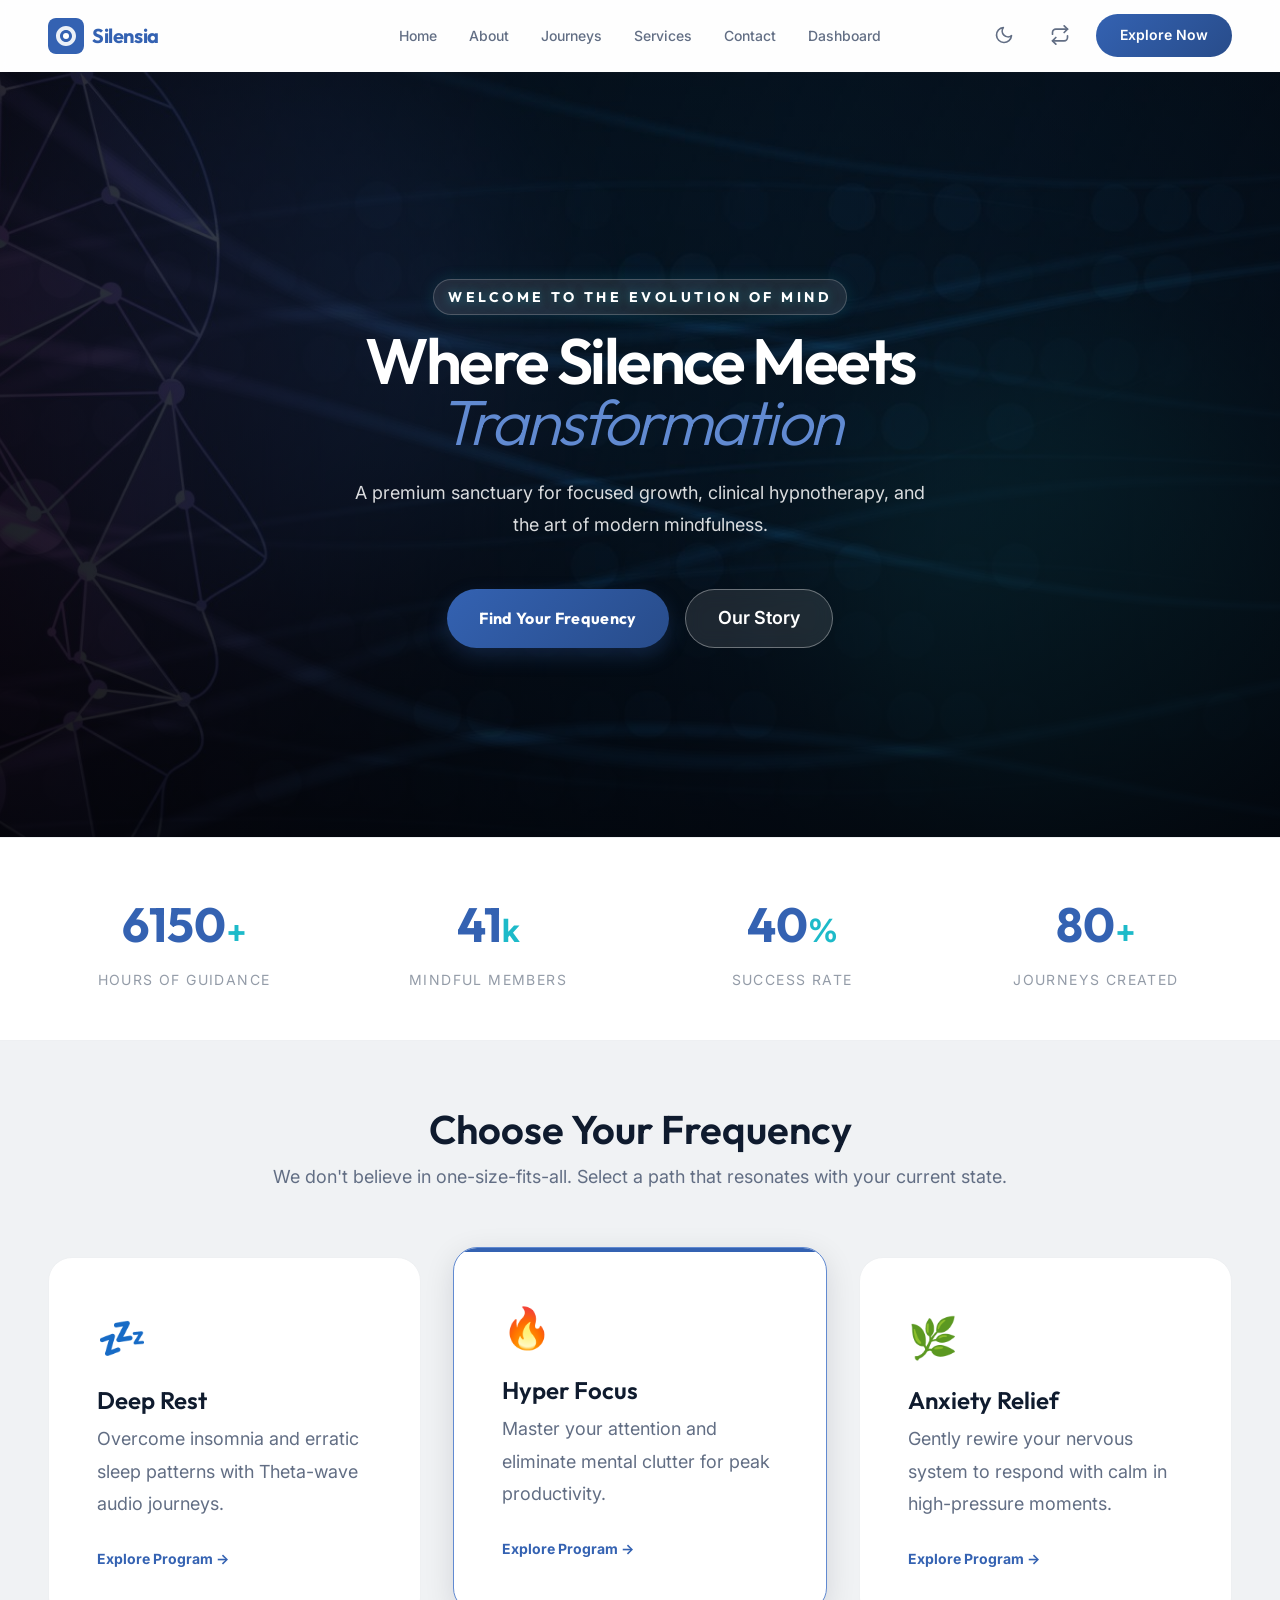
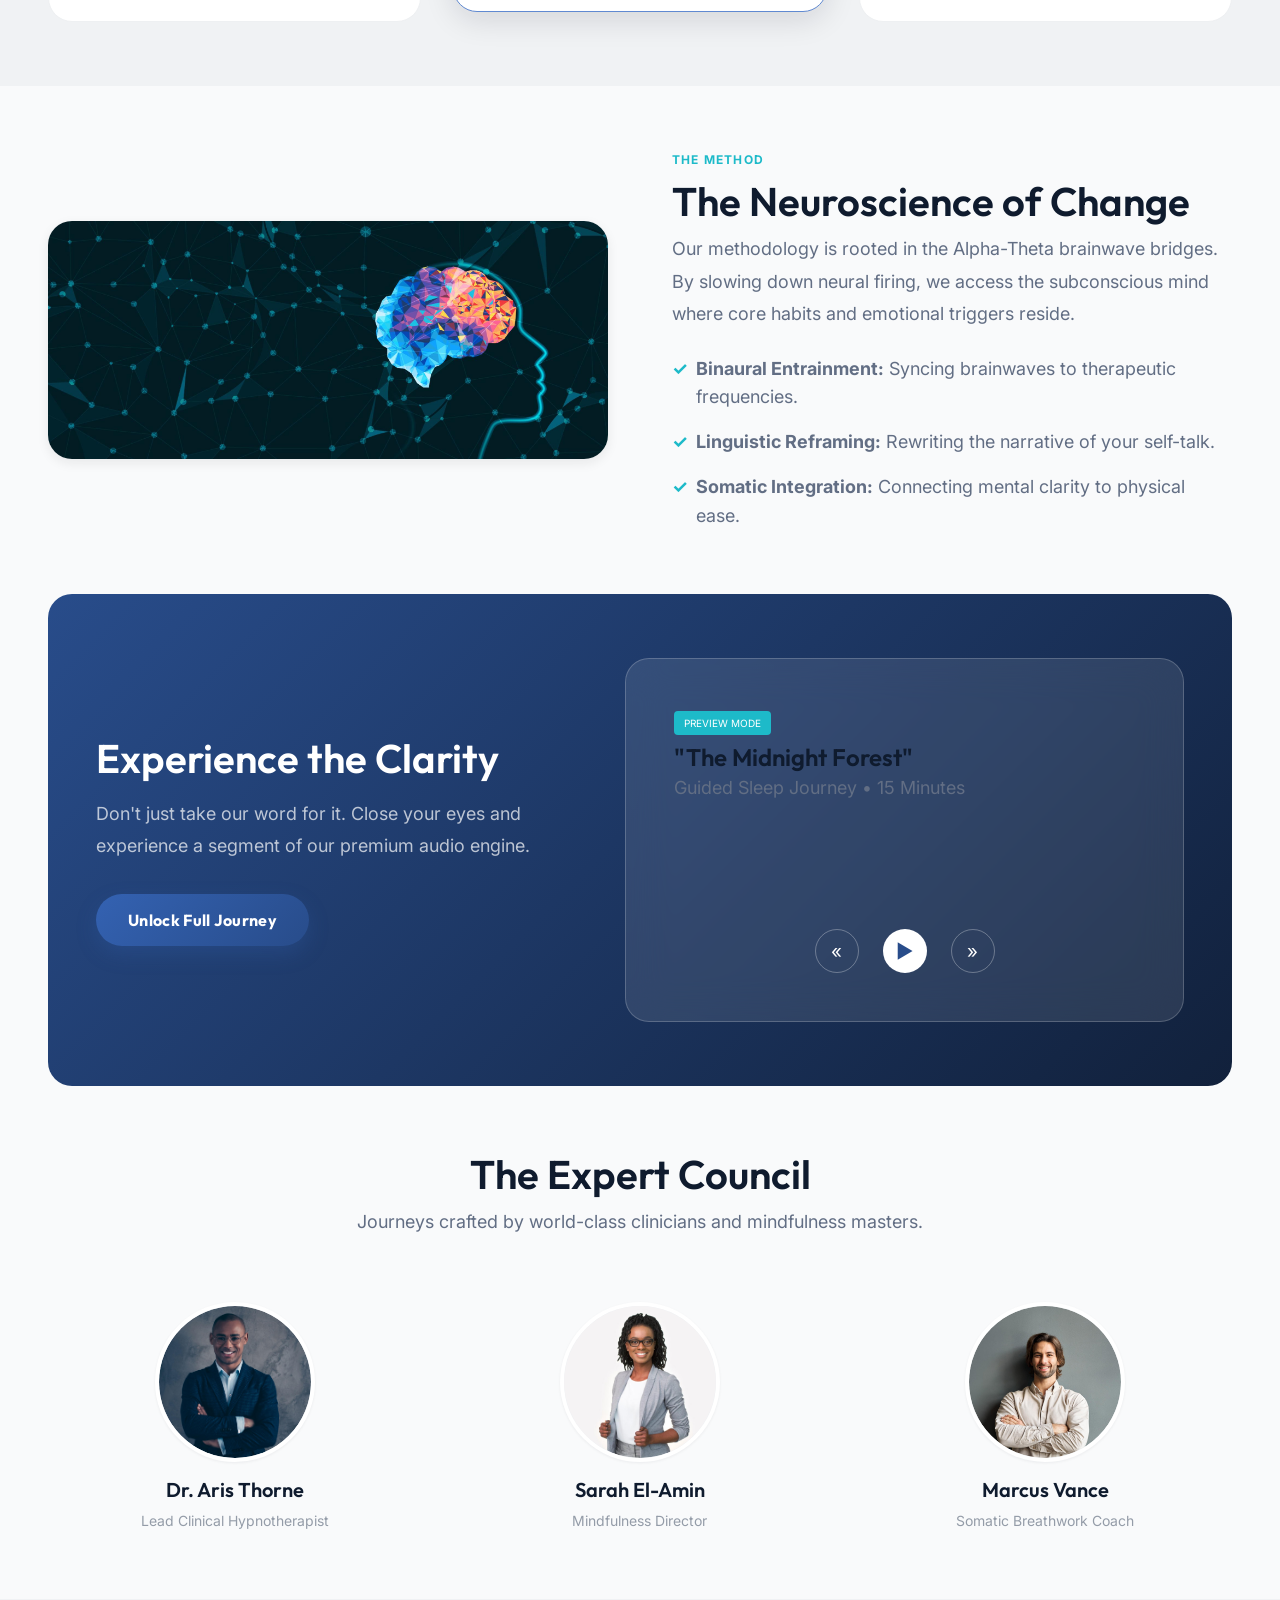
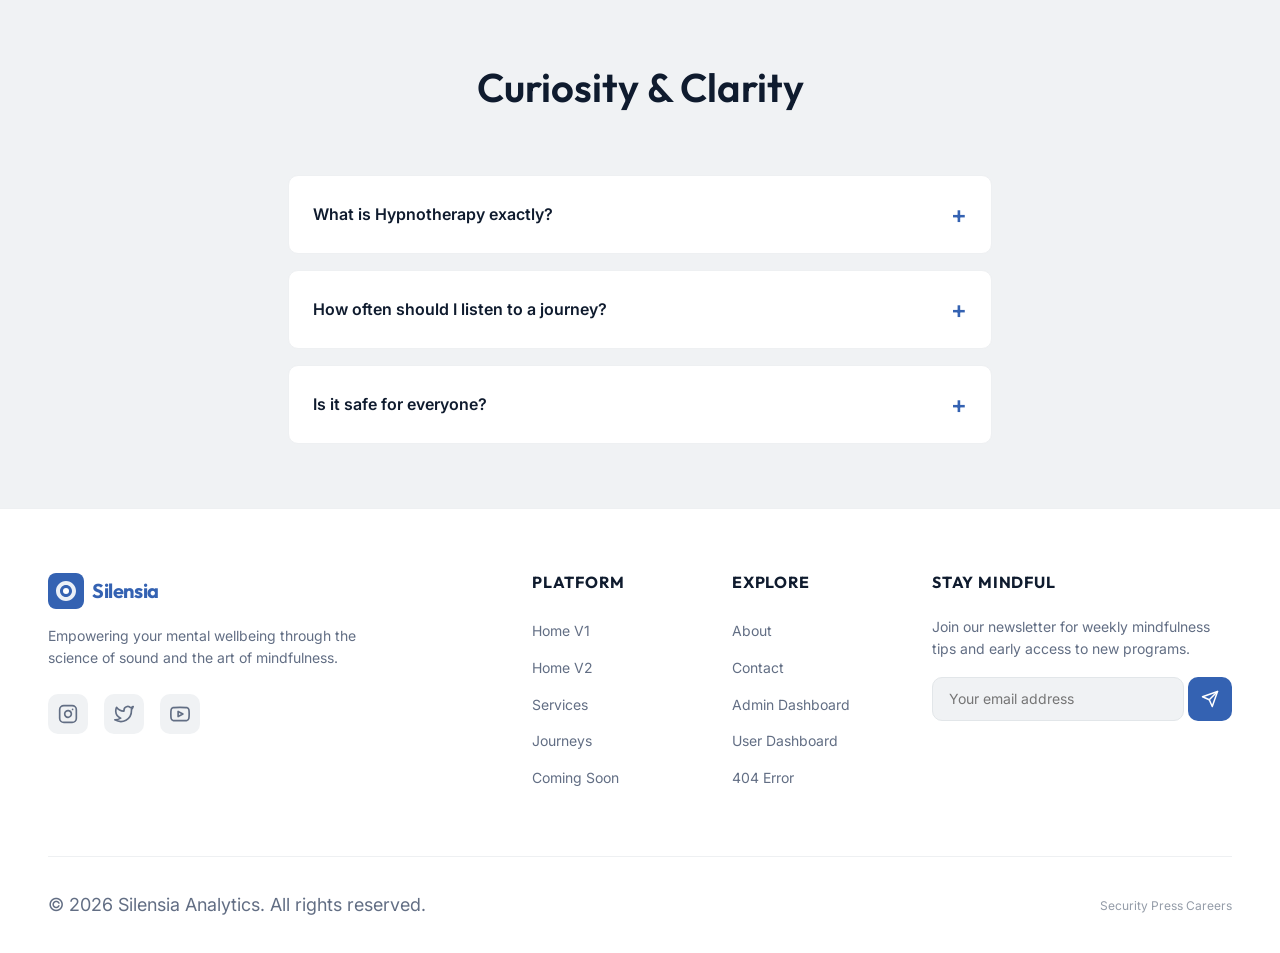
==== home-v2.html @ dec92859 "Initial commit" ====
<!DOCTYPE html>
<html lang="en" dir="ltr" data-theme="light">
<head>
  <meta charset="UTF-8" />
  <meta name="viewport" content="width=device-width, initial-scale=1.0" />
  <meta name="description" content="Silensia Home V2 — A premium, immersive experience. Explore the science of silence and find your frequency." />
  <title>Silensia — Premium Immersive Experience (V2)</title>

  <!-- Stylesheets -->
  <link rel="stylesheet" href="css/global.css" />
  <link rel="stylesheet" href="css/home-v2.css" />

  <link rel="icon" type="image/svg+xml" href="favicon.svg" />
</head>
<body>

  <!-- ================================================
       HEADER
       ================================================ -->
  <header class="site-header" id="site-header">
    <a href="index.html" class="nav-brand">
      <svg class="nav-logo" viewBox="0 0 36 36" fill="none" xmlns="http://www.w3.org/2000/svg">
        <rect width="36" height="36" rx="8" fill="var(--color-primary)"/>
        <path d="M18 8C12.48 8 8 12.48 8 18s4.48 10 10 10 10-4.48 10-10S23.52 8 18 8zm0 16c-3.31 0-6-2.69-6-6s2.69-6 6-6 6 2.69 6 6-2.69 6-6 6z" fill="white" opacity="0.9"/>
        <circle cx="18" cy="18" r="3" fill="white"/>
      </svg>
      <span class="nav-brand-name">Silensia</span>
    </a>

    <nav class="nav-links" role="navigation">
      <ul>
        <li class="dropdown">
          <a href="#" class="dropdown-toggle active">Home</a>
          <ul class="dropdown-menu">
            <li><a href="index.html">Home V1</a></li>
            <li><a href="home-v2.html">Home V2</a></li>
          </ul>
        </li>
        <li><a href="pages/about.html">About</a></li>
        <li><a href="pages/journeys.html">Journeys</a></li>
        <li><a href="pages/services.html">Services</a></li>
        <li><a href="pages/contact.html">Contact</a></li>
        <li class="dropdown">
          <a href="#" class="dropdown-toggle">Dashboard</a>
          <ul class="dropdown-menu">
            <li><a href="pages/user-dashboard.html">User Dashboard</a></li>
            <li><a href="pages/admin-dashboard.html">Admin Dashboard</a></li>
          </ul>
        </li>
      </ul>
    </nav>

    <div class="nav-actions">
      <button class="theme-toggle" aria-label="Toggle theme" id="header-theme-toggle"></button>
      <button class="rtl-toggle" aria-label="Toggle RTL" id="header-rtl-toggle"></button>
      <a href="pages/login.html" class="nav-cta">Explore Now</a>
    </div>

    <button class="hamburger" id="hamburger-btn">
      <span></span><span></span><span></span>
    </button>
  </header>

  <div class="sidenav-overlay" id="sidenav-overlay"></div>
  <aside class="sidenav" id="sidenav">
    <div class="sidenav-header">
      <div class="nav-brand">
        <span class="nav-brand-name">Silensia</span>
      </div>
      <button class="sidenav-close" id="sidenav-close-btn">&times;</button>
    </div>
    <nav class="sidenav-links">
      <ul>
        <li><a href="index.html">Home V1</a></li>
        <li><a href="home-v2.html" class="active">Home V2</a></li>
        <li><a href="pages/about.html">About</a></li>
        <li><a href="pages/journeys.html">Journeys</a></li>
        <li><a href="pages/services.html">Services</a></li>
        <li><a href="pages/contact.html">Contact</a></li>
      </ul>
    </nav>
  </aside>

  <!-- ================================================
       MAIN CONTENT
       ================================================ -->
  <main class="page-content">

    <!-- HERO SECTION (Bold & Immersive) -->
    <section class="v2-hero">
      <div class="hero-overlay"></div>
      <div class="v2-hero-content">
        <span class="hero-pretitle reveal">Welcome to the Evolution of Mind</span>
        <h1 class="hero-title reveal">Where Silence Meets <span>Transformation</span></h1>
        <p class="hero-desc reveal">A premium sanctuary for focused growth, clinical hypnotherapy, and the art of modern mindfulness.</p>
        <div class="hero-btns reveal">
          <a href="pages/journeys.html" class="btn-primary">Find Your Frequency</a>
          <a href="pages/about.html" class="btn-glass">Our Story</a>
        </div>
      </div>
      <!-- Background Visual Placeholder -->
      <div class="hero-bg-visual">
         <div class="abstract-shape shape-1"></div>
         <div class="abstract-shape shape-2"></div>
      </div>
    </section>

    <!-- SECTION 1: IMPACT METRICS -->
    <section class="section-stats">
      <div class="container">
        <div class="stats-grid">
          <div class="stat-item">
            <span class="stat-value" data-target="15000">0</span><span class="stat-suffix">+</span>
            <p class="stat-label">Hours of Guidance</p>
          </div>
          <div class="stat-item">
            <span class="stat-value" data-target="50">0</span><span class="stat-suffix">k</span>
            <p class="stat-label">Mindful Members</p>
          </div>
          <div class="stat-item">
            <span class="stat-value" data-target="98">0</span><span class="stat-suffix">%</span>
            <p class="stat-label">Success Rate</p>
          </div>
          <div class="stat-item">
            <span class="stat-value" data-target="120">0</span><span class="stat-suffix">+</span>
            <p class="stat-label">Journeys Created</p>
          </div>
        </div>
      </div>
    </section>

    <!-- SECTION 2: PATH FINDER (Interactive Selection) -->
    <section id="path-finder" class="section-pathfinder">
      <div class="container">
        <div class="section-header-v2">
          <h2 class="section-title-v2">Choose Your Frequency</h2>
          <p class="section-subtitle-v2">We don't believe in one-size-fits-all. Select a path that resonates with your current state.</p>
        </div>
        <div class="path-grid">
          <div class="path-card" style="--card-index: 1;">
            <div class="path-icon">💤</div>
            <h3>Deep Rest</h3>
            <p>Overcome insomnia and erratic sleep patterns with Theta-wave audio journeys.</p>
            <a href="#" class="path-link">Explore Program &rarr;</a>
          </div>
          <div class="path-card active" style="--card-index: 2;">
            <div class="path-icon">🔥</div>
            <h3>Hyper Focus</h3>
            <p>Master your attention and eliminate mental clutter for peak productivity.</p>
            <a href="#" class="path-link">Explore Program &rarr;</a>
          </div>
          <div class="path-card" style="--card-index: 3;">
            <div class="path-icon">🌿</div>
            <h3>Anxiety Relief</h3>
            <p>Gently rewire your nervous system to respond with calm in high-pressure moments.</p>
            <a href="#" class="path-link">Explore Program &rarr;</a>
          </div>
        </div>
      </div>
    </section>

    <!-- SECTION 3: NEUROSCIENCE (Scientific Proof) -->
    <section class="section-science">
      <div class="container science-wrap">
        <div class="science-visual">
          <div class="science-img">
            <img src="images/Home v2/Neuroscience.jpg" alt="Neural Science Diagram" style="width: 100%; height: auto; object-fit: contain;">
          </div>
        </div>
        <div class="science-content">
          <span class="tag">The Method</span>
          <h2 class="section-title-v2">The Neuroscience of Change</h2>
          <p>Our methodology is rooted in the Alpha-Theta brainwave bridges. By slowing down neural firing, we access the subconscious mind where core habits and emotional triggers reside.</p>
          <ul class="science-list">
             <li><strong>Binaural Entrainment:</strong> Syncing brainwaves to therapeutic frequencies.</li>
             <li><strong>Linguistic Reframing:</strong> Rewriting the narrative of your self-talk.</li>
             <li><strong>Somatic Integration:</strong> Connecting mental clarity to physical ease.</li>
          </ul>
        </div>
      </div>
    </section>

    <!-- SECTION 4: AUDIO PREVIEW (Immersive Sound UI) -->
    <section class="section-audio">
      <div class="audio-container">
        <div class="audio-cta">
           <h2 class="section-title-v2">Experience the Clarity</h2>
           <p>Don't just take our word for it. Close your eyes and experience a segment of our premium audio engine.</p>
           <button class="btn-primary">Unlock Full Journey</button>
        </div>
        <div class="audio-player-ui">
          <div class="player-header">
            <span class="live-tag">Preview Mode</span>
            <h3>"The Midnight Forest"</h3>
            <p>Guided Sleep Journey • 15 Minutes</p>
          </div>
          <div class="player-visualization">
            <div class="wave-bar"></div><div class="wave-bar"></div><div class="wave-bar"></div><div class="wave-bar"></div><div class="wave-bar"></div><div class="wave-bar"></div><div class="wave-bar"></div><div class="wave-bar"></div><div class="wave-bar"></div><div class="wave-bar"></div><div class="wave-bar"></div><div class="wave-bar"></div><div class="wave-bar"></div><div class="wave-bar"></div><div class="wave-bar"></div><div class="wave-bar"></div><div class="wave-bar"></div><div class="wave-bar"></div><div class="wave-bar"></div><div class="wave-bar"></div>
          </div>
          <div class="player-controls">
            <button class="p-btn">&laquo;</button>
            <button class="p-btn play-btn">▶</button>
            <button class="p-btn">&raquo;</button>
          </div>
        </div>
      </div>
    </section>

    <!-- SECTION 5: EXPERT COUNCIL -->
    <section class="section-experts">
      <div class="container">
        <div class="section-header-v2">
          <h2 class="section-title-v2">The Expert Council</h2>
          <p class="section-subtitle-v2">Journeys crafted by world-class clinicians and mindfulness masters.</p>
        </div>
        <div class="experts-grid">
          <div class="expert-profile">
            <div class="expert-img-container">
               <img src="images/Home V1/Marcus Thorne.jpg" alt="Dr. Aris Thorne" class="expert-img">
            </div>
            <h4>Dr. Aris Thorne</h4>
            <span>Lead Clinical Hypnotherapist</span>
          </div>
          <div class="expert-profile">
            <div class="expert-img-container">
               <img src="images/Home V1/Sarah Jenkins.jpg" alt="Sarah El-Amin" class="expert-img">
            </div>
            <h4>Sarah El-Amin</h4>
            <span>Mindfulness Director</span>
          </div>
          <div class="expert-profile">
            <div class="expert-img-container">
               <img src="images/Home V1/Elena Rodriguez.jpg" alt="Marcus Vance" class="expert-img">
            </div>
            <h4>Marcus Vance</h4>
            <span>Somatic Breathwork Coach</span>
          </div>
        </div>
      </div>
    </section>

    <!-- SECTION 6: KNOWLEDGE BASE (FAQ Accordion) -->
    <section class="section-faq">
      <div class="container faq-container">
        <div class="section-header-v2">
          <h2 class="section-title-v2">Curiosity & Clarity</h2>
        </div>
        <div class="faq-list">
          <div class="faq-item">
            <button class="faq-question">What is Hypnotherapy exactly? <span>+</span></button>
            <div class="faq-answer">
              <p>It is a state of focused attention where the mind is highly responsive to positive suggestion. It is not "mind control"; you are always in charge.</p>
            </div>
          </div>
          <div class="faq-item">
            <button class="faq-question">How often should I listen to a journey? <span>+</span></button>
            <div class="faq-answer">
              <p>Consistency is key. We recommend one 15-20 minute session daily for at least 21 days to see neuroplastic changes.</p>
            </div>
          </div>
          <div class="faq-item">
            <button class="faq-question">Is it safe for everyone? <span>+</span></button>
            <div class="faq-answer">
              <p>While safe for most, we recommend consulting a physician if you have a history of severe mental health conditions like epilepsy or schizophrenia.</p>
            </div>
          </div>
        </div>
      </div>
    </section>

  </main>

  <!-- ================================================
       FOOTER
       ================================================ -->
  <footer class="site-footer">
    <div class="footer-container">
      <div class="footer-top">
        <div class="footer-brand">
          <a href="index.html" class="nav-brand">
            <svg class="nav-logo" viewBox="0 0 36 36" fill="none" xmlns="http://www.w3.org/2000/svg">
              <rect width="36" height="36" rx="8" fill="var(--color-primary)"/>
              <path d="M18 8C12.48 8 8 12.48 8 18s4.48 10 10 10 10-4.48 10-10S23.52 8 18 8zm0 16c-3.31 0-6-2.69-6-6s2.69-6 6-6 6 2.69 6 6-2.69 6-6 6z" fill="white" opacity="0.9"/>
              <circle cx="18" cy="18" r="3" fill="white"/>
            </svg>
            <span class="nav-brand-name">Silensia</span>
          </a>
          <p class="footer-tagline">Empowering your mental wellbeing through the science of sound and the art of mindfulness.</p>
          <div class="social-links">
            <a href="#" aria-label="Instagram">
              <svg xmlns="http://www.w3.org/2000/svg" width="20" height="20" viewBox="0 0 24 24" fill="none" stroke="currentColor" stroke-width="2" stroke-linecap="round" stroke-linejoin="round"><rect x="2" y="2" width="20" height="20" rx="5" ry="5"/><path d="M16 11.37A4 4 0 1 1 12.63 8 4 4 0 0 1 16 11.37z"/><line x1="17.5" y1="6.5" x2="17.51" y2="6.5"/></svg>
            </a>
            <a href="#" aria-label="Twitter">
              <svg xmlns="http://www.w3.org/2000/svg" width="20" height="20" viewBox="0 0 24 24" fill="none" stroke="currentColor" stroke-width="2" stroke-linecap="round" stroke-linejoin="round"><path d="M23 3a10.9 10.9 0 0 1-3.14 1.53 4.48 4.48 0 0 0-7.86 3v1A10.66 10.66 0 0 1 3 4s-4 9 5 13a11.64 11.64 0 0 1-7 2c9 5 20 0 20-11.5a4.5 4.5 0 0 0-.08-.83A7.72 7.72 0 0 0 23 3z"/></svg>
            </a>
            <a href="#" aria-label="YouTube">
              <svg xmlns="http://www.w3.org/2000/svg" width="20" height="20" viewBox="0 0 24 24" fill="none" stroke="currentColor" stroke-width="2" stroke-linecap="round" stroke-linejoin="round"><path d="M22.54 6.42a2.78 2.78 0 0 0-1.94-2C18.88 4 12 4 12 4s-6.88 0-8.6.42a2.78 2.78 0 0 0-1.94 2C1 8.11 1 12 1 12s0 3.89.42 5.58a2.78 2.78 0 0 0 1.94 2c1.72.42 8.6.42 8.6.42s6.88 0 8.6-.42a2.78 2.78 0 0 0 1.94-2C23 15.89 23 12 23 12s0-3.89-.42-5.58z"/><polyline points="9.75 15.02 15.5 12 9.75 8.98 9.75 15.02"/></svg>
            </a>
          </div>
        </div>

        <div class="footer-nav">
          <div class="footer-nav-col">
            <h4 class="footer-title">Platform</h4>
            <ul>
              <li><a href="index.html">Home V1</a></li>
              <li><a href="home-v2.html">Home V2</a></li>
              <li><a href="pages/services.html">Services</a></li>
              <li><a href="pages/journeys.html">Journeys</a></li>
              <li><a href="pages/coming-soon.html">Coming Soon</a></li>
            </ul>
          </div>
          <div class="footer-nav-col">
            <h4 class="footer-title">Explore</h4>
            <ul>
              <li><a href="pages/about.html">About</a></li>
              <li><a href="pages/contact.html">Contact</a></li>
              <li><a href="pages/admin-dashboard.html">Admin Dashboard</a></li>
              <li><a href="pages/user-dashboard.html">User Dashboard</a></li>
              <li><a href="pages/404.html">404 Error</a></li>
            </ul>
          </div>
          <div class="footer-nav-col newsletter-col">
            <h4 class="footer-title">Stay Mindful</h4>
            <p>Join our newsletter for weekly mindfulness tips and early access to new programs.</p>
            <form class="newsletter-form">
              <input type="email" placeholder="Your email address" required>
              <button type="submit" aria-label="Subscribe">
                <svg xmlns="http://www.w3.org/2000/svg" width="18" height="18" viewBox="0 0 24 24" fill="none" stroke="currentColor" stroke-width="2" stroke-linecap="round" stroke-linejoin="round"><line x1="22" y1="2" x2="11" y2="13"/><polyline points="22 2 15 22 11 13 2 9 22 2"/></svg>
              </button>
            </form>
          </div>
        </div>
      </div>
      
      <div class="footer-bottom">
        <p>&copy; 2026 Silensia Analytics. All rights reserved.</p>
        <div class="footer-bottom-links">
          <a href="#">Security</a>
          <a href="#">Press</a>
          <a href="#">Careers</a>
        </div>
      </div>
    </div>
  </footer>

  <!-- Scripts -->
  <script src="js/global.js"></script>
  <script src="js/home-v2.js"></script>
</body>
</html>
---- css/global.css ----
/* ============================================================
   SILENSIA — Global Design System
   ============================================================ */

/* ---------- Google Fonts ---------- */
@import url('https://fonts.googleapis.com/css2?family=Inter:wght@300;400;500;600;700&family=Outfit:wght@300;400;500;600;700&display=swap');

/* ============================================================
   1. DESIGN TOKENS (Custom Properties)
   ============================================================ */

:root {
  /* --- Color Palette (Light Mode) --- */
  --color-primary:        hsl(218, 55%, 45%);
  --color-primary-light:  hsl(218, 55%, 60%);
  --color-primary-dark:   hsl(218, 55%, 35%);
  --color-accent:         hsl(185, 75%, 45%);
  --color-accent-light:   hsl(185, 75%, 60%);

  --color-bg:             hsl(210, 20%, 98%);
  --color-bg-alt:         hsl(210, 16%, 95%);
  --color-surface:        hsl(0, 0%, 100%);
  --color-surface-hover:  hsl(210, 16%, 96%);

  --color-text:           hsl(218, 50%, 12%);
  --color-text-secondary: hsl(218, 15%, 45%);
  --color-text-muted:     hsl(218, 10%, 62%);

  --color-border:         hsl(210, 14%, 90%);
  --color-border-light:   hsl(210, 14%, 94%);

  --color-overlay:        hsla(218, 50%, 10%, 0.45);

  /* --- Shadows --- */
  --shadow-sm:   0 1px 3px  hsla(240, 20%, 10%, 0.06);
  --shadow-md:   0 4px 12px hsla(240, 20%, 10%, 0.08);
  --shadow-lg:   0 8px 30px hsla(240, 20%, 10%, 0.12);
  --shadow-header: 0 1px 8px hsla(240, 20%, 10%, 0.06);

  /* --- Typography (Tokens) --- */
  --font-heading: 'Outfit', sans-serif;
  --font-body:    'Inter', sans-serif;

  --fs-xs:   0.75rem;
  --fs-sm:   0.875rem;
  --fs-base: 1rem;
  --fs-md:   1.125rem;
  --fs-lg:   1.25rem;
  --fs-xl:   1.5rem;
  --fs-2xl:  2rem;
  --fs-3xl:  2.5rem;
  --fs-4xl:  3rem;

  /* --- Typography (Semantic Tokens) --- */
  --fs-hero:             clamp(2.5rem, 6vw, 4rem);     /* Target 64px */
  --fs-section-title:    clamp(2rem, 4vw, 2.5rem);      /* Target 40px */
  --fs-section-subtitle: 1.5rem;                        /* Target 24px */
  --fs-body:             1.125rem;                      /* Target 18px */
  --fs-label:            0.875rem;                      /* Target 14px */
  --fs-button:           1rem;

  --fw-light:    300;
  --fw-regular:  400;
  --fw-medium:   500;
  --fw-semibold: 600;
  --fw-bold:     700;

  --lh-tight:  1.2;
  --lh-normal: 1.6;
  --lh-loose:  1.8;

  /* --- Spacing --- */
  --space-xs:  0.25rem;
  --space-sm:  0.5rem;
  --space-md:  1rem;
  --space-lg:  1.5rem;
  --space-xl:  2rem;
  --space-2xl: 3rem;
  --space-3xl: 4rem;

  /* --- Layout --- */
  --header-height:   72px;
  --sidenav-width:   300px;
  --container-max:   1440px;
  --container-pad:   clamp(1rem, 4vw, 3rem);

  /* --- Radius --- */
  --radius-sm:  6px;
  --radius-md:  10px;
  --radius-lg:  16px;
  --radius-xl:  24px;
  --radius-full: 9999px;

  /* --- Transitions --- */
  --ease-smooth:  cubic-bezier(0.4, 0, 0.2, 1);
  --ease-bounce:  cubic-bezier(0.34, 1.56, 0.64, 1);
  --duration-fast:   180ms;
  --duration-normal: 300ms;
  --duration-slow:   500ms;
}

/* ============================================================
   2. DARK MODE TOKENS
   ============================================================ */

[data-theme="dark"] {
  --color-primary:        hsl(218, 70%, 65%);
  --color-primary-light:  hsl(218, 70%, 75%);
  --color-primary-dark:   hsl(218, 70%, 55%);
  --color-accent:         hsl(185, 75%, 55%);
  --color-accent-light:   hsl(185, 75%, 65%);

  --color-bg:             hsl(218, 25%, 8%);
  --color-bg-alt:         hsl(218, 22%, 11%);
  --color-surface:        hsl(218, 20%, 14%);
  --color-surface-hover:  hsl(218, 20%, 17%);

  --color-text:           hsl(210, 15%, 95%);
  --color-text-secondary: hsl(218, 12%, 65%);
  --color-text-muted:     hsl(218, 10%, 55%);

  --color-border:         hsl(218, 15%, 22%);
  --color-border-light:   hsl(218, 15%, 18%);

  --color-overlay:        hsla(218, 30%, 4%, 0.6);

  --shadow-sm:   0 1px 3px  hsla(0, 0%, 0%, 0.2);
  --shadow-md:   0 4px 12px hsla(0, 0%, 0%, 0.25);
  --shadow-lg:   0 8px 30px hsla(0, 0%, 0%, 0.35);
  --shadow-header: 0 1px 8px hsla(0, 0%, 0%, 0.2);
}

/* ============================================================
   3. RESET & BASE
   ============================================================ */

*,
*::before,
*::after {
  margin: 0;
  padding: 0;
  box-sizing: border-box;
}

html {
  scroll-behavior: smooth;
  -webkit-text-size-adjust: 100%;
}

body {
  font-family: var(--font-body);
  font-size: var(--fs-body);
  font-weight: var(--fw-regular);
  line-height: var(--lh-normal);
  color: var(--color-text);
  background-color: var(--color-bg);
  -webkit-font-smoothing: antialiased;
  -moz-osx-font-smoothing: grayscale;
  transition: background-color var(--duration-normal) var(--ease-smooth),
              color var(--duration-normal) var(--ease-smooth);
}

body.nav-open {
  overflow: hidden;
}

h1, h2, h3, h4, h5, h6 {
  font-family: var(--font-heading);
  font-weight: var(--fw-semibold);
  line-height: var(--lh-tight);
  color: var(--color-text);
}

h1 { font-size: var(--fs-hero); }
h2 { font-size: var(--fs-section-title); }
h3 { font-size: var(--fs-section-subtitle); }
h4 { font-size: 1.25rem; }
h5 { font-size: 1.125rem; }
h6 { font-size: 1rem; }

p {
  font-size: var(--fs-body);
  line-height: var(--lh-loose);
  color: var(--color-text-secondary);
}

a {
  text-decoration: none;
  color: inherit;
  transition: color var(--duration-fast) var(--ease-smooth);
}

ul, ol {
  list-style: none;
}

img {
  max-width: 100%;
  height: auto;
  display: block;
}

button {
  font-family: inherit;
  font-size: var(--fs-button);
  border: none;
  background: none;
  cursor: pointer;
  color: inherit;
}

label, .section-tag, .badge {
  font-size: var(--fs-label);
  font-weight: var(--fw-semibold);
  color: var(--color-text-secondary);
}

/* ============================================================
   4. HEADER — SITE HEADER
   ============================================================ */

.site-header {
  position: fixed;
  top: 0;
  left: 0;
  right: 0;
  z-index: 1000;
  display: flex;
  align-items: center;
  justify-content: space-between;
  height: var(--header-height);
  padding: 0 var(--container-pad);
  background-color: hsla(0, 0%, 100%, 0.8);
  backdrop-filter: blur(4px);
  -webkit-backdrop-filter: blur(4px);
  border-bottom: 1px solid transparent;
  transition: background-color var(--duration-normal) var(--ease-smooth),
              border-color var(--duration-normal) var(--ease-smooth),
              box-shadow var(--duration-normal) var(--ease-smooth);
}

[data-theme="dark"] .site-header {
  background-color: hsla(218, 25%, 8%, 0.85);
}

.site-header.scrolled {
  background-color: hsla(0, 0%, 100%, 0.95);
  backdrop-filter: blur(16px);
  -webkit-backdrop-filter: blur(16px);
  border-bottom-color: var(--color-border-light);
  box-shadow: var(--shadow-header);
}

[data-theme="dark"] .site-header.scrolled {
  background-color: hsla(218, 25%, 8%, 0.95);
}

/* ---------- 4a. Nav Brand (Left) ---------- */

.nav-brand {
  display: flex;
  align-items: center;
  gap: var(--space-sm);
  text-decoration: none;
  flex-shrink: 0;
}

.nav-logo {
  width: 36px;
  height: 36px;
  border-radius: var(--radius-sm);
}

.nav-brand-name {
  font-family: var(--font-heading);
  font-size: var(--fs-lg);
  font-weight: var(--fw-bold);
  color: var(--color-primary);
  letter-spacing: -0.02em;
}

/* ---------- 4b. Nav Links (Center) ---------- */

.nav-links {
  position: absolute;
  left: 50%;
  transform: translateX(-50%);
}

.nav-links ul {
  display: flex;
  align-items: center;
  gap: var(--space-xl);
}

.nav-links a {
  position: relative;
  font-size: var(--fs-sm);
  font-weight: var(--fw-medium);
  color: var(--color-text-secondary);
  padding: var(--space-xs) 0;
  transition: color var(--duration-fast) var(--ease-smooth);
}

.nav-links a::after {
  content: '';
  position: absolute;
  bottom: -2px;
  left: 0;
  width: 0;
  height: 2px;
  background-color: var(--color-primary);
  border-radius: var(--radius-full);
  transition: width var(--duration-normal) var(--ease-smooth);
}

.nav-links a:hover,
.nav-links a.active {
  color: var(--color-text);
}

.nav-links a:hover::after,
.nav-links a.active::after {
  width: 100%;
}

/* ---------- 4c. Nav Actions (Right) ---------- */

.nav-actions {
  display: flex;
  align-items: center;
  gap: var(--space-md);
  flex-shrink: 0;
}

.theme-toggle,
.rtl-toggle {
  display: flex;
  align-items: center;
  justify-content: center;
  width: 40px;
  height: 40px;
  border-radius: var(--radius-md);
  color: var(--color-text-secondary);
  transition: background-color var(--duration-fast) var(--ease-smooth),
              color var(--duration-fast) var(--ease-smooth);
}

.theme-toggle:hover,
.rtl-toggle:hover {
  background-color: var(--color-surface-hover);
  color: var(--color-text);
}

.theme-toggle svg,
.rtl-toggle svg {
  width: 20px;
  height: 20px;
}

.nav-cta {
  display: inline-flex;
  align-items: center;
  justify-content: center;
  padding: 10px 24px;
  font-size: var(--fs-sm);
  font-weight: var(--fw-semibold);
  color: #fff;
  background: linear-gradient(135deg, var(--color-primary), var(--color-primary-dark));
  border-radius: var(--radius-full);
  transition: transform var(--duration-fast) var(--ease-smooth),
              box-shadow var(--duration-fast) var(--ease-smooth);
}

.nav-cta:hover {
  transform: translateY(-1px);
  box-shadow: 0 4px 16px hsla(218, 55%, 45%, 0.35);
}

.nav-cta:active {
  transform: translateY(0);
}

/* ---------- 4d. Hamburger Button ---------- */

.hamburger {
  display: none;
  flex-direction: column;
  justify-content: center;
  align-items: center;
  gap: 5px;
  width: 44px;
  height: 44px;
  border-radius: var(--radius-md);
  cursor: pointer;
  z-index: 1001;
  transition: background-color var(--duration-fast) var(--ease-smooth);
  order: 3; /* push to right side */
}

.hamburger:hover {
  background-color: var(--color-surface-hover);
}

.hamburger span {
  display: block;
  width: 22px;
  height: 2px;
  background-color: var(--color-text);
  border-radius: var(--radius-full);
  transition: transform var(--duration-normal) var(--ease-smooth),
              opacity var(--duration-normal) var(--ease-smooth),
              width var(--duration-normal) var(--ease-smooth);
  transform-origin: center;
}

/* Hamburger → ✕ animation */
.hamburger.is-active span:nth-child(1) {
  transform: translateY(7px) rotate(45deg);
}

.hamburger.is-active span:nth-child(2) {
  opacity: 0;
  transform: scaleX(0);
}

.hamburger.is-active span:nth-child(3) {
  transform: translateY(-7px) rotate(-45deg);
}

/* ---------- 4e. Dropdown Menu ---------- */

.dropdown {
  position: relative;
  display: inline-block;
}

.dropdown-menu {
  position: absolute;
  top: 100%;
  left: 50%;
  transform: translateX(-50%) translateY(10px);
  background-color: var(--color-surface);
  box-shadow: var(--shadow-md);
  border: 1px solid var(--color-border-light);
  border-radius: var(--radius-md);
  min-width: 180px;
  padding: var(--space-xs) 0;
  opacity: 0;
  visibility: hidden;
  transition: opacity var(--duration-fast) var(--ease-smooth),
              transform var(--duration-fast) var(--ease-smooth),
              visibility var(--duration-fast) var(--ease-smooth);
  z-index: 1050;
  display: flex !important;
  flex-direction: column !important;
  gap: 0 !important;
  align-items: stretch !important;
}

.dropdown:hover .dropdown-menu,
.dropdown:focus-within .dropdown-menu {
  opacity: 1;
  visibility: visible;
  transform: translateX(-50%) translateY(0);
}

.dropdown-menu li {
  width: 100%;
}

.dropdown-menu a {
  display: block;
  padding: 6px var(--space-lg);
  font-size: var(--fs-sm);
  color: var(--color-text-secondary);
  white-space: nowrap;
  width: 100%;
}

.dropdown-menu a::after {
  display: none !important;
}

.dropdown-menu a:hover {
  background-color: var(--color-surface-hover);
  color: var(--color-primary);
}

/* ============================================================
   5. SIDE NAV DRAWER (Mobile / Tablet)
   ============================================================ */

.sidenav-overlay {
  position: fixed;
  inset: 0;
  z-index: 1100;
  background-color: var(--color-overlay);
  opacity: 0;
  visibility: hidden;
  transition: opacity var(--duration-normal) var(--ease-smooth),
              visibility var(--duration-normal) var(--ease-smooth);
}

.sidenav-overlay.is-open {
  opacity: 1;
  visibility: visible;
}

.sidenav {
  position: fixed;
  top: 0;
  right: 0;
  z-index: 1200;
  width: var(--sidenav-width);
  max-width: 85vw;
  height: 100vh;
  height: 100dvh;
  background-color: var(--color-surface);
  display: flex;
  flex-direction: column;
  transform: translateX(100%);
  transition: transform var(--duration-slow) var(--ease-smooth);
  overflow-y: auto;
  overscroll-behavior: contain;
}

.sidenav.is-open {
  transform: translateX(0);
}

/* ---------- 5a. Sidenav Header ---------- */

.sidenav-header {
  display: flex;
  align-items: center;
  justify-content: space-between;
  padding: var(--space-lg) var(--space-xl);
  border-bottom: 1px solid var(--color-border-light);
  flex-shrink: 0;
  direction: ltr; /* force LTR so brand stays left, X stays right */
}

.sidenav-header .nav-brand {
  order: 0;
  flex-shrink: 0;
  margin-right: auto; /* push everything after it to the right */
}

.sidenav-header .sidenav-close {
  order: 1;
  flex-shrink: 0;
  margin-left: auto; /* anchor to the right edge */
}

.sidenav-close {
  display: flex;
  align-items: center;
  justify-content: center;
  width: 40px;
  height: 40px;
  border-radius: var(--radius-md);
  color: var(--color-text-secondary);
  font-size: var(--fs-lg);
  transition: background-color var(--duration-fast) var(--ease-smooth),
              color var(--duration-fast) var(--ease-smooth);
}

.sidenav-close:hover {
  background-color: var(--color-surface-hover);
  color: var(--color-text);
}

.sidenav-close svg {
  width: 20px;
  height: 20px;
}

/* ---------- 5b. Sidenav Links ---------- */

.sidenav-links {
  padding: var(--space-md) 0;
  flex-grow: 1;
}

.sidenav-links ul {
  display: flex;
  flex-direction: column;
}

.sidenav-links a {
  display: flex;
  align-items: center;
  gap: var(--space-md);
  padding: 14px var(--space-xl);
  font-size: var(--fs-base);
  font-weight: var(--fw-medium);
  color: var(--color-text-secondary);
  transition: background-color var(--duration-fast) var(--ease-smooth),
              color var(--duration-fast) var(--ease-smooth);
}

.sidenav-links a:hover,
.sidenav-links a.active {
  background-color: var(--color-surface-hover);
  color: var(--color-primary);
}

.sidenav-links a.active {
  position: relative;
}

.sidenav-links a.active::before {
  content: '';
  position: absolute;
  left: 0;
  top: 50%;
  transform: translateY(-50%);
  width: 3px;
  height: 24px;
  background-color: var(--color-primary);
  border-radius: 0 var(--radius-full) var(--radius-full) 0;
}

/* ---------- 5c. Sidenav Divider ---------- */

.sidenav-divider {
  height: 1px;
  margin: var(--space-sm) var(--space-xl);
  background-color: var(--color-border-light);
}

/* ---------- 5d. Sidenav Toggles ---------- */

.sidenav-toggles {
  padding: var(--space-md) var(--space-xl);
  display: flex;
  flex-direction: row;
  align-items: center;
  justify-content: center;
  gap: 0;
}

.sidenav-toggles button {
  display: flex;
  align-items: center;
  justify-content: center;
  gap: var(--space-sm);
  padding: 10px var(--space-lg);
  font-size: var(--fs-sm);
  font-weight: var(--fw-medium);
  color: var(--color-text-secondary);
  border-radius: var(--radius-md);
  transition: background-color var(--duration-fast) var(--ease-smooth),
              color var(--duration-fast) var(--ease-smooth);
  flex: 1;
}

.sidenav-toggles button:hover {
  background-color: var(--color-surface-hover);
  color: var(--color-text);
}

/* Vertical divider between toggles */
.sidenav-toggles button + button {
  position: relative;
  margin-left: 1px;
}

.sidenav-toggles button + button::before {
  content: '';
  position: absolute;
  left: 0;
  top: 50%;
  transform: translateY(-50%);
  width: 1px;
  height: 20px;
  background-color: var(--color-border);
}

.sidenav-toggles .toggle-icon {
  width: 20px;
  height: 20px;
  display: flex;
  align-items: center;
  justify-content: center;
}

/* ---------- 5e. Sidenav CTA ---------- */

.sidenav-cta {
  margin: var(--space-lg) var(--space-xl);
  padding: 14px;
  text-align: center;
  font-size: var(--fs-base);
  font-weight: var(--fw-semibold);
  color: #fff;
  background: linear-gradient(135deg, var(--color-primary), var(--color-primary-dark));
  border-radius: var(--radius-md);
  flex-shrink: 0;
  transition: transform var(--duration-fast) var(--ease-smooth),
              box-shadow var(--duration-fast) var(--ease-smooth);
}

.sidenav-cta:hover {
  transform: translateY(-1px);
  box-shadow: 0 4px 16px hsla(218, 55%, 45%, 0.35);
}

/* ---------- 5f. Sidenav Dropdown ---------- */

.sidenav-dropdown-toggle {
  display: flex;
  align-items: center;
  justify-content: space-between;
  padding: 14px var(--space-xl);
  font-size: var(--fs-base);
  font-weight: var(--fw-medium);
  color: var(--color-text-secondary);
  cursor: pointer;
  transition: background-color var(--duration-fast) var(--ease-smooth),
              color var(--duration-fast) var(--ease-smooth);
}

.sidenav-dropdown-toggle:hover {
  background-color: var(--color-surface-hover);
  color: var(--color-primary);
}

.sidenav-dropdown-menu {
  display: flex !important;
  flex-direction: column;
  padding-left: var(--space-xl);
  margin-top: 0;
}

.sidenav-dropdown-menu a {
  padding: 6px var(--space-xl);
  font-size: var(--fs-sm);
}
/* ============================================================
   6. RESPONSIVE — BREAKPOINTS
   ============================================================ */

/* --- Mobile & Tablet: < 1024px --- */
@media (max-width: 1023px) {
  .nav-links,
  .nav-actions {
    display: none;
  }

  .hamburger {
    display: flex;
  }

  .site-header {
    padding: 0 var(--space-lg);
  }

  .site-header .nav-brand {
    order: 1;
  }

  /* push hamburger to far right */
  .site-header {
    justify-content: space-between;
  }
}

/* --- Laptop & Desktop: >= 1024px --- */
@media (min-width: 1024px) {
  .hamburger,
  .sidenav,
  .sidenav-overlay {
    display: none !important;
  }

  .nav-links,
  .nav-actions {
    display: flex;
  }
}

/* --- Tablet landscape adjustments --- */
@media (min-width: 768px) and (max-width: 1023px) {
  .sidenav {
    --sidenav-width: 360px;
  }
}

/* --- Small Laptop Spacing Optimization (1024px - 1200px) --- */
@media (min-width: 1024px) and (max-width: 1200px) {
  .nav-links ul {
    gap: var(--space-md) !important;
  }
  .nav-actions {
    gap: var(--space-sm) !important;
  }
  .nav-cta {
    padding: 8px 18px !important;
    font-size: 13px !important;
  }
}


/* --- Desktop 1440px+ --- */
@media (min-width: 1440px) {
  .site-header {
    padding: 0 calc((100vw - var(--container-max)) / 2 + var(--container-pad));
  }
}

/* ============================================================
   7. UTILITIES
   ============================================================ */

.container {
  max-width: var(--container-max);
  margin: 0 auto;
  padding: 0 var(--container-pad);
  position: relative;
}

.text-center {
  text-align: center;
}

.sr-only {
  position: absolute;
  width: 1px;
  height: 1px;
  padding: 0;
  margin: -1px;
  overflow: hidden;
  clip: rect(0, 0, 0, 0);
  white-space: nowrap;
  border: 0;
}

/* --- Buttons --- */
.btn-primary, 
.btn-filled, 
.btn-outline {
  display: inline-flex;
  align-items: center;
  justify-content: center;
  padding: 16px 32px;
  border-radius: var(--radius-full);
  font-family: var(--font-heading);
  font-weight: var(--fw-bold);
  font-size: var(--fs-base);
  gap: 12px;
  transition: all var(--duration-normal) var(--ease-smooth);
  cursor: pointer;
  white-space: nowrap;
  letter-spacing: 0.02em;
}

.btn-primary, 
.btn-filled {
  background: linear-gradient(135deg, var(--color-primary), var(--color-primary-dark));
  color: #fff;
  border: none;
  box-shadow: 0 8px 20px hsla(218, 55%, 45%, 0.25);
}

.btn-primary:hover, 
.btn-filled:hover {
  transform: translateY(-3px) scale(1.02);
  box-shadow: 0 12px 25px hsla(218, 55%, 45%, 0.4);
  background: linear-gradient(135deg, var(--color-primary-light), var(--color-primary));
}

.btn-outline {
  background-color: transparent;
  color: var(--color-primary);
  border: 2px solid var(--color-primary);
}

.btn-outline:hover {
  background: var(--color-primary);
  color: #fff;
  transform: translateY(-3px);
  box-shadow: 0 8px 20px hsla(218, 55%, 45%, 0.2);
}

[data-theme="dark"] .btn-primary,
[data-theme="dark"] .btn-filled {
  background: linear-gradient(135deg, var(--color-primary), var(--color-accent));
  box-shadow: 0 8px 20px hsla(245, 80%, 65%, 0.3);
}

[data-theme="dark"] .btn-outline {
  border-color: var(--color-primary-light);
  color: var(--color-primary-light);
}

[data-theme="dark"] .btn-outline:hover {
  background: var(--color-primary-light);
  color: #03040a;
}

/* --- Image Placeholder Strategy --- */
.img-placeholder {
  width: 100%;
  height: 100%;
  background: linear-gradient(135deg, var(--color-border-light), var(--color-surface-hover));
  border-radius: var(--radius-xl);
  display: flex;
  align-items: center;
  justify-content: center;
  color: transparent;
  font-family: var(--font-heading);
  aspect-ratio: 4/3;
  object-fit: cover;
  box-shadow: var(--shadow-md);
  border: 1px solid var(--color-border-light);
}

[data-theme="dark"] .img-placeholder {
  background: linear-gradient(135deg, var(--color-surface), var(--color-bg-alt));
  border-color: var(--color-border);
}

/* Content offset for fixed header */
.page-content {
  padding-top: var(--header-height);
}

/* ============================================================
   8. FOOTER — SITE FOOTER
   ============================================================ */

.site-footer {
  background-color: var(--color-surface);
  border-top: 1px solid var(--color-border-light);
  padding: var(--space-3xl) 0 var(--space-xl);
}

.footer-container {
  max-width: var(--container-max);
  margin: 0 auto;
  padding: 0 var(--container-pad);
}

.footer-top {
  display: grid;
  grid-template-columns: 1.5fr 2.5fr;
  gap: var(--space-3xl);
  margin-bottom: var(--space-3xl);
}

.footer-brand {
  max-width: 320px;
}

.footer-tagline {
  font-size: var(--fs-sm);
  color: var(--color-text-secondary);
  line-height: var(--lh-normal);
  margin: var(--space-md) 0 var(--space-lg);
}

.social-links {
  display: flex;
  gap: var(--space-md);
}

.social-links a {
  display: flex;
  align-items: center;
  justify-content: center;
  width: 40px;
  height: 40px;
  border-radius: var(--radius-md);
  background-color: var(--color-bg-alt);
  color: var(--color-text-secondary);
  transition: all var(--duration-fast);
}

.social-links a:hover {
  background-color: var(--color-primary);
  color: #fff;
  transform: translateY(-3px);
}

.footer-nav {
  display: grid;
  grid-template-columns: repeat(3, 1fr);
  gap: var(--space-xl);
}

.footer-title {
  font-size: var(--fs-base);
  font-weight: var(--fw-bold);
  color: var(--color-text);
  margin-bottom: var(--space-lg);
  text-transform: uppercase;
  letter-spacing: 0.05em;
}

.footer-nav ul {
  display: flex;
  flex-direction: column;
  gap: var(--space-sm);
}

.footer-nav a {
  font-size: var(--fs-sm);
  color: var(--color-text-secondary);
  transition: color var(--duration-fast);
}

.footer-nav a:hover {
  color: var(--color-primary);
}

.newsletter-col p {
  font-size: var(--fs-sm);
  color: var(--color-text-secondary);
  margin-bottom: var(--space-md);
  line-height: var(--lh-normal);
}

.newsletter-form {
  display: flex;
  gap: var(--space-xs);
}

.newsletter-form input {
  flex: 1;
  padding: 10px 16px;
  border-radius: var(--radius-md);
  border: 1px solid var(--color-border);
  background-color: var(--color-bg-alt);
  color: var(--color-text);
  font-family: inherit;
  font-size: var(--fs-sm);
  transition: border-color var(--duration-fast);
}

.newsletter-form input:focus {
  outline: none;
  border-color: var(--color-primary);
}

.newsletter-form button {
  width: 44px;
  height: 44px;
  border-radius: var(--radius-md);
  background-color: var(--color-primary);
  color: #fff;
  display: flex;
  align-items: center;
  justify-content: center;
  transition: background-color var(--duration-fast);
}

.newsletter-form button:hover {
  background-color: var(--color-primary-dark);
}

.footer-bottom {
  padding-top: var(--space-xl);
  border-top: 1px solid var(--color-border-light);
  display: flex;
  justify-content: space-between;
  align-items: center;
  font-size: var(--fs-xs);
  color: var(--color-text-muted);
}

/* ---------- Responsive Footer ---------- */
@media (max-width: 1024px) {
  .site-footer {
    padding: var(--space-2xl) 0 var(--space-xl) !important;
    background-color: var(--color-bg-alt) !important;
  }

  .footer-top {
    display: flex !important;
    flex-direction: column !important;
    gap: 40px !important;
  }

  .footer-brand {
    max-width: 100% !important;
    text-align: left !important;
    display: flex !important;
    flex-direction: column !important;
    align-items: flex-start !important;
  }

  .footer-tagline {
    max-width: 320px !important;
  }

  .social-links {
    justify-content: flex-start !important;
    margin-top: 8px !important;
  }

  .footer-nav {
    display: grid !important;
    grid-template-columns: repeat(2, 1fr) !important; 
    gap: 16px !important; /* Reduced gap to avoid cutting */
    text-align: left !important;
    width: 100% !important;
  }

  .footer-nav-col {
    min-width: 0 !important; /* Allow column to shrink if needed */
  }

  .newsletter-col {
    grid-column: span 2 !important; /* Full width for newsletter on new row */
    text-align: left !important;
    margin-top: 16px !important;
  }

  .newsletter-form {
    display: flex !important;
    flex-direction: column !important; /* Stack input and button */
    gap: 12px !important;
    max-width: 100% !important;
    margin: 0 !important;
  }

  .newsletter-form input {
    height: 52px !important;
    border-radius: var(--radius-md) !important;
    padding: 14px 20px !important;
    background-color: var(--color-surface) !important;
  }

  .newsletter-form button {
    width: 100% !important; /* Full width button */
    height: 52px !important;
    border-radius: var(--radius-md) !important;
    background-color: #6366f1 !important; /* Premium Purple from SS */
    color: #fff !important;
    text-transform: uppercase !important;
    font-weight: 700 !important;
    letter-spacing: 1px !important;
    font-size: 0.9rem !important;
  }

  .newsletter-form button svg {
    display: none !important; /* Remove icon to match SS text style */
  }

  .newsletter-form button::after {
    content: "SUBSCRIBE" !important;
  }

  .footer-bottom {
    flex-direction: column !important;
    align-items: center !important;
    text-align: center !important;
    border-top: 1px solid var(--color-border) !important;
    margin-top: 40px !important;
    padding-top: 32px !important;
    gap: 16px !important;
  }

  .footer-bottom-links {
    justify-content: center !important;
    gap: 24px !important;
  }
}

/* 8. Tablet Specific Footer Restructuring (768px - 1024px) */
@media (min-width: 768px) and (max-width: 1024px) {
  .footer-top {
    display: grid !important;
    grid-template-columns: 1fr 1fr !important;
    gap: 60px 48px !important;
    text-align: left !important;
  }

  .footer-nav {
    display: contents !important; /* Flattens structure so items can be placed in footer-top grid */
  }

  .footer-brand {
    grid-column: 1 / 2 !important;
    grid-row: 1 !important;
    max-width: 100% !important;
  }

  .newsletter-col {
    grid-column: 2 / 3 !important;
    grid-row: 1 !important;
    margin-top: 0 !important;
  }

  .newsletter-form {
    max-width: 100% !important;
  }

  .footer-nav-col:nth-child(1) {
    grid-column: 1 / 2 !important;
    grid-row: 2 !important;
  }

  .footer-nav-col:nth-child(2) {
    grid-column: 2 / 3 !important;
    grid-row: 2 !important;
  }

  .footer-brand .social-links {
    justify-content: flex-start !important;
  }

  .footer-bottom {
    flex-direction: column !important;
    align-items: center !important;
    gap: 12px !important;
    margin-top: 60px !important;
  }
}
/* ============================================================
   SILENSIA — GLOBAL UI COMPONENTS
   ============================================================ */

/* --- Premium Section Label / Tag --- */
.section-tag, .hero-pretitle {
  display: inline-flex;
  align-items: center;
  padding: 6px 14px;
  background: hsla(185, 75%, 45%, 0.08); 
  border: 1px solid hsla(185, 75%, 45%, 0.15);
  border-radius: var(--radius-full);
  font-family: var(--font-heading);
  font-size: var(--fs-label);
  font-weight: var(--fw-bold);
  text-transform: uppercase;
  letter-spacing: 0.25em;
  color: var(--color-accent);
  margin-bottom: var(--space-md);
  backdrop-filter: blur(4px);
  -webkit-backdrop-filter: blur(4px);
  transition: all var(--duration-normal) var(--ease-smooth);
}

/* Light Mode specific shift */
[data-theme="light"] .section-tag {
  background: hsla(218, 55%, 45%, 0.05);
  border-color: hsla(218, 55%, 45%, 0.1);
}

/* Glow variant for Immersive/Dark Backgrounds (Hero Sections) */
.bg-immersive .section-tag,
.v2-hero .hero-pretitle,
.about-hero .section-tag,
.journeys-hero .section-tag,
.final-cta-v2 .section-tag {
  background: hsla(0, 0%, 100%, 0.1);
  border-color: hsla(0, 0%, 100%, 0.2);
  color: #fff;
  text-shadow: 0 0 10px hsla(185, 75%, 45%, 0.5);
  box-shadow: 0 0 15px hsla(185, 75%, 45%, 0.15);
}

.section-tag:hover, .hero-pretitle:hover {
  background: hsla(185, 75%, 45%, 0.15);
  border-color: var(--color-accent);
  transform: translateY(-1px);
}

/* --- Global Hero CTA Container --- */
.hero-cta {
  display: flex;
  justify-content: center;
  align-items: center;
  gap: var(--space-md);
  margin-top: var(--space-xl);
  flex-wrap: wrap;
  position: relative;
  z-index: 5;
}

/* Align left variant (for split layouts) */
.hero-cta.text-left {
  justify-content: flex-start;
}

[data-theme="dark"] .hero-cta .btn-outline,
.about-hero .hero-cta .btn-outline,
.journeys-hero .hero-cta .btn-outline,
.contact-hero .hero-cta .btn-outline,
.v2-hero .hero-cta .btn-outline,
.v2-hero .hero-btns .btn-glass {
  border-color: rgba(255,255,255,0.35);
  color: #fff !important;
}

[data-theme="dark"] .hero-cta .btn-outline:hover,
.about-hero .hero-cta .btn-outline:hover,
.journeys-hero .hero-cta .btn-outline:hover,
.contact-hero .hero-cta .btn-outline:hover,
.v2-hero .hero-cta .btn-outline:hover,
.v2-hero .hero-btns .btn-glass:hover {
  background: rgba(255,255,255,0.1);
  border-color: #fff;
  color: #fff !important;
}

/* Explicit Fix for Split Hero where background is LIGHT in light theme */
[data-theme="light"] .services-hero-split .hero-cta .btn-outline {
  color: var(--color-primary) !important;
  border-color: var(--color-primary);
}
---- css/home-v2.css ----
/* ============================================================
   HOME V2 — PREMIUM IMMERSIVE STYLES
   ============================================================ */

/* ---------- 1. HERO SECTION (V2) ---------- */
.v2-hero {
  position: relative;
  min-height: 85vh;
  display: flex;
  align-items: center;
  justify-content: center;
  text-align: center;
  padding: calc(var(--header-height) * 0.25) var(--container-pad) 0;
  overflow: hidden;
  background-color: var(--color-bg);
  background-image: url('../images/Home v2/Herosectio-img.jpg');
  background-size: cover;
  background-position: center;
}

.hero-overlay {
  position: absolute;
  inset: 0;
  background: linear-gradient(to bottom, rgba(2, 3, 8, 0.4), rgba(2, 3, 8, 0.8)),
              radial-gradient(circle at center, transparent 0%, rgba(2, 3, 8, 0.7) 100%);
  z-index: 1;
}

.v2-hero-content {
  position: relative;
  z-index: 5;
  max-width: 900px;
}



.v2-hero .hero-title {
  font-size: var(--fs-hero);
  line-height: 0.95;
  letter-spacing: -0.04em;
  margin-bottom: var(--space-lg);
  color: #ffffff; /* Forced white for visibility over dark overlay */
}

.v2-hero .hero-title span {
  display: block;
  font-style: italic;
  font-weight: var(--fw-light);
  color: var(--color-primary-light); /* Lighter primary for better contrast */
}

.hero-desc {
  font-size: var(--fs-body);
  color: rgba(255, 255, 255, 0.85); /* Breathable silver/white for visibility */
  max-width: 600px;
  margin: 0 auto var(--space-2xl);
}

.hero-btns {
  display: flex;
  gap: var(--space-md);
  justify-content: center;
}

.btn-glass {
  padding: 14px 32px;
  border-radius: var(--radius-full);
  background: hsla(0, 0%, 100%, 0.1);
  backdrop-filter: blur(10px);
  -webkit-backdrop-filter: blur(10px);
  border: 1px solid var(--color-border);
  font-weight: var(--fw-semibold);
  transition: all var(--duration-fast);
}

.btn-glass:hover {
  background: hsla(0, 0%, 100%, 0.2);
  border-color: var(--color-primary);
}

/* Abstract Background Shapes */
.hero-bg-visual {
  position: absolute;
  inset: 0;
  z-index: 0;
}

.abstract-shape {
  position: absolute;
  filter: blur(80px);
  border-radius: 50%;
  opacity: 0.4;
  animation: float 20s infinite alternate ease-in-out;
}

.shape-1 {
  width: 50vw;
  height: 50vw;
  background: var(--color-primary);
  top: -10%;
  left: -10%;
}

.shape-2 {
  width: 40vw;
  height: 40vw;
  background: var(--color-accent);
  bottom: -5%;
  right: -5%;
  animation-delay: -5s;
}

@keyframes float {
  from { transform: translate(0, 0) rotate(0deg) scale(1); }
  to { transform: translate(100px, 50px) rotate(10deg) scale(1.1); }
}

/* ---------- 2. IMPACT METRICS ---------- */
.section-stats {
  padding: var(--space-2xl) 0;
  background-color: var(--color-surface);
  border-top: 1px solid var(--color-border-light);
  border-bottom: 1px solid var(--color-border-light);
  position: relative;
  z-index: 10;
}

.stats-grid {
  display: grid;
  grid-template-columns: repeat(auto-fit, minmax(200px, 1fr));
  gap: var(--space-xl);
  text-align: center;
}

.stat-value {
  font-family: var(--font-heading);
  font-size: var(--fs-4xl);
  font-weight: var(--fw-bold);
  color: var(--color-primary);
}

.stat-suffix {
  font-size: var(--fs-2xl);
  color: var(--color-accent);
  font-weight: var(--fw-bold);
}

.stat-label {
  font-size: var(--fs-label);
  text-transform: uppercase;
  letter-spacing: 0.1em;
  color: var(--color-text-muted);
  margin-top: var(--space-xs);
}

/* ---------- 3. PATH FINDER ---------- */
.section-pathfinder {
  padding: var(--space-3xl) 0;
  background-color: var(--color-bg-alt);
}

.section-header-v2 {
  text-align: center;
  margin-bottom: var(--space-3xl);
  max-width: 800px;
  margin-inline: auto;
}

.section-title-v2 {
  font-size: var(--fs-section-title);
  margin-bottom: var(--space-sm);
}

.section-subtitle-v2 {
  color: var(--color-text-secondary);
  font-size: var(--fs-body);
}

.path-grid {
  display: grid;
  grid-template-columns: repeat(auto-fit, minmax(300px, 1fr));
  gap: var(--space-xl);
}

.path-card {
  padding: var(--space-2xl);
  background-color: var(--color-surface);
  border-radius: var(--radius-xl);
  border: 1px solid var(--color-border-light);
  transition: all var(--duration-normal) var(--ease-smooth);
  position: relative;
  overflow: hidden;
}

.path-card::before {
  content: '';
  position: absolute;
  top: 0; left: 0; width: 100%; height: 4px;
  background: var(--color-primary);
  transform: scaleX(0);
  transform-origin: left;
  transition: transform var(--duration-normal) var(--ease-smooth);
}

.path-card:hover, .path-card.active {
  transform: translateY(-10px);
  box-shadow: var(--shadow-lg);
  border-color: var(--color-primary-light);
  outline: none; /* Removed default browser outline */
}

/* Optional: Add a subtle focus-visible ring that follows the border radius */
.path-card:focus-visible {
  outline: 2px solid var(--color-primary-light);
  outline-offset: 4px;
}


.path-card:hover::before, .path-card.active::before {
  transform: scaleX(1);
}

.path-icon {
  font-size: 2.5rem;
  margin-bottom: var(--space-md);
}

.path-card h3 {
  margin-bottom: var(--space-sm);
}

.path-card p {
  color: var(--color-text-secondary);
  margin-bottom: var(--space-lg);
  line-height: var(--lh-loose);
}

.path-link {
  font-weight: var(--fw-bold);
  color: var(--color-primary);
  font-size: var(--fs-label);
}

/* ---------- 4. SCIENCE SECTION ---------- */
.section-science {
  padding: var(--space-3xl) 0;
}

.science-wrap {
  display: grid;
  grid-template-columns: 1fr 1fr;
  align-items: center;
  gap: var(--space-3xl);
}

.science-img {
  width: 100%;
  max-width: 600px;
  display: flex;
  align-items: center;
  justify-content: center;
  background: var(--color-surface);
  border-radius: var(--radius-xl);
  overflow: hidden;
  box-shadow: var(--shadow-md);
}

.diagram-circle {
  width: 200px;
  height: 200px;
  background: var(--color-surface);
  border-radius: 50%;
  position: relative;
  box-shadow: var(--shadow-lg);
}

.pulse-ring {
  position: absolute;
  inset: -20px;
  border: 2px solid var(--color-accent);
  border-radius: 50%;
  opacity: 0;
  animation: pulse-out 3s infinite;
}

.pulse-ring:nth-child(2) {
  animation-delay: 1.5s;
}

@keyframes pulse-out {
  0% { transform: scale(0.8); opacity: 0; }
  50% { opacity: 0.5; }
  100% { transform: scale(1.5); opacity: 0; }
}

.tag {
  color: var(--color-accent);
  font-weight: var(--fw-bold);
  text-transform: uppercase;
  letter-spacing: 0.1em;
  font-size: var(--fs-xs);
  margin-bottom: var(--space-sm);
  display: block;
}

.science-list {
  margin-top: var(--space-lg);
  display: flex;
  flex-direction: column;
  gap: var(--space-md);
}

.science-list li {
  position: relative;
  padding-left: 24px;
  color: var(--color-text-secondary);
}

.science-list li::before {
  content: '✓';
  position: absolute;
  left: 0;
  color: var(--color-accent);
  font-weight: bold;
}

/* ---------- 5. AUDIO PLAYER UI ---------- */
.section-audio {
  padding: var(--space-3xl) var(--container-pad);
  background: linear-gradient(135deg, var(--color-primary-dark), hsl(218, 55%, 15%));
  color: #fff;
  border-radius: var(--radius-xl);
  margin: 0 var(--container-pad);
}

.audio-container {
  display: grid;
  grid-template-columns: 1fr 1.2fr;
  gap: var(--space-3xl);
  align-items: center;
  max-width: var(--container-max);
  margin-inline: auto;
}

.audio-player-ui {
  background: hsla(0, 0%, 100%, 0.1);
  backdrop-filter: blur(20px);
  -webkit-backdrop-filter: blur(20px);
  padding: var(--space-2xl);
  border-radius: var(--radius-xl);
  border: 1px solid hsla(0, 0%, 100%, 0.2);
}

.live-tag {
  display: inline-block;
  padding: 4px 10px;
  background: var(--color-accent);
  color: #fff;
  font-size: 10px;
  text-transform: uppercase;
  border-radius: 4px;
  margin-bottom: var(--space-sm);
}

.player-visualization {
  display: flex;
  align-items: flex-end;
  gap: 4px;
  height: 60px;
  margin: var(--space-xl) 0;
}

.wave-bar {
  flex: 1;
  background: var(--color-accent-light);
  border-radius: 2px;
  animation: wave 1.2s infinite ease-in-out;
}

@keyframes wave {
  0%, 100% { height: 10%; }
  50% { height: 80%; }
}

/* stagger wave animation */
.wave-bar:nth-child(even) { animation-delay: 0.2s; }
.wave-bar:nth-child(3n) { animation-delay: 0.4s; }

.player-controls {
  display: flex;
  justify-content: center;
  gap: var(--space-lg);
  margin-top: var(--space-lg);
}

.p-btn {
  width: 44px;
  height: 44px;
  border-radius: 50%;
  border: 1px solid hsla(0, 0%, 100%, 0.3);
  display: flex;
  align-items: center;
  justify-content: center;
  font-size: 1.2rem;
}

.play-btn {
  background: #fff;
  color: var(--color-primary-dark);
}

.audio-cta h2 {
  color: #fff;
}

.audio-cta p {
  color: hsla(0, 0%, 100%, 0.7);
  margin: var(--space-md) 0 var(--space-xl);
}

/* ---------- 6. EXPERTS SECTION ---------- */
.section-experts {
  padding: var(--space-3xl) 0;
}

.experts-grid {
  display: grid;
  grid-template-columns: repeat(3, 1fr);
  gap: var(--space-xl);
}

.expert-profile {
  text-align: center;
}

.expert-img-container {
  width: 160px; /* Reduced as requested */
  height: 160px;
  margin-inline: auto; /* Center horizontally */
  border-radius: var(--radius-full);
  overflow: hidden;
  margin-bottom: var(--space-md);
  background-color: var(--color-bg-alt);
  border: 4px solid var(--color-surface);
  box-shadow: var(--shadow-sm);
}

.expert-img {
  width: 100%;
  height: 100%;
  object-fit: cover;
  border-radius: inherit;
}

.expert-profile h4 {
  margin-bottom: 4px;
}

.expert-profile span {
  font-size: var(--fs-label);
  color: var(--color-text-muted);
}

/* ---------- 7. FAQ ACCORDION ---------- */
.section-faq {
  padding: var(--space-3xl) 0;
  background-color: var(--color-bg-alt);
}

.faq-container {
  max-width: 800px;
  margin-inline: auto;
}

.faq-list {
  display: flex;
  flex-direction: column;
  gap: var(--space-md);
}

.faq-item {
  background-color: var(--color-surface);
  border: 1px solid var(--color-border-light);
  border-radius: var(--radius-md);
  overflow: hidden;
}

.faq-question {
  width: 100%;
  padding: var(--space-lg);
  display: flex;
  justify-content: space-between;
  align-items: center;
  font-weight: var(--fw-semibold);
  font-size: var(--fs-base);
  text-align: left;
}

.faq-answer {
  padding: 0 var(--space-lg) var(--space-lg);
  color: var(--color-text-secondary);
  line-height: var(--lh-loose);
  display: none; /* toggled via JS */
}

.faq-item.active .faq-answer {
  display: block;
}

.faq-item.active .faq-question span {
  transform: rotate(45deg);
}

.faq-question span {
  transition: transform var(--duration-fast);
  font-size: 1.5rem;
  color: var(--color-primary);
}

/* ============================================================
   LOCKED RESPONSIVE TIERS (DO NOT EDIT)
   Finalized Tablet & Mobile behaviors
   ============================================================ */

/* --- 8. Tablet Specific Rules (Up to 1023px) - LOCKED --- */
@media (max-width: 1023px) {


  .stats-grid {
    grid-template-columns: repeat(2, 1fr) !important;
    gap: var(--space-xl) !important;
  }

  /* Clean Stacked Layout for Choose Your Frequency on Tablet */
  .path-grid {
    grid-template-columns: 1fr !important;
    gap: var(--space-lg) !important;
    max-width: 600px;
    margin-inline: auto;
  }

  .path-card {
    text-align: center; /* Better for centered stack */
    padding: var(--space-xl);
  }

  .path-card:nth-child(3) {
    grid-column: auto !important;
    justify-self: stretch !important;
    max-width: 100% !important;
  }
}


/* --- 9. Section Specific Responsive Stacking - LOCKED --- */
@media (max-width: 991px) {

  .science-wrap, .audio-container {
    grid-template-columns: 1fr;
    text-align: center;
    gap: var(--space-xl) !important; /* Reduced from 3xl for cleaner stack */
  }

  
  .science-visual {
    order: 2;
  }
  
  .science-content {
    order: 1;
    max-width: 750px;
    margin-inline: auto;
    padding: 0 var(--space-md);
  }
  
  .science-list {
    display: inline-block;
    text-align: left;
    margin-top: var(--space-xl) !important;
    padding: 0 !important;
  }

  .science-list li {
    text-align: left;
    margin-bottom: var(--space-md);
    font-size: var(--fs-base);
  }

  .science-visual {
    order: 2;
    display: flex;
    justify-content: center;
    width: 100%;
    margin-top: var(--space-md); /* Reduced from 2xl */
  }


  .science-img {
    width: 100%;
    max-width: 650px;
    margin-inline: auto;
  }



  .experts-grid {
    grid-template-columns: repeat(3, 1fr);
    gap: var(--space-lg);
    max-width: none;
    margin-inline: auto;
  }

}

/* --- 10. Mobile Specific Rules (Up to 768px) - LOCKED --- */
@media (max-width: 768px) {

  .hero-btns {
    flex-direction: column;
  }
  
  .v2-hero .hero-title {
    font-size: var(--fs-hero);
  }

  /* Centering Path Cards on Mobile */
  .path-grid {
    grid-template-columns: 1fr !important;
    justify-items: center !important;
    gap: var(--space-lg) !important;
  }

  .path-card {
    width: 100% !important;
    max-width: 100% !important;
    margin: 0 auto !important;
    padding: var(--space-lg); /* Slightly tighter for mobile */
  }


  /* Audio Section Mobile Fixes */
  .section-audio {
    padding: var(--space-xl) var(--space-md) !important;
    margin: 0 10px !important; /* Smaller margin for mobile tight fitting */
    border-radius: var(--radius-lg) !important;
  }

  .audio-container {
    padding: 0 !important;
    gap: var(--space-xl) !important;
  }

  .audio-cta h2 {
    font-size: clamp(1.6rem, 8vw, 2.2rem) !important;
  }

  .audio-cta p {
    font-size: 0.9rem !important;
    padding: 0 10px !important;
  }

  .audio-player-ui {
    padding: var(--space-lg) !important;
    width: 100% !important;
  }

  .player-visualization {
    gap: 3px !important;
    height: 40px !important;
  }
}

/* --- 11. Laptop & Desktop Tier Refinements (1024px+) --- */
@media (min-width: 1024px) {
  
  /* Path Grid: Handle 2+1 layout centering on small laptops (1024px range) */
  @media (max-width: 1200px) {
    .path-grid {
      grid-template-columns: repeat(2, 1fr);
    }
    .path-card:nth-child(3) {
      grid-column: 1 / span 2;
      justify-self: center;
      width: 100%;
      max-width: calc(50% - var(--space-xl) / 2);
    }
    /* Re-align text to left for premium consistency */
    .path-card {
      text-align: left;
    }
  }

  /* Science Section: Image-first vertical stack for small laptops (1024px range) */
  @media (max-width: 1199px) {
    .science-wrap {
      grid-template-columns: 1fr;
      text-align: center;
      gap: var(--space-xl);
    }
    .science-visual {
      order: 1;
      display: flex;
      justify-content: center;
    }
    .science-content {
      order: 2;
      max-width: 750px;
      margin-inline: auto;
    }
    .science-list {
      display: inline-block;
      text-align: left;
    }
  }
}
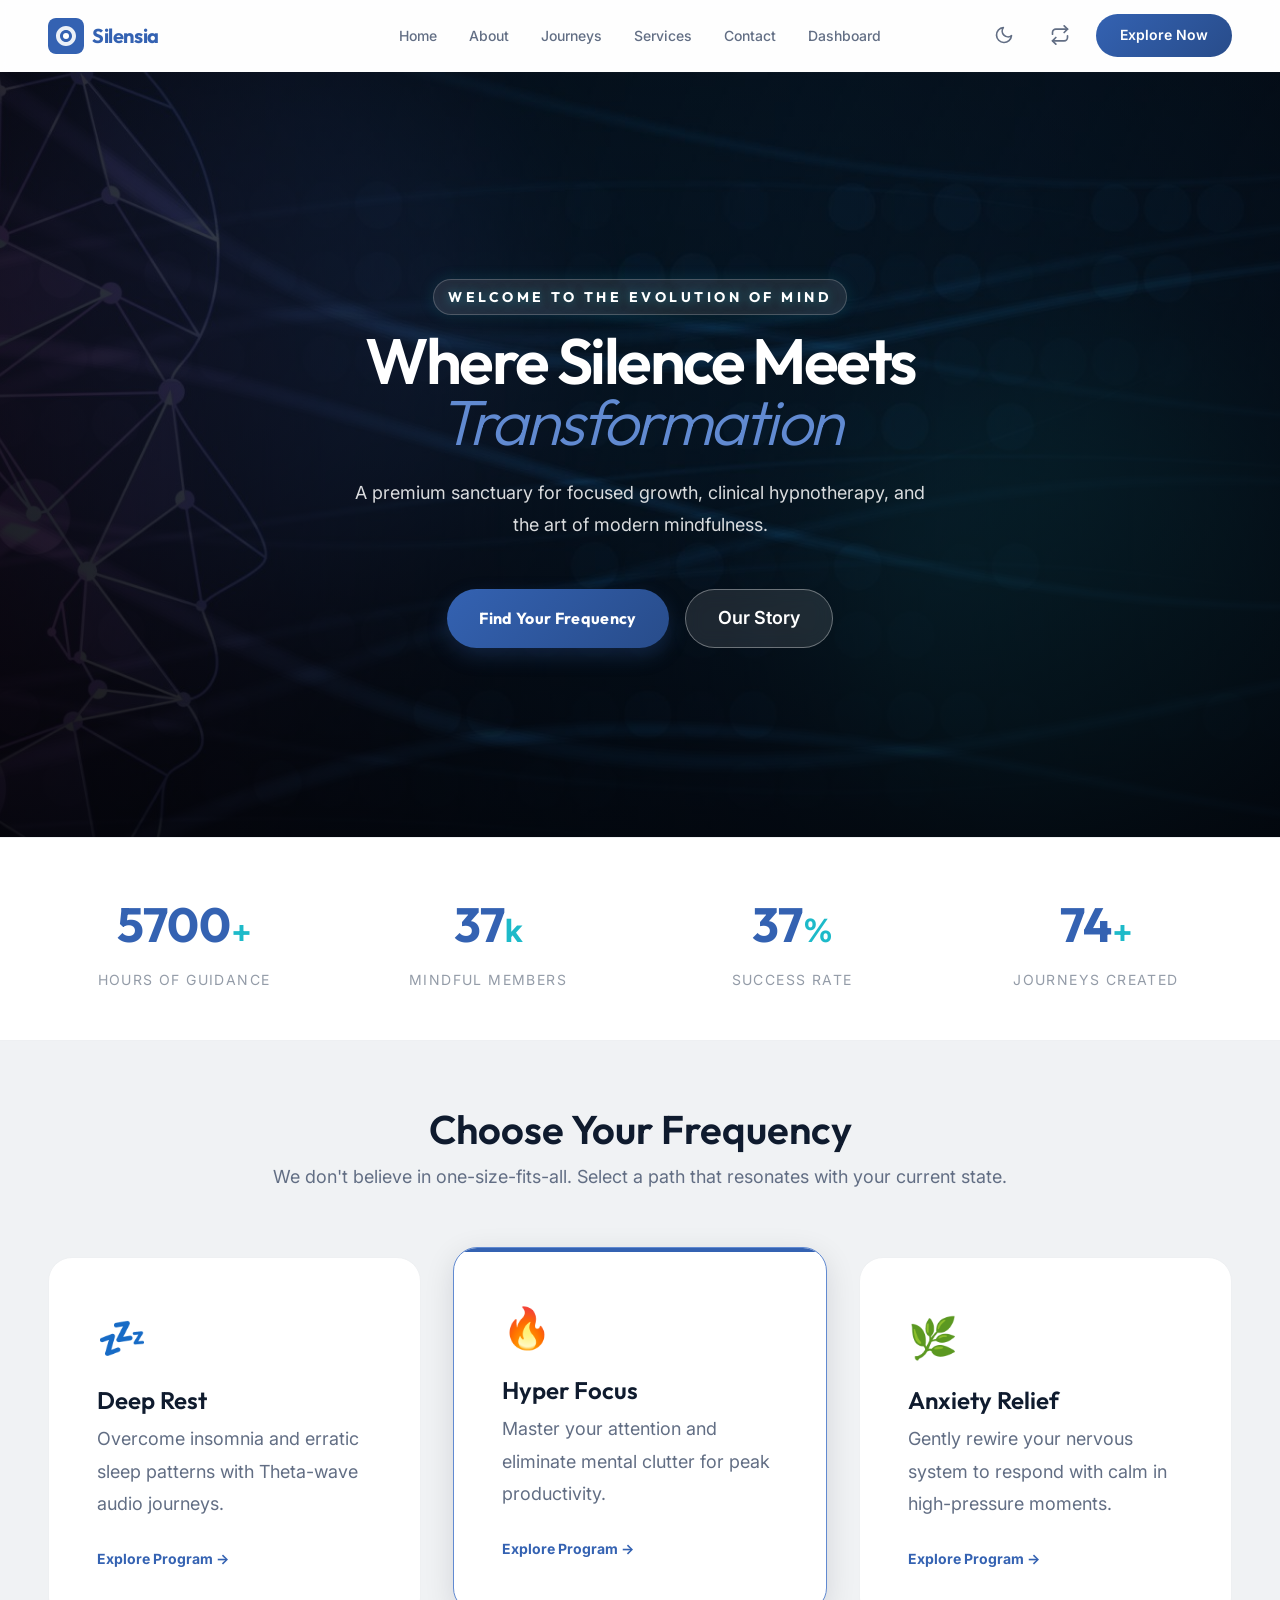
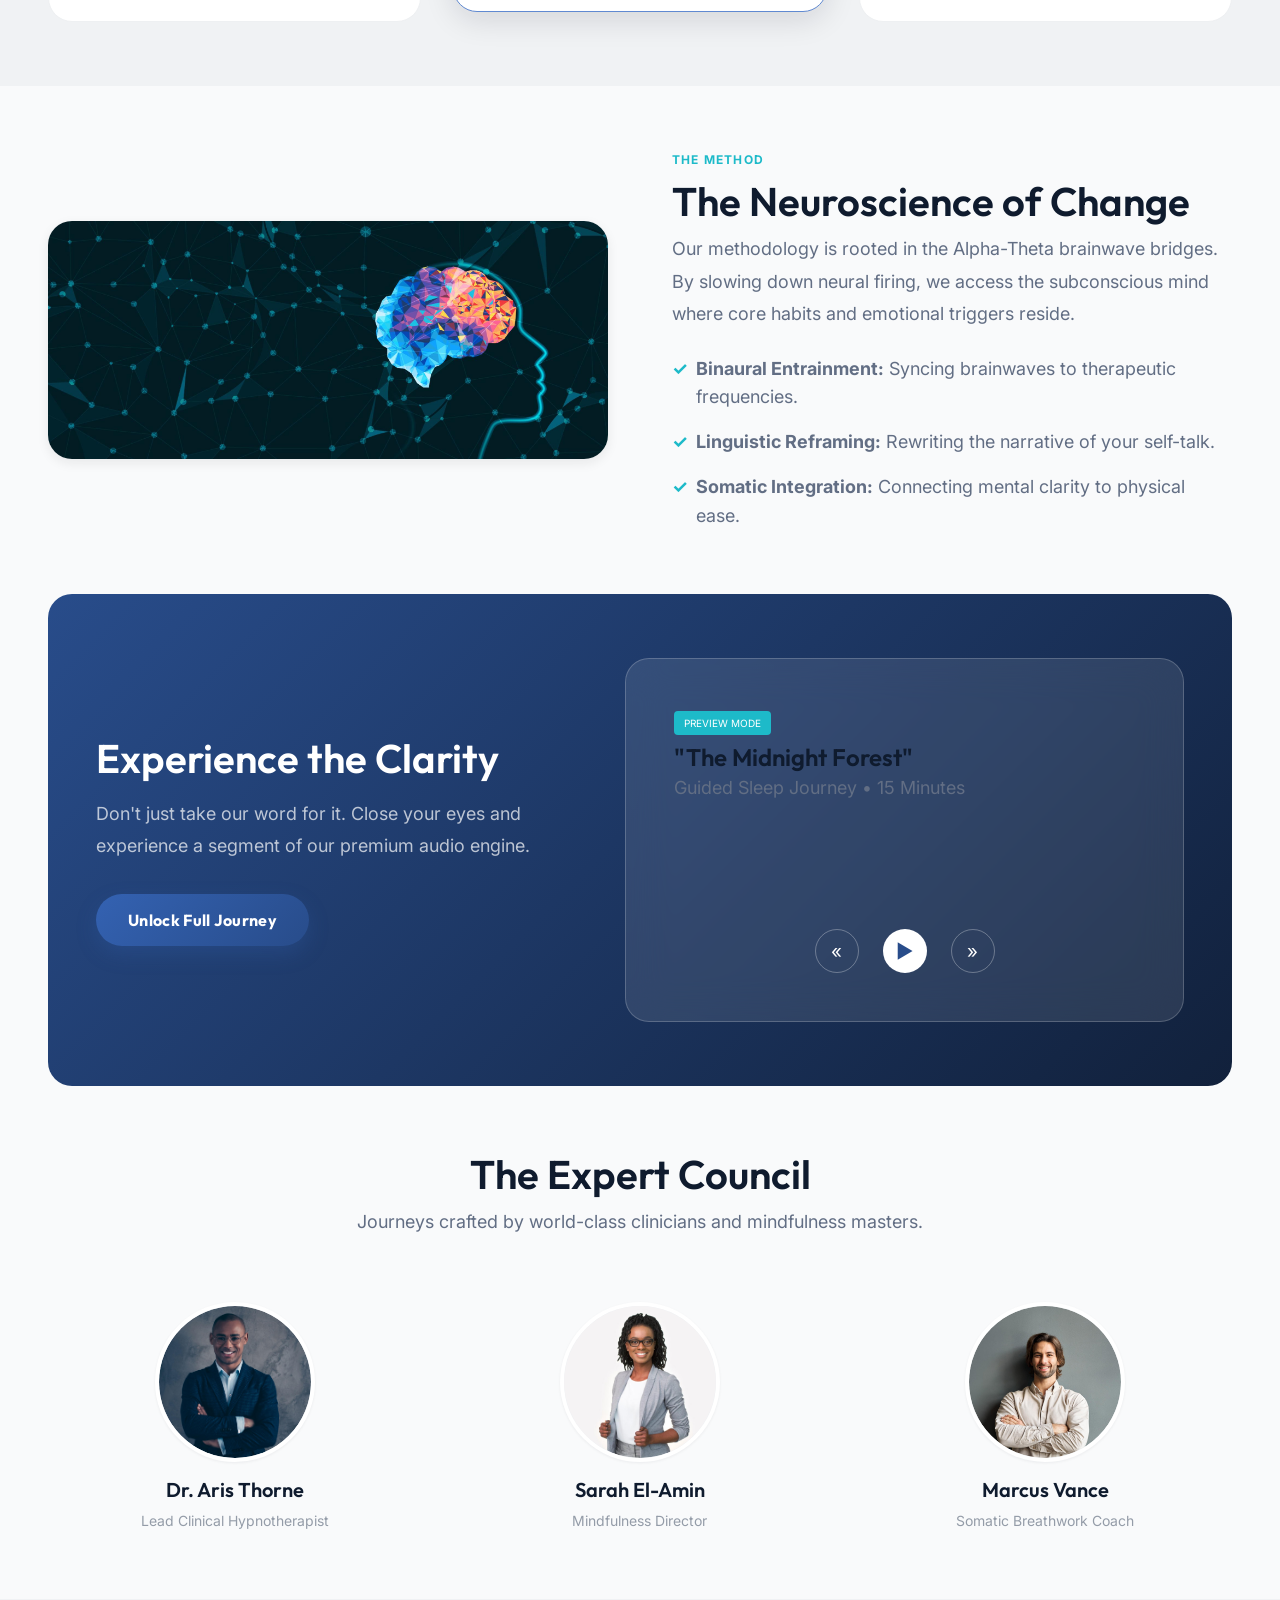
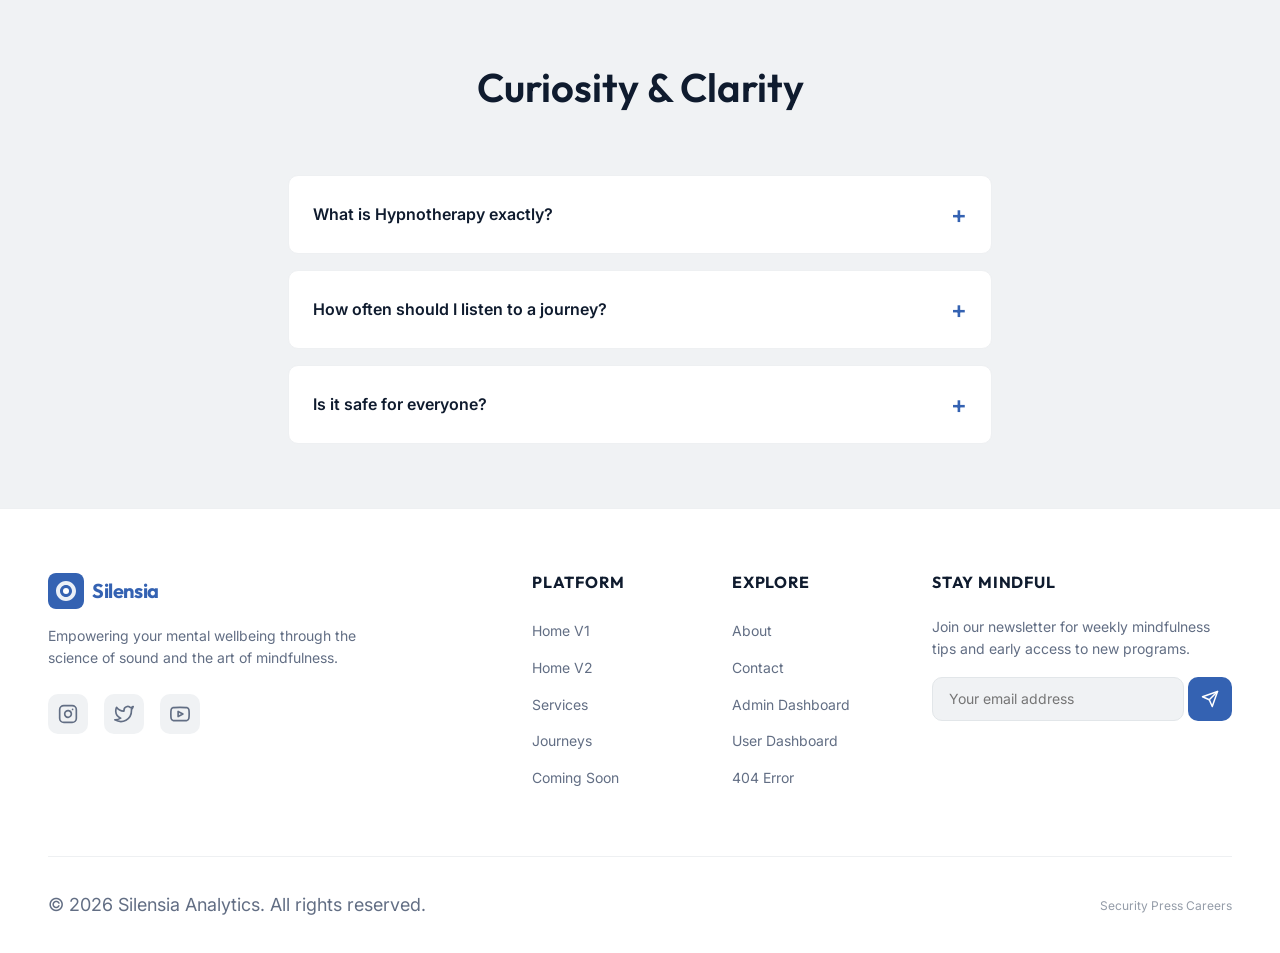
==== commit 72741de6: "Updated website" ====
--- a/home-v2.html
+++ b/home-v2.html
@@ -141,19 +141,19 @@
             <div class="path-icon">💤</div>
             <h3>Deep Rest</h3>
             <p>Overcome insomnia and erratic sleep patterns with Theta-wave audio journeys.</p>
-            <a href="#" class="path-link">Explore Program &rarr;</a>
+            <a href="pages/journeys.html" class="path-link">Explore Program &rarr;</a>
           </div>
           <div class="path-card active" style="--card-index: 2;">
             <div class="path-icon">🔥</div>
             <h3>Hyper Focus</h3>
             <p>Master your attention and eliminate mental clutter for peak productivity.</p>
-            <a href="#" class="path-link">Explore Program &rarr;</a>
+            <a href="pages/journeys.html" class="path-link">Explore Program &rarr;</a>
           </div>
           <div class="path-card" style="--card-index: 3;">
             <div class="path-icon">🌿</div>
             <h3>Anxiety Relief</h3>
             <p>Gently rewire your nervous system to respond with calm in high-pressure moments.</p>
-            <a href="#" class="path-link">Explore Program &rarr;</a>
+            <a href="pages/journeys.html" class="path-link">Explore Program &rarr;</a>
           </div>
         </div>
       </div>
--- a/css/home-v2.css
+++ b/css/home-v2.css
@@ -667,6 +667,14 @@
   .player-visualization {
     gap: 3px !important;
     height: 40px !important;
+  }
+}
+
+/* --- 10a. Mobile Specific Refinement (Strictly < 768px) --- */
+@media (max-width: 767px) {
+  .experts-grid {
+    grid-template-columns: 1fr;
+    gap: var(--space-xl);
   }
 }
 
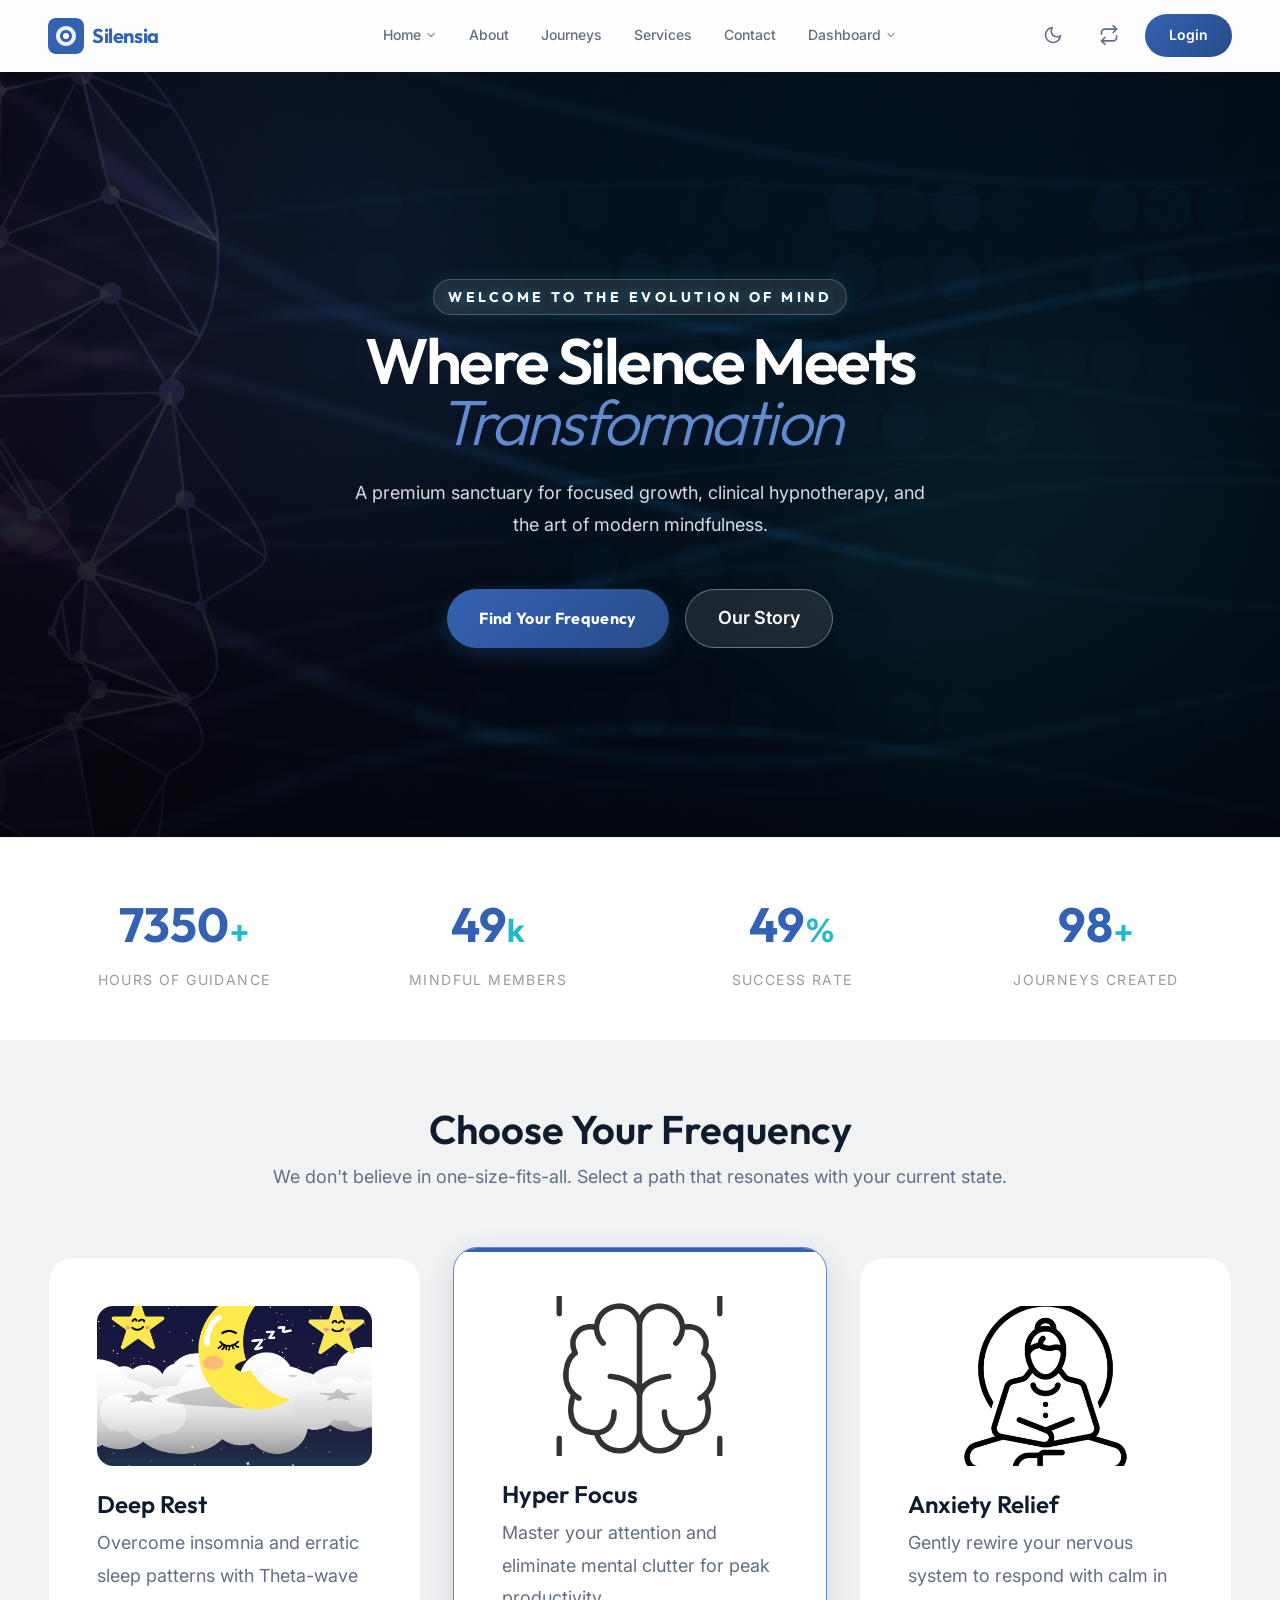
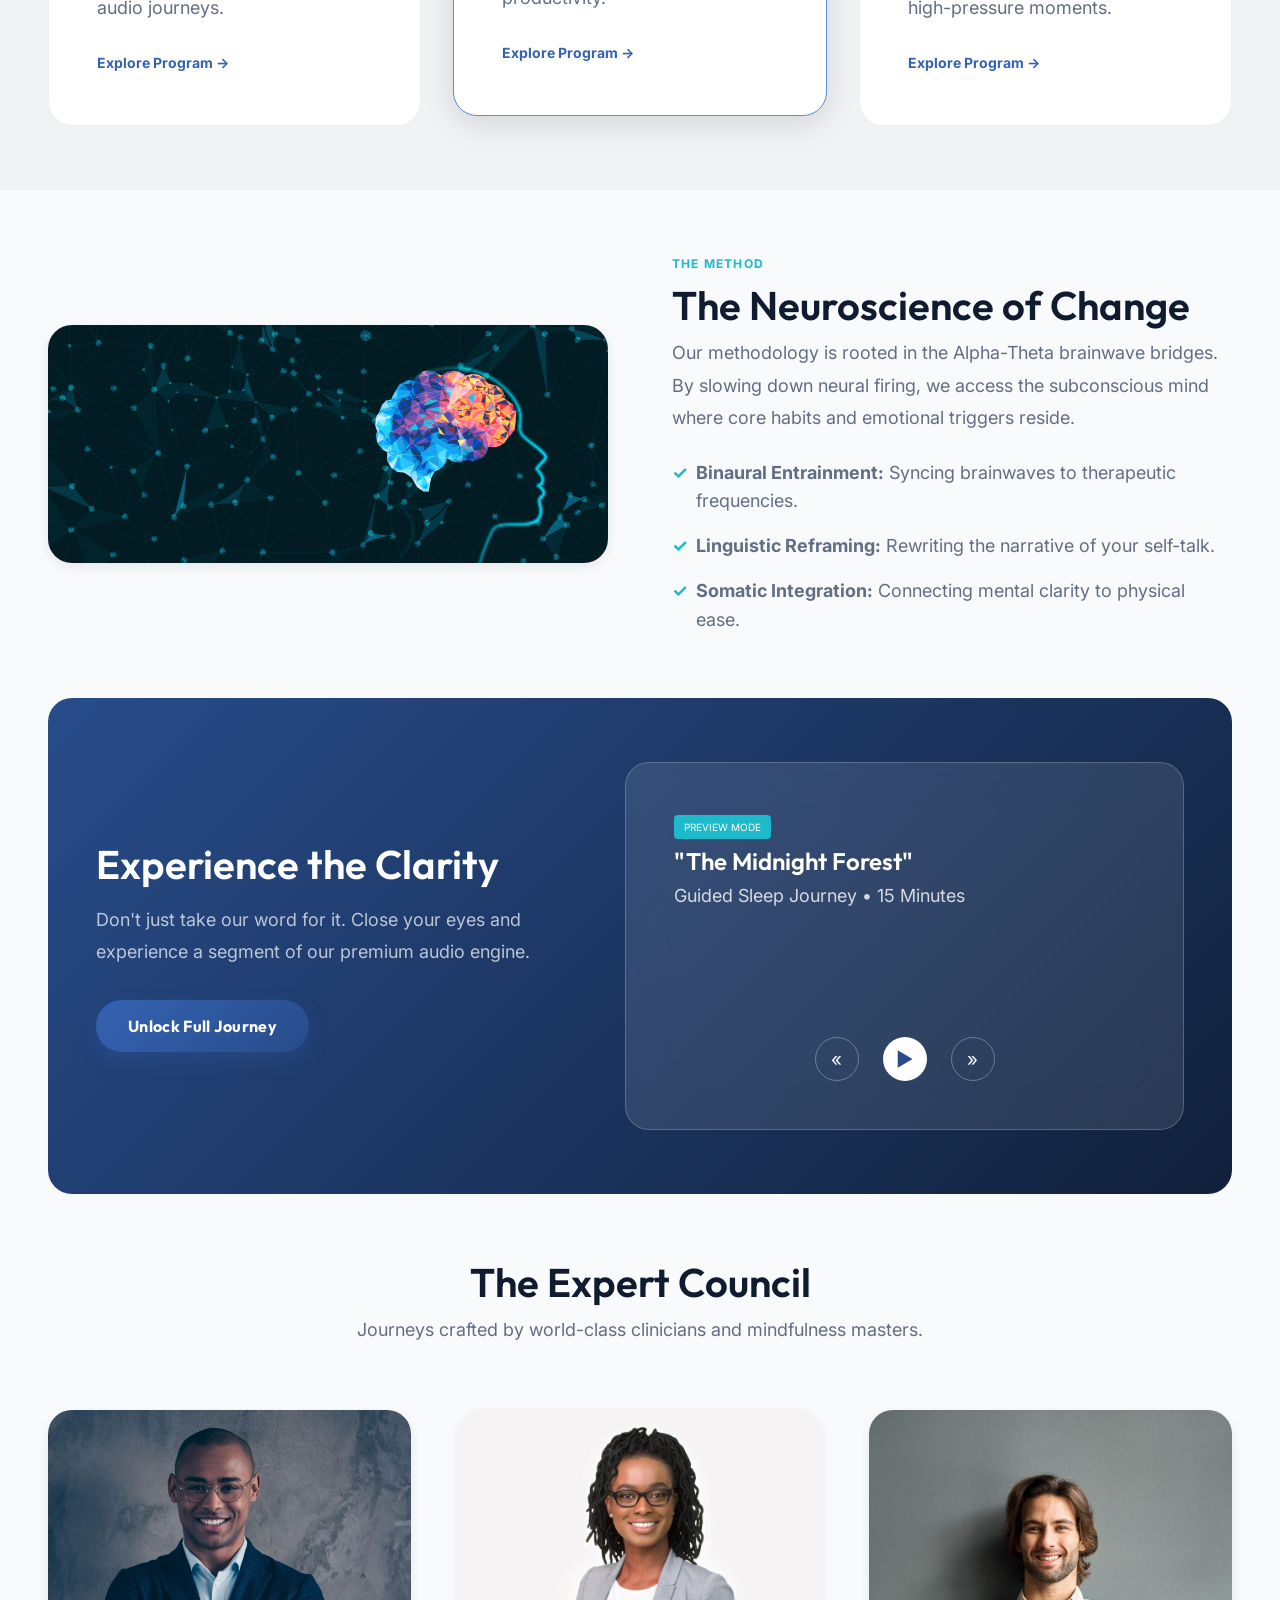
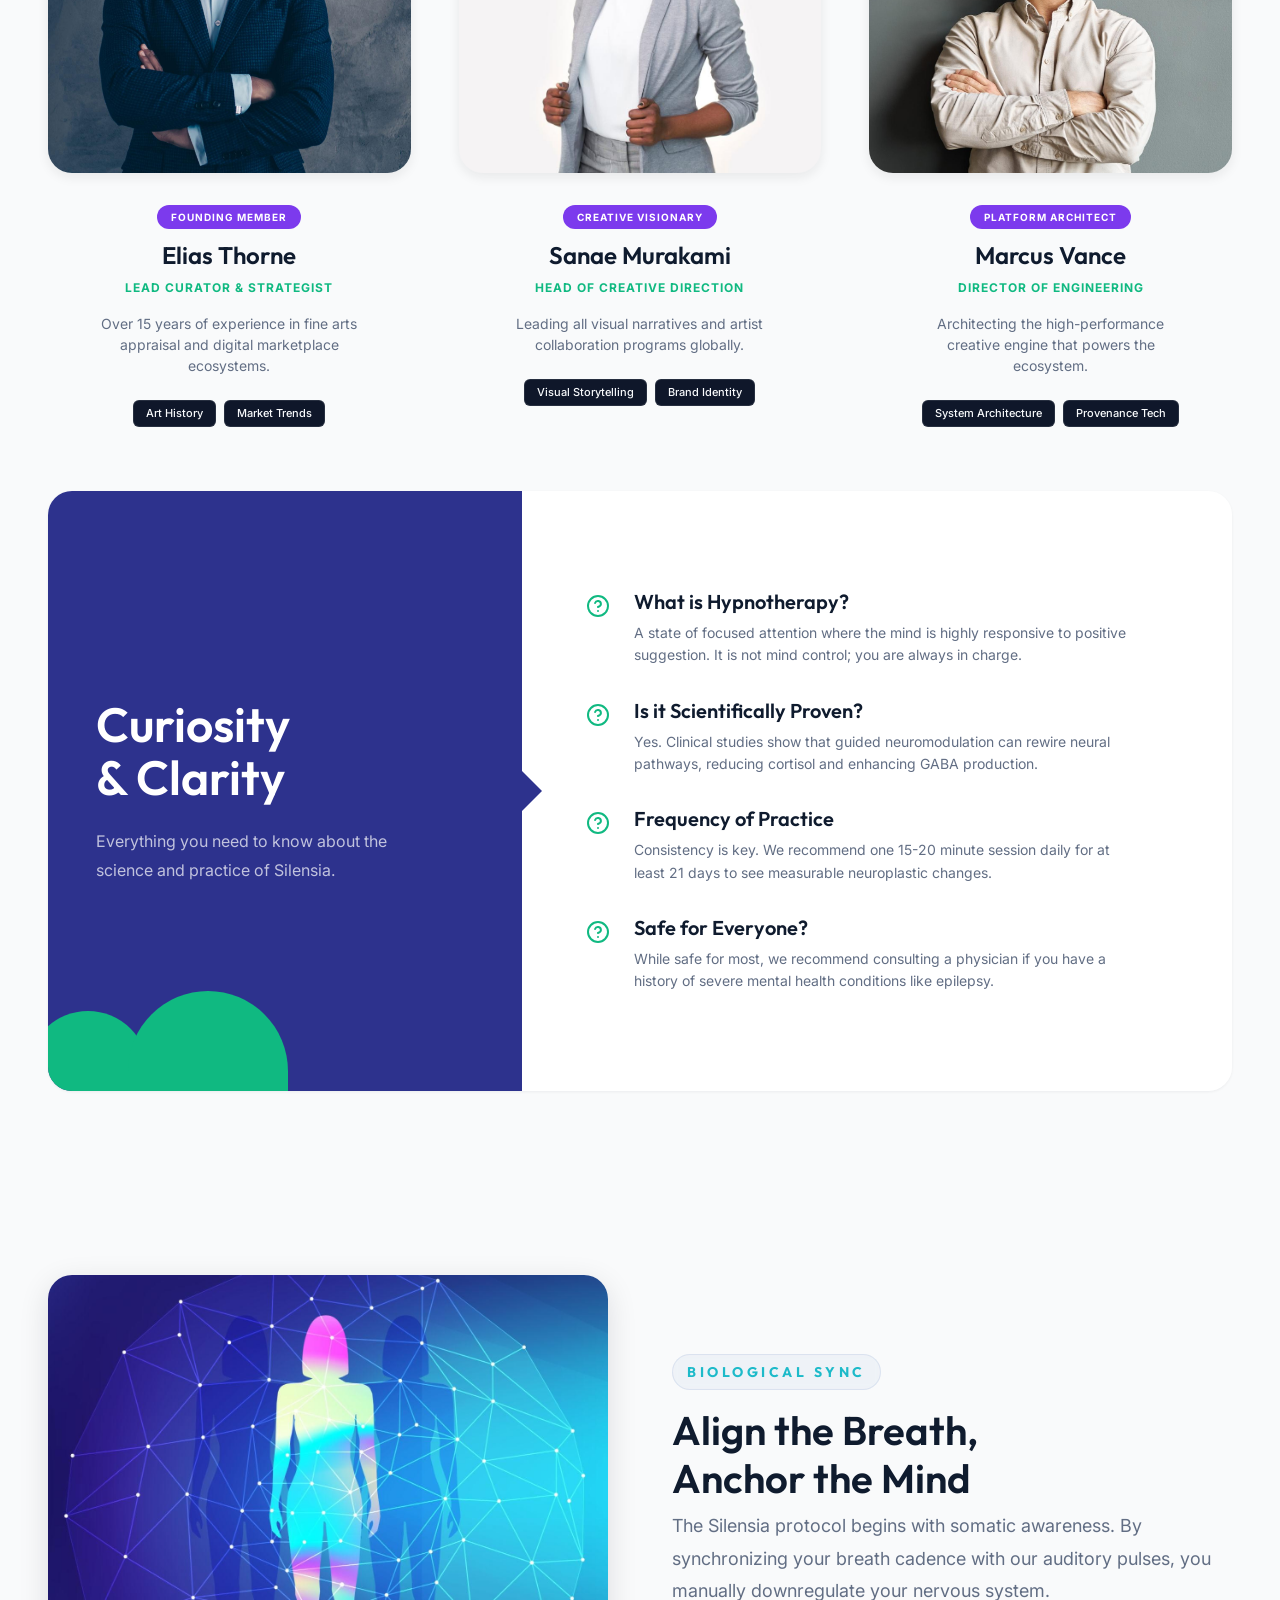
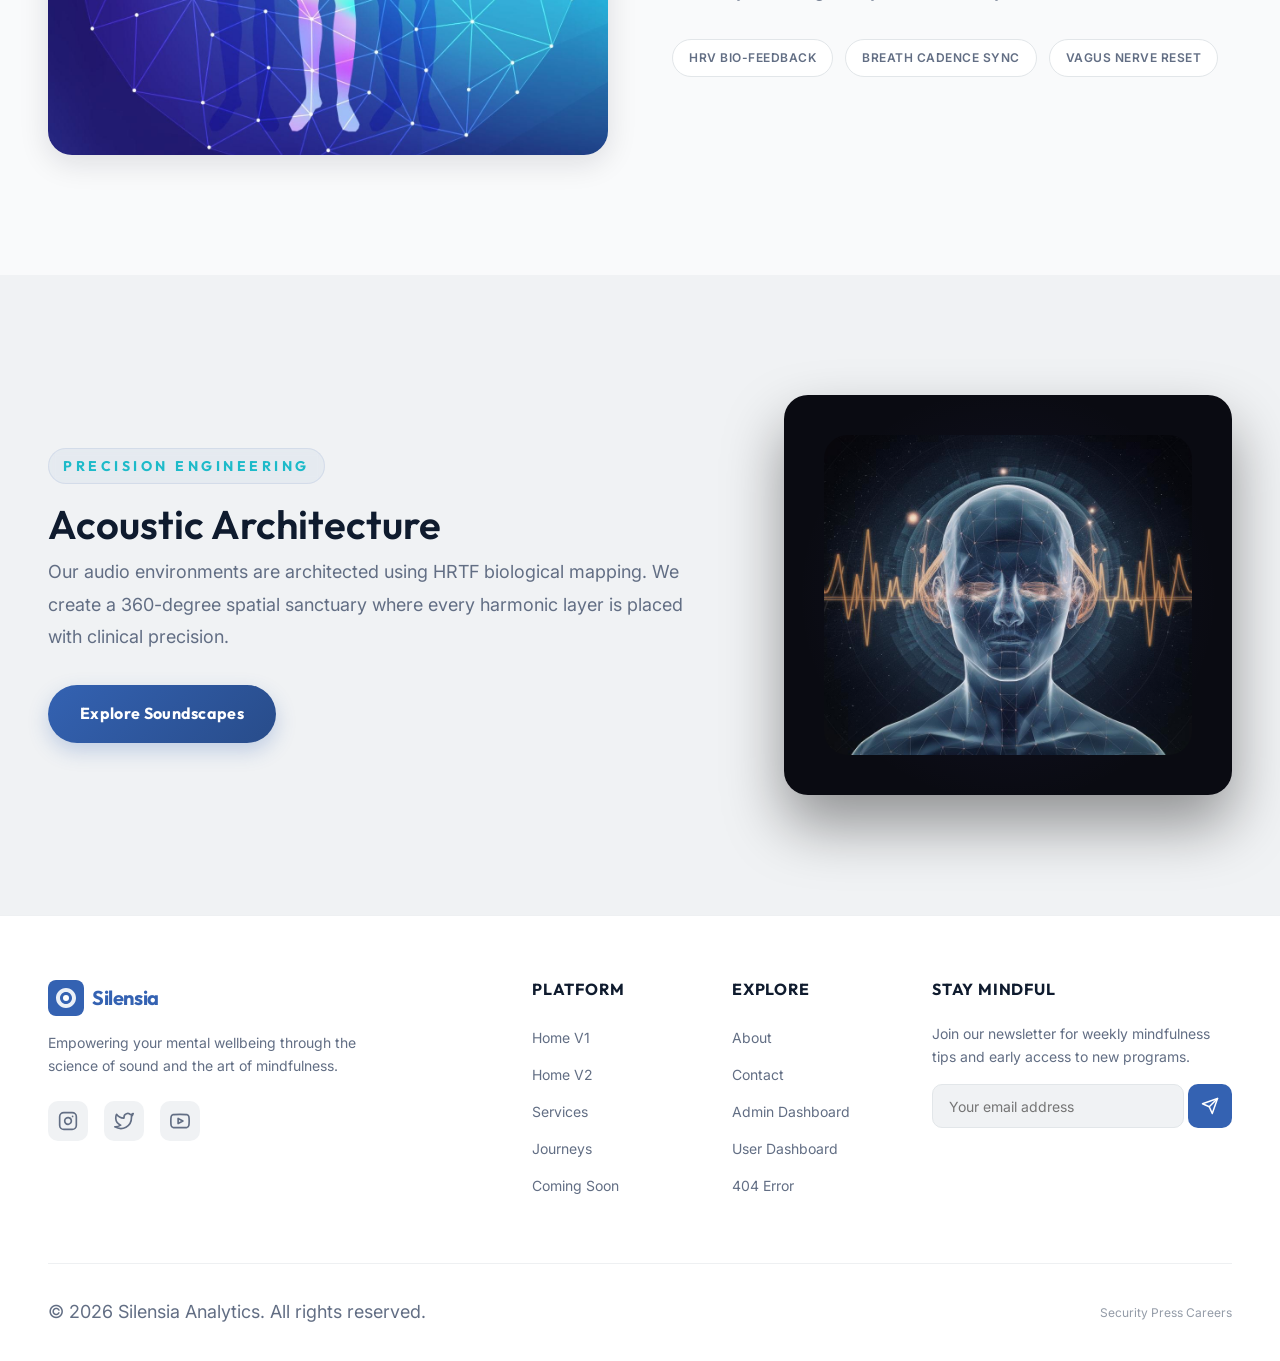
==== commit 60c5691f: "Updated new sections on  website" ====
--- a/home-v2.html
+++ b/home-v2.html
@@ -30,7 +30,7 @@
     <nav class="nav-links" role="navigation">
       <ul>
         <li class="dropdown">
-          <a href="#" class="dropdown-toggle active">Home</a>
+          <a href="#" class="dropdown-toggle active">Home <svg class="dropdown-icon" viewBox="0 0 24 24" fill="none" stroke="currentColor" stroke-width="2.5" stroke-linecap="round" stroke-linejoin="round"><path d="m6 9 6 6 6-6"/></svg></a>
           <ul class="dropdown-menu">
             <li><a href="index.html">Home V1</a></li>
             <li><a href="home-v2.html">Home V2</a></li>
@@ -41,7 +41,7 @@
         <li><a href="pages/services.html">Services</a></li>
         <li><a href="pages/contact.html">Contact</a></li>
         <li class="dropdown">
-          <a href="#" class="dropdown-toggle">Dashboard</a>
+          <a href="#" class="dropdown-toggle">Dashboard <svg class="dropdown-icon" viewBox="0 0 24 24" fill="none" stroke="currentColor" stroke-width="2.5" stroke-linecap="round" stroke-linejoin="round"><path d="m6 9 6 6 6-6"/></svg></a>
           <ul class="dropdown-menu">
             <li><a href="pages/user-dashboard.html">User Dashboard</a></li>
             <li><a href="pages/admin-dashboard.html">Admin Dashboard</a></li>
@@ -53,7 +53,7 @@
     <div class="nav-actions">
       <button class="theme-toggle" aria-label="Toggle theme" id="header-theme-toggle"></button>
       <button class="rtl-toggle" aria-label="Toggle RTL" id="header-rtl-toggle"></button>
-      <a href="pages/login.html" class="nav-cta">Explore Now</a>
+      <a href="pages/login.html" class="nav-cta">Login</a>
     </div>
 
     <button class="hamburger" id="hamburger-btn">
@@ -77,8 +77,17 @@
         <li><a href="pages/journeys.html">Journeys</a></li>
         <li><a href="pages/services.html">Services</a></li>
         <li><a href="pages/contact.html">Contact</a></li>
+        <li><a href="pages/user-dashboard.html">User Dashboard</a></li>
+        <li><a href="pages/admin-dashboard.html">Admin Dashboard</a></li>
       </ul>
     </nav>
+    <div class="sidenav-divider"></div>
+    <div class="sidenav-toggles">
+      <button class="theme-toggle" id="sidenav-theme-toggle"></button>
+      <button class="rtl-toggle" id="sidenav-rtl-toggle"></button>
+    </div>
+    <div class="sidenav-divider"></div>
+    <a href="pages/login.html" class="nav-cta sidenav-cta" id="sidenav-cta">Login</a>
   </aside>
 
   <!-- ================================================
@@ -138,19 +147,25 @@
         </div>
         <div class="path-grid">
           <div class="path-card" style="--card-index: 1;">
-            <div class="path-icon">💤</div>
+            <div class="path-img-box">
+              <img src="images/Home v2/Deep Rest.jpg" alt="Deep Rest">
+            </div>
             <h3>Deep Rest</h3>
             <p>Overcome insomnia and erratic sleep patterns with Theta-wave audio journeys.</p>
             <a href="pages/journeys.html" class="path-link">Explore Program &rarr;</a>
           </div>
           <div class="path-card active" style="--card-index: 2;">
-            <div class="path-icon">🔥</div>
+            <div class="path-img-box">
+              <img src="images/Home v2/Hyper Focus.jpg" alt="Hyper Focus">
+            </div>
             <h3>Hyper Focus</h3>
             <p>Master your attention and eliminate mental clutter for peak productivity.</p>
             <a href="pages/journeys.html" class="path-link">Explore Program &rarr;</a>
           </div>
           <div class="path-card" style="--card-index: 3;">
-            <div class="path-icon">🌿</div>
+            <div class="path-img-box">
+              <img src="images/Home v2/Anxiety Relief.jpg" alt="Anxiety Relief">
+            </div>
             <h3>Anxiety Relief</h3>
             <p>Gently rewire your nervous system to respond with calm in high-pressure moments.</p>
             <a href="pages/journeys.html" class="path-link">Explore Program &rarr;</a>
@@ -214,56 +229,187 @@
           <p class="section-subtitle-v2">Journeys crafted by world-class clinicians and mindfulness masters.</p>
         </div>
         <div class="experts-grid">
+          <!-- Member 1 -->
           <div class="expert-profile">
             <div class="expert-img-container">
-               <img src="images/Home V1/Marcus Thorne.jpg" alt="Dr. Aris Thorne" class="expert-img">
-            </div>
-            <h4>Dr. Aris Thorne</h4>
-            <span>Lead Clinical Hypnotherapist</span>
-          </div>
+               <img src="images/Home V1/Marcus Thorne.jpg" alt="Elias Thorne" class="expert-img">
+               <div class="expert-socials">
+                 <a href="#"><svg width="18" height="18" viewBox="0 0 24 24" fill="none" stroke="currentColor" stroke-width="2" stroke-linecap="round" stroke-linejoin="round"><path d="M22 4s-.7 2.1-2 3.4c1.6 10-9.4 17.3-18 11.6 2.2.1 4.4-.6 6-2C3 15.5.5 9.6 3 5c2.2 2.6 5.6 4.1 9 4-.9-4.2 4-6.6 7-3.8 1.1 0 3-1.2 3-1.2z"></path></svg></a>
+                 <a href="#"><svg width="18" height="18" viewBox="0 0 24 24" fill="none" stroke="currentColor" stroke-width="2" stroke-linecap="round" stroke-linejoin="round"><path d="M16 8a6 6 0 0 1 6 6v7h-4v-7a2 2 0 0 0-2-2 2 2 0 0 0-2 2v7h-4v-7a6 6 0 0 1 6-6z"></path><rect x="2" y="9" width="4" height="12"></rect><circle cx="4" cy="4" r="2"></circle></svg></a>
+                 <a href="#"><svg width="18" height="18" viewBox="0 0 24 24" fill="none" stroke="currentColor" stroke-width="2" stroke-linecap="round" stroke-linejoin="round"><rect x="2" y="2" width="20" height="20" rx="5" ry="5"></rect><path d="M16 11.37A4 4 0 1 1 12.63 8 4 4 0 0 1 16 11.37z"></path><line x1="17.5" y1="6.5" x2="17.51" y2="6.5"></line></svg></a>
+               </div>
+            </div>
+            <div class="expert-info">
+              <span class="expert-badge">Founding Member</span>
+              <h4>Elias Thorne</h4>
+              <span class="expert-role">Lead Curator & Strategist</span>
+              <p>Over 15 years of experience in fine arts appraisal and digital marketplace ecosystems.</p>
+              <div class="expert-tags">
+                <span class="skill-tag">Art History</span>
+                <span class="skill-tag">Market Trends</span>
+              </div>
+            </div>
+          </div>
+
+          <!-- Member 2 -->
           <div class="expert-profile">
             <div class="expert-img-container">
-               <img src="images/Home V1/Sarah Jenkins.jpg" alt="Sarah El-Amin" class="expert-img">
-            </div>
-            <h4>Sarah El-Amin</h4>
-            <span>Mindfulness Director</span>
-          </div>
+               <img src="images/Home V1/Sarah Jenkins.jpg" alt="Sanae Murakami" class="expert-img">
+               <div class="expert-socials">
+                <a href="#"><svg width="18" height="18" viewBox="0 0 24 24" fill="none" stroke="currentColor" stroke-width="2" stroke-linecap="round" stroke-linejoin="round"><path d="M22 4s-.7 2.1-2 3.4c1.6 10-9.4 17.3-18 11.6 2.2.1 4.4-.6 6-2C3 15.5.5 9.6 3 5c2.2 2.6 5.6 4.1 9 4-.9-4.2 4-6.6 7-3.8 1.1 0 3-1.2 3-1.2z"></path></svg></a>
+                <a href="#"><svg width="18" height="18" viewBox="0 0 24 24" fill="none" stroke="currentColor" stroke-width="2" stroke-linecap="round" stroke-linejoin="round"><path d="M16 8a6 6 0 0 1 6 6v7h-4v-7a2 2 0 0 0-2-2 2 2 0 0 0-2 2v7h-4v-7a6 6 0 0 1 6-6z"></path><rect x="2" y="9" width="4" height="12"></rect><circle cx="4" cy="4" r="2"></circle></svg></a>
+                <a href="#"><svg width="18" height="18" viewBox="0 0 24 24" fill="none" stroke="currentColor" stroke-width="2" stroke-linecap="round" stroke-linejoin="round"><rect x="2" y="2" width="20" height="20" rx="5" ry="5"></rect><path d="M16 11.37A4 4 0 1 1 12.63 8 4 4 0 0 1 16 11.37z"></path><line x1="17.5" y1="6.5" x2="17.51" y2="6.5"></line></svg></a>
+               </div>
+            </div>
+            <div class="expert-info">
+              <span class="expert-badge">Creative Visionary</span>
+              <h4>Sanae Murakami</h4>
+              <span class="expert-role">Head of Creative Direction</span>
+              <p>Leading all visual narratives and artist collaboration programs globally.</p>
+              <div class="expert-tags">
+                <span class="skill-tag">Visual Storytelling</span>
+                <span class="skill-tag">Brand Identity</span>
+              </div>
+            </div>
+          </div>
+
+          <!-- Member 3 -->
           <div class="expert-profile">
             <div class="expert-img-container">
                <img src="images/Home V1/Elena Rodriguez.jpg" alt="Marcus Vance" class="expert-img">
-            </div>
-            <h4>Marcus Vance</h4>
-            <span>Somatic Breathwork Coach</span>
-          </div>
-        </div>
-      </div>
-    </section>
-
-    <!-- SECTION 6: KNOWLEDGE BASE (FAQ Accordion) -->
+               <div class="expert-socials">
+                <a href="#"><svg width="18" height="18" viewBox="0 0 24 24" fill="none" stroke="currentColor" stroke-width="2" stroke-linecap="round" stroke-linejoin="round"><path d="M22 4s-.7 2.1-2 3.4c1.6 10-9.4 17.3-18 11.6 2.2.1 4.4-.6 6-2C3 15.5.5 9.6 3 5c2.2 2.6 5.6 4.1 9 4-.9-4.2 4-6.6 7-3.8 1.1 0 3-1.2 3-1.2z"></path></svg></a>
+                <a href="#"><svg width="18" height="18" viewBox="0 0 24 24" fill="none" stroke="currentColor" stroke-width="2" stroke-linecap="round" stroke-linejoin="round"><path d="M16 8a6 6 0 0 1 6 6v7h-4v-7a2 2 0 0 0-2-2 2 2 0 0 0-2 2v7h-4v-7a6 6 0 0 1 6-6z"></path><rect x="2" y="9" width="4" height="12"></rect><circle cx="4" cy="4" r="2"></circle></svg></a>
+                <a href="#"><svg width="18" height="18" viewBox="0 0 24 24" fill="none" stroke="currentColor" stroke-width="2" stroke-linecap="round" stroke-linejoin="round"><rect x="2" y="2" width="20" height="20" rx="5" ry="5"></rect><path d="M16 11.37A4 4 0 1 1 12.63 8 4 4 0 0 1 16 11.37z"></path><line x1="17.5" y1="6.5" x2="17.51" y2="6.5"></line></svg></a>
+               </div>
+            </div>
+            <div class="expert-info">
+              <span class="expert-badge">Platform Architect</span>
+              <h4>Marcus Vance</h4>
+              <span class="expert-role">Director of Engineering</span>
+              <p>Architecting the high-performance creative engine that powers the ecosystem.</p>
+              <div class="expert-tags">
+                <span class="skill-tag">System Architecture</span>
+                <span class="skill-tag">Provenance Tech</span>
+              </div>
+            </div>
+          </div>
+        </div>
+      </div>
+    </section>
+
+    <!-- SECTION 6: KNOWLEDGE BASE (Enhanced Split Layout) -->
     <section class="section-faq">
-      <div class="container faq-container">
-        <div class="section-header-v2">
-          <h2 class="section-title-v2">Curiosity & Clarity</h2>
-        </div>
-        <div class="faq-list">
-          <div class="faq-item">
-            <button class="faq-question">What is Hypnotherapy exactly? <span>+</span></button>
-            <div class="faq-answer">
-              <p>It is a state of focused attention where the mind is highly responsive to positive suggestion. It is not "mind control"; you are always in charge.</p>
-            </div>
-          </div>
-          <div class="faq-item">
-            <button class="faq-question">How often should I listen to a journey? <span>+</span></button>
-            <div class="faq-answer">
-              <p>Consistency is key. We recommend one 15-20 minute session daily for at least 21 days to see neuroplastic changes.</p>
-            </div>
-          </div>
-          <div class="faq-item">
-            <button class="faq-question">Is it safe for everyone? <span>+</span></button>
-            <div class="faq-answer">
-              <p>While safe for most, we recommend consulting a physician if you have a history of severe mental health conditions like epilepsy or schizophrenia.</p>
-            </div>
-          </div>
+      <div class="faq-split-container">
+        <!-- Sidebar Panel -->
+        <div class="faq-sidebar">
+          <div class="faq-sidebar-content">
+            <h2 class="faq-main-title">Curiosity <br> & Clarity</h2>
+            <p class="faq-main-subtitle">Everything you need to know about the science and practice of Silensia.</p>
+          </div>
+          <!-- Abstract Background Shapes -->
+          <div class="faq-shapes">
+            <div class="shape-circle"></div>
+            <div class="shape-semi"></div>
+          </div>
+          <!-- Pointer Triangle -->
+          <div class="faq-pointer"></div>
+        </div>
+
+        <!-- content Panel -->
+        <div class="faq-main-content">
+          <ul class="faq-grid-list">
+            <li class="faq-grid-item">
+              <div class="faq-item-icon">
+                <svg width="24" height="24" viewBox="0 0 24 24" fill="none" stroke="currentColor" stroke-width="2" stroke-linecap="round" stroke-linejoin="round">
+                  <circle cx="12" cy="12" r="10"></circle>
+                  <path d="M9.09 9a3 3 0 0 1 5.83 1c0 2-3 3-3 3"></path>
+                  <line x1="12" y1="17" x2="12.01" y2="17"></line>
+                </svg>
+              </div>
+              <div class="faq-item-text">
+                <h3>What is Hypnotherapy?</h3>
+                <p>A state of focused attention where the mind is highly responsive to positive suggestion. It is not mind control; you are always in charge.</p>
+              </div>
+            </li>
+            <li class="faq-grid-item">
+              <div class="faq-item-icon">
+                <svg width="24" height="24" viewBox="0 0 24 24" fill="none" stroke="currentColor" stroke-width="2" stroke-linecap="round" stroke-linejoin="round">
+                  <circle cx="12" cy="12" r="10"></circle>
+                  <path d="M9.09 9a3 3 0 0 1 5.83 1c0 2-3 3-3 3"></path>
+                  <line x1="12" y1="17" x2="12.01" y2="17"></line>
+                </svg>
+              </div>
+              <div class="faq-item-text">
+                <h3>Is it Scientifically Proven?</h3>
+                <p>Yes. Clinical studies show that guided neuromodulation can rewire neural pathways, reducing cortisol and enhancing GABA production.</p>
+              </div>
+            </li>
+            <li class="faq-grid-item">
+              <div class="faq-item-icon">
+                <svg width="24" height="24" viewBox="0 0 24 24" fill="none" stroke="currentColor" stroke-width="2" stroke-linecap="round" stroke-linejoin="round">
+                  <circle cx="12" cy="12" r="10"></circle>
+                  <path d="M9.09 9a3 3 0 0 1 5.83 1c0 2-3 3-3 3"></path>
+                  <line x1="12" y1="17" x2="12.01" y2="17"></line>
+                </svg>
+              </div>
+              <div class="faq-item-text">
+                <h3>Frequency of Practice</h3>
+                <p>Consistency is key. We recommend one 15-20 minute session daily for at least 21 days to see measurable neuroplastic changes.</p>
+              </div>
+            </li>
+            <li class="faq-grid-item">
+              <div class="faq-item-icon">
+                <svg width="24" height="24" viewBox="0 0 24 24" fill="none" stroke="currentColor" stroke-width="2" stroke-linecap="round" stroke-linejoin="round">
+                  <circle cx="12" cy="12" r="10"></circle>
+                  <path d="M9.09 9a3 3 0 0 1 5.83 1c0 2-3 3-3 3"></path>
+                  <line x1="12" y1="17" x2="12.01" y2="17"></line>
+                </svg>
+              </div>
+              <div class="faq-item-text">
+                <h3>Safe for Everyone?</h3>
+                <p>While safe for most, we recommend consulting a physician if you have a history of severe mental health conditions like epilepsy.</p>
+              </div>
+            </li>
+          </ul>
+        </div>
+      </div>
+    </section>
+    
+    <!-- NEW SECTION 1: SOMATIC SEQUENCE -->
+    <section class="somatic-sequence">
+      <div class="container somatic-grid">
+        <div class="somatic-image reveal">
+           <img src="images/Home v2/Biological Sync.jpg" alt="Biological Sync Visualization">
+        </div>
+        <div class="somatic-info reveal">
+           <span class="section-tag">Biological Sync</span>
+           <h2 class="section-title-v2">Align the Breath, <br><span>Anchor the Mind</span></h2>
+           <p class="section-subtitle-v2" style="margin-left: 0; text-align: left;">The Silensia protocol begins with somatic awareness. By synchronizing your breath cadence with our auditory pulses, you manually downregulate your nervous system.</p>
+           
+           <div class="feature-pill-list">
+             <span class="feat-pill">HRV Bio-feedback</span>
+             <span class="feat-pill">Breath Cadence Sync</span>
+             <span class="feat-pill">Vagus Nerve Reset</span>
+           </div>
+        </div>
+      </div>
+    </section>
+
+    <!-- NEW SECTION 2: ACOUSTIC ARCHITECTURE -->
+    <section class="acoustic-architecture">
+      <div class="container acoustic-grid">
+        <div class="acoustic-info reveal">
+           <span class="section-tag">Precision Engineering</span>
+           <h2 class="section-title-v2">Acoustic <span class="text-gradient">Architecture</span></h2>
+           <p class="section-subtitle-v2" style="margin-left: 0; text-align: left;">Our audio environments are architected using HRTF biological mapping. We create a 360-degree spatial sanctuary where every harmonic layer is placed with clinical precision.</p>
+           
+           <div class="enterprise-actions" style="margin-top: var(--space-xl);">
+             <a href="pages/journeys.html" class="btn-filled">Explore Soundscapes</a>
+           </div>
+        </div>
+        <div class="acoustic-visual reveal">
+           <img src="images/Home v2/Precision Engineering.jpg" alt="Precision Engineering Visual" style="width: 100%; height: 100%; object-fit: cover; border-radius: var(--radius-xl);">
         </div>
       </div>
     </section>
--- a/css/global.css
+++ b/css/global.css
@@ -300,6 +300,9 @@
   color: var(--color-text-secondary);
   padding: var(--space-xs) 0;
   transition: color var(--duration-fast) var(--ease-smooth);
+  display: inline-flex;
+  align-items: center;
+  gap: 4px;
 }
 
 .nav-links a::after {
@@ -433,6 +436,18 @@
 .dropdown {
   position: relative;
   display: inline-block;
+}
+
+.dropdown-icon {
+  width: 12px;
+  height: 12px;
+  transition: transform var(--duration-normal) var(--ease-smooth);
+  opacity: 0.7;
+}
+
+.dropdown:hover .dropdown-icon {
+  transform: rotate(180deg);
+  opacity: 1;
 }
 
 .dropdown-menu {
@@ -1311,3 +1326,227 @@
   color: var(--color-primary) !important;
   border-color: var(--color-primary);
 }
+
+/* ============================================================
+   SHARED PREMIUM SECTIONS (Home V1 & V2)
+   ============================================================ */
+
+.somatic-sequence {
+  padding: 120px 0;
+  background: var(--color-bg);
+  overflow: hidden;
+}
+
+.somatic-grid {
+  display: grid;
+  grid-template-columns: 1fr 1fr;
+  align-items: center;
+  gap: var(--space-3xl);
+}
+
+.somatic-image {
+  border-radius: var(--radius-xl);
+  overflow: hidden;
+  box-shadow: var(--shadow-lg);
+  height: 480px;
+  background: var(--color-surface);
+  position: relative;
+}
+
+.somatic-image img {
+  width: 100%;
+  height: 100%;
+  object-fit: cover;
+  transition: transform var(--duration-slow);
+}
+
+.somatic-sequence:hover .somatic-image img {
+  transform: scale(1.05);
+}
+
+/* --- THE NEURAL SANCTUARY --- */
+.neural-sanctuary {
+  padding: 120px 0;
+  background: var(--color-bg);
+  overflow: hidden;
+}
+
+.sanctuary-grid {
+  display: grid;
+  grid-template-columns: 1fr 1fr;
+  align-items: center;
+  gap: var(--space-3xl);
+}
+
+.sanctuary-mockup {
+  position: relative;
+  display: flex;
+  justify-content: flex-start;
+}
+
+.mockup-frame {
+  width: 100%;
+  max-width: 560px;
+  height: 400px;
+  background: var(--color-surface);
+  border-radius: var(--radius-xl);
+  border: 1px solid var(--color-border);
+  box-shadow: var(--shadow-lg);
+  padding: 24px;
+  position: relative;
+  overflow: hidden;
+}
+
+.mockup-inner {
+  height: 100%;
+  display: flex;
+  flex-direction: column;
+}
+
+.mockup-header-dots {
+  display: flex;
+  gap: 6px;
+  margin-bottom: var(--space-xl);
+}
+
+.mockup-header-dots span {
+  width: 8px;
+  height: 8px;
+  border-radius: 50%;
+  background: var(--color-border);
+}
+
+.mockup-content-visual {
+  flex: 1;
+  display: flex;
+  align-items: center;
+  justify-content: center;
+  flex-direction: column;
+}
+
+.mockup-circle-stat {
+  width: 150px;
+  height: 150px;
+  border-radius: 50%;
+  border: 4px solid var(--color-primary-light);
+  display: flex;
+  align-items: center;
+  justify-content: center;
+  font-size: var(--fs-4xl);
+  font-weight: var(--fw-bold);
+  font-family: var(--font-heading);
+  color: var(--color-primary);
+  margin-bottom: var(--space-lg);
+  box-shadow: 0 0 30px hsla(245, 80%, 65%, 0.1);
+}
+
+@media (max-width: 991px) {
+  .sanctuary-grid {
+    grid-template-columns: 1fr;
+    text-align: center;
+  }
+  .mockup-frame {
+    height: 320px;
+    order: -1;
+  }
+}
+
+.acoustic-architecture {
+  padding: 120px 0;
+  background: var(--color-bg-alt);
+}
+
+.acoustic-grid {
+  display: grid;
+  grid-template-columns: 1.2fr 0.8fr;
+  gap: var(--space-3xl);
+  align-items: center;
+}
+
+.acoustic-visual {
+  background: #0a0b12;
+  border-radius: var(--radius-xl);
+  padding: 40px;
+  position: relative;
+  overflow: hidden;
+  box-shadow: 0 30px 60px rgba(0,0,0,0.4);
+  height: 400px;
+  display: flex;
+  align-items: center;
+  justify-content: center;
+}
+
+.acoustic-visual::after {
+  content: "";
+  position: absolute;
+  top: 0; left: 0; right: 0; bottom: 0;
+  background: radial-gradient(circle at 50% 50%, hsla(245, 80%, 65%, 0.1), transparent 70%);
+  pointer-events: none;
+}
+
+.acoustic-architecture .section-title {
+  margin-bottom: var(--space-lg);
+}
+
+.acoustic-architecture .section-text {
+  color: var(--color-text-secondary);
+  margin-bottom: var(--space-2xl);
+}
+
+.feature-pill-list {
+  display: flex;
+  flex-wrap: wrap;
+  gap: 12px;
+  margin-top: var(--space-xl);
+}
+
+.feat-pill {
+  padding: 8px 16px;
+  background: var(--color-surface);
+  border: 1px solid var(--color-border);
+  border-radius: var(--radius-full);
+  font-size: var(--fs-xs);
+  font-weight: var(--fw-semibold);
+  text-transform: uppercase;
+  letter-spacing: 0.5px;
+  color: var(--color-text-secondary);
+}
+
+[data-theme="dark"] .feat-pill {
+  background: hsla(0,0%,100%,0.05);
+  border-color: hsla(0,0%,100%,0.1);
+}
+
+.premium-list {
+  list-style: none;
+  padding: 0;
+  margin: var(--space-xl) 0;
+}
+
+.premium-list li {
+  position: relative;
+  padding-left: 28px;
+  margin-bottom: 12px;
+  font-size: var(--fs-body);
+  color: var(--color-text-secondary);
+  line-height: 1.4;
+}
+
+.premium-list li::before {
+  content: "✦";
+  position: absolute;
+  left: 0;
+  color: var(--color-accent);
+  font-size: 14px;
+}
+
+@media (max-width: 991px) {
+  .somatic-grid, .acoustic-grid {
+    grid-template-columns: 1fr;
+    text-align: center;
+  }
+  .somatic-image, .acoustic-visual {
+    height: 320px;
+    order: -1;
+  }
+}
--- a/css/home-v2.css
+++ b/css/home-v2.css
@@ -220,9 +220,25 @@
   transform: scaleX(1);
 }
 
-.path-icon {
-  font-size: 2.5rem;
-  margin-bottom: var(--space-md);
+.path-img-box {
+  width: 100%;
+  height: 160px;
+  border-radius: var(--radius-lg);
+  overflow: hidden;
+  margin-bottom: var(--space-lg);
+  background-color: var(--color-bg-alt);
+}
+
+.path-img-box img {
+  width: 100%;
+  height: 100%;
+  object-fit: cover;
+  transition: transform var(--duration-normal) var(--ease-smooth);
+}
+
+.path-card:hover .path-img-box img,
+.path-card.active .path-img-box img {
+  transform: scale(1.1);
 }
 
 .path-card h3 {
@@ -362,6 +378,16 @@
   margin-bottom: var(--space-sm);
 }
 
+.player-header h3 {
+  color: #fff;
+  margin-bottom: 4px;
+}
+
+.player-header p {
+  color: #fff !important;
+  opacity: 0.8;
+}
+
 .player-visualization {
   display: flex;
   align-items: flex-end;
@@ -421,100 +447,292 @@
 /* ---------- 6. EXPERTS SECTION ---------- */
 .section-experts {
   padding: var(--space-3xl) 0;
+  background-color: var(--color-bg); /* Ensuring dark background */
 }
 
 .experts-grid {
   display: grid;
   grid-template-columns: repeat(3, 1fr);
-  gap: var(--space-xl);
+  gap: var(--space-2xl);
 }
 
 .expert-profile {
   text-align: center;
+  transition: transform var(--duration-normal) var(--ease-smooth);
 }
 
 .expert-img-container {
-  width: 160px; /* Reduced as requested */
-  height: 160px;
-  margin-inline: auto; /* Center horizontally */
-  border-radius: var(--radius-full);
+  width: 100%;
+  aspect-ratio: 1 / 1;
+  border-radius: var(--radius-xl);
   overflow: hidden;
-  margin-bottom: var(--space-md);
+  margin-bottom: var(--space-xl);
+  position: relative;
   background-color: var(--color-bg-alt);
-  border: 4px solid var(--color-surface);
-  box-shadow: var(--shadow-sm);
+  box-shadow: var(--shadow-md);
 }
 
 .expert-img {
   width: 100%;
   height: 100%;
   object-fit: cover;
-  border-radius: inherit;
+  transition: transform var(--duration-normal) var(--ease-smooth), filter var(--duration-normal);
+}
+
+.expert-socials {
+  position: absolute;
+  inset: 0;
+  background: rgba(14, 16, 26, 0.6);
+  backdrop-filter: blur(4px);
+  display: flex;
+  align-items: center;
+  justify-content: center;
+  gap: var(--space-md);
+  opacity: 0;
+  transition: opacity var(--duration-normal) var(--ease-smooth);
+  z-index: 2;
+}
+
+.expert-socials a {
+  width: 40px;
+  height: 40px;
+  background: var(--color-primary);
+  color: #fff;
+  border-radius: 50%;
+  display: flex;
+  align-items: center;
+  justify-content: center;
+  transition: transform var(--duration-fast);
+}
+
+.expert-socials a:hover {
+  transform: scale(1.1);
+  background: var(--color-primary-dark);
+}
+
+.expert-img-container:hover .expert-img {
+  transform: scale(1.05);
+  filter: blur(2px);
+}
+
+.expert-img-container:hover .expert-socials {
+  opacity: 1;
+}
+
+/* Info & Typography */
+.expert-info {
+  display: flex;
+  flex-direction: column;
+  align-items: center;
+  gap: 8px;
+}
+
+.expert-badge {
+  background-color: #7c3aed; /* Purple badge */
+  color: #fff;
+  font-size: 10px;
+  font-weight: var(--fw-bold);
+  text-transform: uppercase;
+  padding: 4px 14px;
+  border-radius: var(--radius-full);
+  letter-spacing: 1px;
+  margin-bottom: 4px;
 }
 
 .expert-profile h4 {
-  margin-bottom: 4px;
-}
-
-.expert-profile span {
-  font-size: var(--fs-label);
-  color: var(--color-text-muted);
-}
-
-/* ---------- 7. FAQ ACCORDION ---------- */
+  font-size: var(--fs-xl);
+  color: var(--color-text);
+  margin: 0;
+}
+
+.expert-role {
+  color: #10b981; /* Teal/Green role */
+  font-size: 12px;
+  font-weight: var(--fw-bold);
+  text-transform: uppercase;
+  letter-spacing: 1px;
+}
+
+.expert-profile p {
+  color: var(--color-text-secondary);
+  font-size: 14px;
+  line-height: 1.5;
+  max-width: 280px;
+  margin: 8px 0 var(--space-md);
+}
+
+/* Skill Tags */
+.expert-tags {
+  display: flex;
+  justify-content: center;
+  gap: 8px;
+  flex-wrap: wrap;
+}
+
+.skill-tag {
+  background-color: #0f172a; /* Dark pill */
+  border: 1px solid rgba(255, 255, 255, 0.1);
+  color: #f8fafc;
+  padding: 4px 12px;
+  border-radius: var(--radius-sm);
+  font-size: 11px;
+  font-weight: var(--fw-medium);
+}
+
+
+
 .section-faq {
-  padding: var(--space-3xl) 0;
-  background-color: var(--color-bg-alt);
-}
-
-.faq-container {
-  max-width: 800px;
-  margin-inline: auto;
-}
-
-.faq-list {
+  padding: 0;
+  margin: 0 auto var(--space-3xl);
+  max-width: calc(1440px - (var(--container-pad) * 2));
+  width: calc(100% - (var(--container-pad) * 2));
+  border-radius: var(--radius-xl);
+  overflow: hidden;
+  box-shadow: var(--shadow-sm);
+}
+
+.faq-split-container {
+  display: flex;
+  min-height: 600px;
+  background-color: var(--color-surface); /* Light side default */
+  overflow: hidden;
+}
+
+/* Sidebar Styling */
+.faq-sidebar {
+  width: 40%;
+  background-color: #2D328D; /* Deep Royal/Navy from screenshot */
+  color: #fff;
+  padding: var(--space-3xl) var(--space-2xl);
+  position: relative;
   display: flex;
   flex-direction: column;
-  gap: var(--space-md);
-}
-
-.faq-item {
-  background-color: var(--color-surface);
-  border: 1px solid var(--color-border-light);
-  border-radius: var(--radius-md);
+  justify-content: center;
+  z-index: 1;
+}
+
+.faq-sidebar-content {
+  position: relative;
+  z-index: 5;
+}
+
+.faq-main-title {
+  font-size: var(--fs-4xl);
+  line-height: 1.1;
+  margin-bottom: var(--space-lg);
+  color: #fff;
+}
+
+.faq-main-subtitle {
+  color: rgba(255, 255, 255, 0.7);
+  font-size: var(--fs-base);
+  max-width: 300px;
+}
+
+/* Abstract Side Shapes */
+.faq-shapes {
+  position: absolute;
+  bottom: 0;
+  left: 0;
+  width: 100%;
+  height: 200px;
   overflow: hidden;
-}
-
-.faq-question {
+  z-index: 2;
+}
+
+.shape-circle, .shape-semi {
+  position: absolute;
+  background-color: #10B981; /* Emerald Green */
+  border-radius: 50%;
+}
+
+.shape-circle {
+  width: 120px;
+  height: 120px;
+  bottom: -40px;
+  left: -20px;
+}
+
+.shape-semi {
+  width: 160px;
+  height: 160px;
+  bottom: -60px;
+  left: 80px;
+  border-radius: 80px 80px 0 0; /* Semi-circle */
+}
+
+/* Triangular Pointer */
+.faq-pointer {
+  position: absolute;
+  right: -20px;
+  top: 50%;
+  transform: translateY(-50%);
+  width: 0;
+  height: 0;
+  border-top: 20px solid transparent;
+  border-bottom: 20px solid transparent;
+  border-left: 20px solid #2D328D; /* Match sidebar color */
+  z-index: 10;
+}
+
+/* Main Content Styling */
+.faq-main-content {
+  width: 60%;
+  padding: var(--space-3xl) var(--space-3xl);
+  display: flex;
+  align-items: center;
+}
+
+.faq-grid-list {
+  list-style: none;
+  padding: 0;
+  display: grid;
+  gap: var(--space-xl);
   width: 100%;
-  padding: var(--space-lg);
-  display: flex;
-  justify-content: space-between;
-  align-items: center;
-  font-weight: var(--fw-semibold);
-  font-size: var(--fs-base);
-  text-align: left;
-}
-
-.faq-answer {
-  padding: 0 var(--space-lg) var(--space-lg);
+}
+
+.faq-grid-item {
+  display: flex;
+  gap: var(--space-lg);
+  align-items: flex-start;
+}
+
+.faq-item-icon {
+  color: #10B981; /* Green icon color */
+  flex-shrink: 0;
+  margin-top: 4px;
+}
+
+.faq-item-text h3 {
+  font-size: var(--fs-lg);
+  margin-bottom: 8px;
+  color: var(--color-text);
+}
+
+.faq-item-text p {
+  font-size: var(--fs-sm);
+  line-height: 1.6;
   color: var(--color-text-secondary);
-  line-height: var(--lh-loose);
-  display: none; /* toggled via JS */
-}
-
-.faq-item.active .faq-answer {
-  display: block;
-}
-
-.faq-item.active .faq-question span {
-  transform: rotate(45deg);
-}
-
-.faq-question span {
-  transition: transform var(--duration-fast);
-  font-size: 1.5rem;
-  color: var(--color-primary);
+  max-width: 500px;
+}
+
+/* RESPONSIVE OVERRIDES (LOCKED COMPATIBILITY) */
+@media (max-width: 991px) {
+  .faq-split-container {
+    flex-direction: column;
+  }
+  .faq-sidebar {
+    width: 100%;
+    min-height: 350px;
+    padding: var(--space-2xl) var(--container-pad);
+  }
+  .faq-pointer {
+    display: none;
+  }
+  .faq-main-content {
+    width: 100%;
+    padding: var(--space-2xl) var(--container-pad);
+  }
 }
 
 /* ============================================================
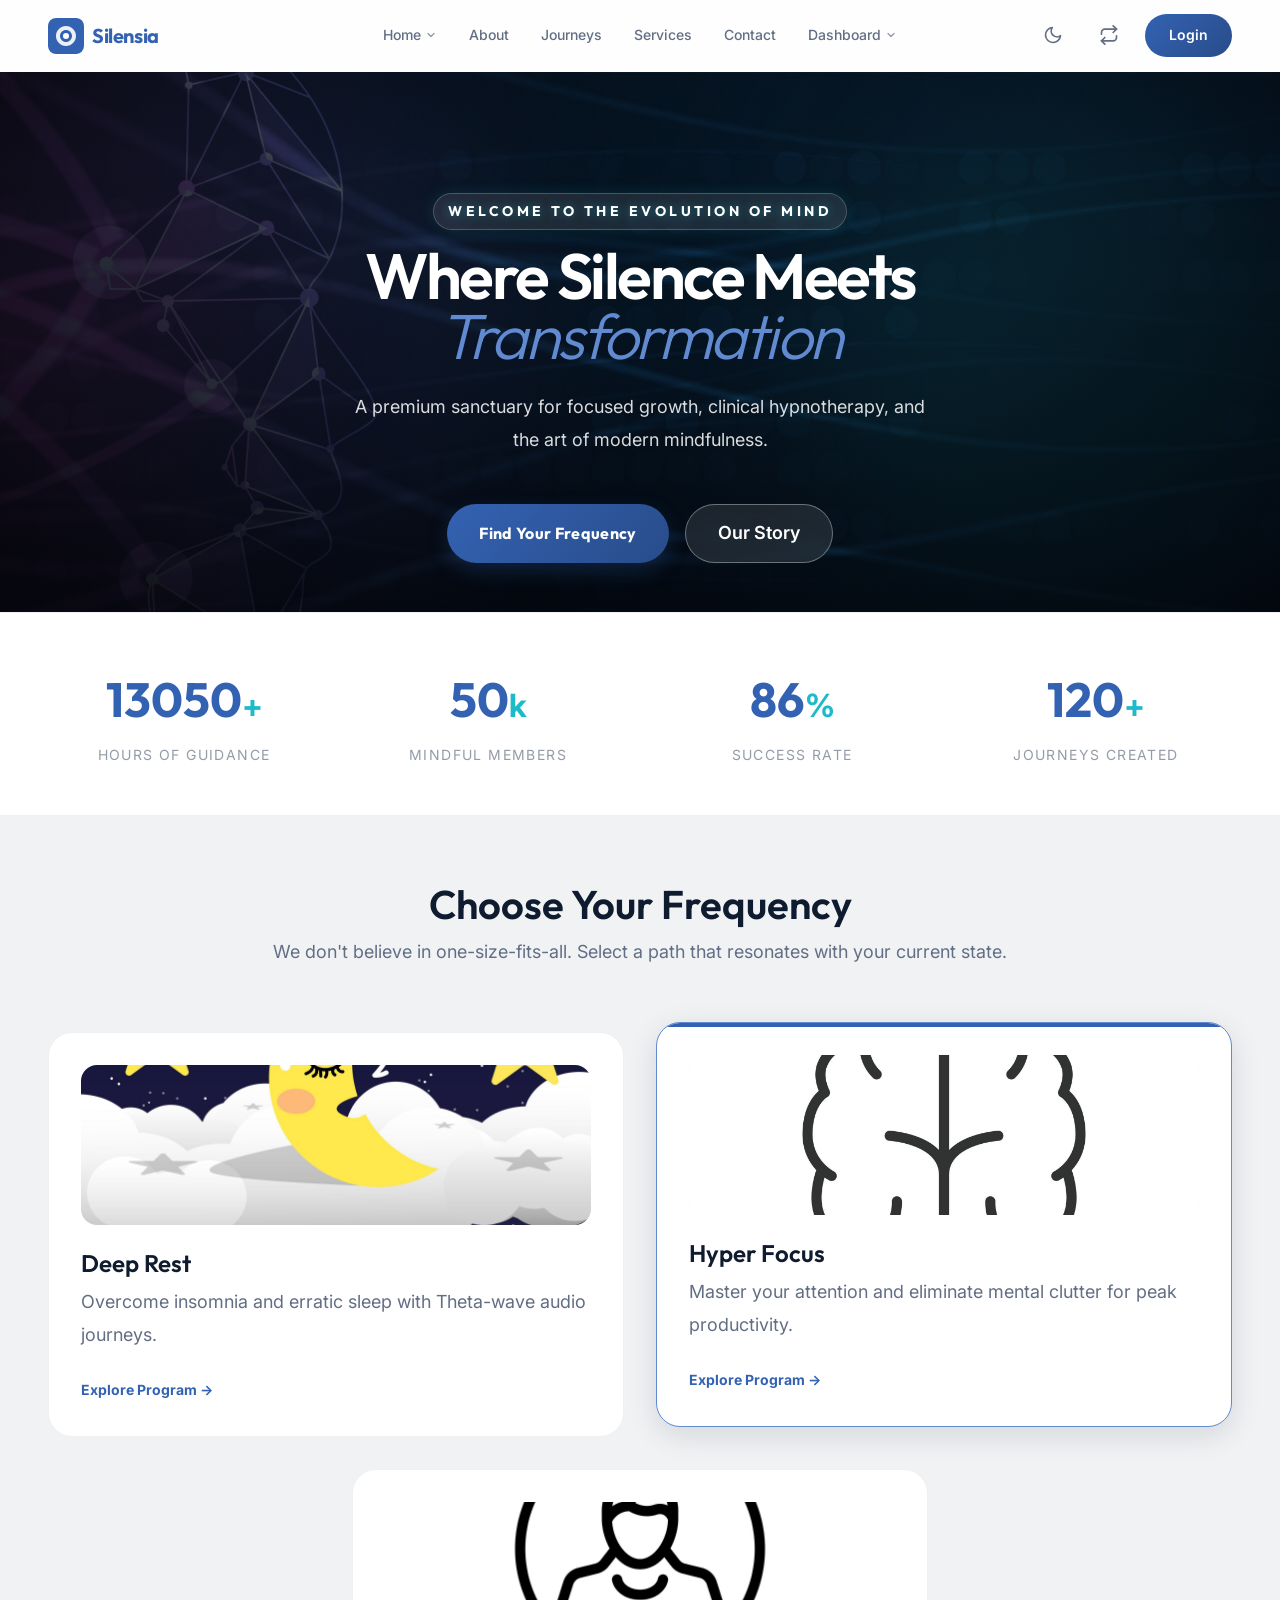
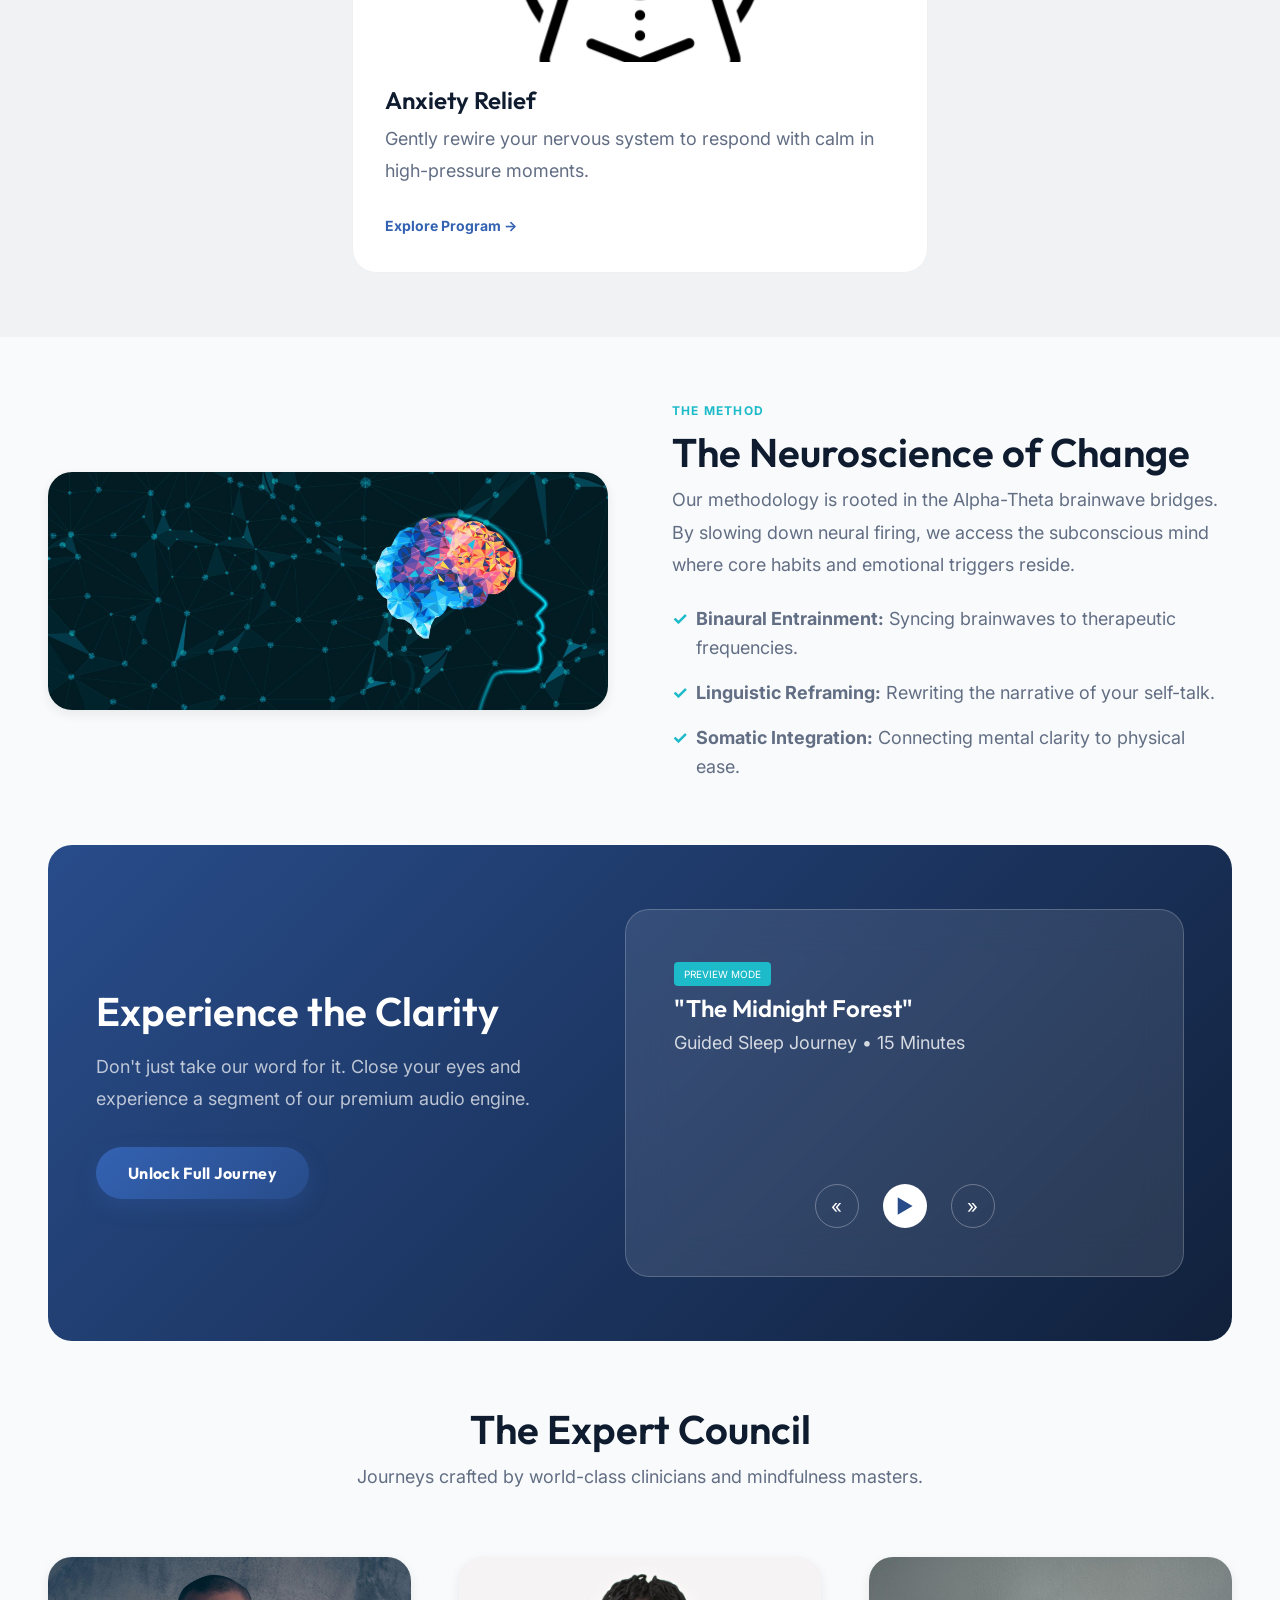
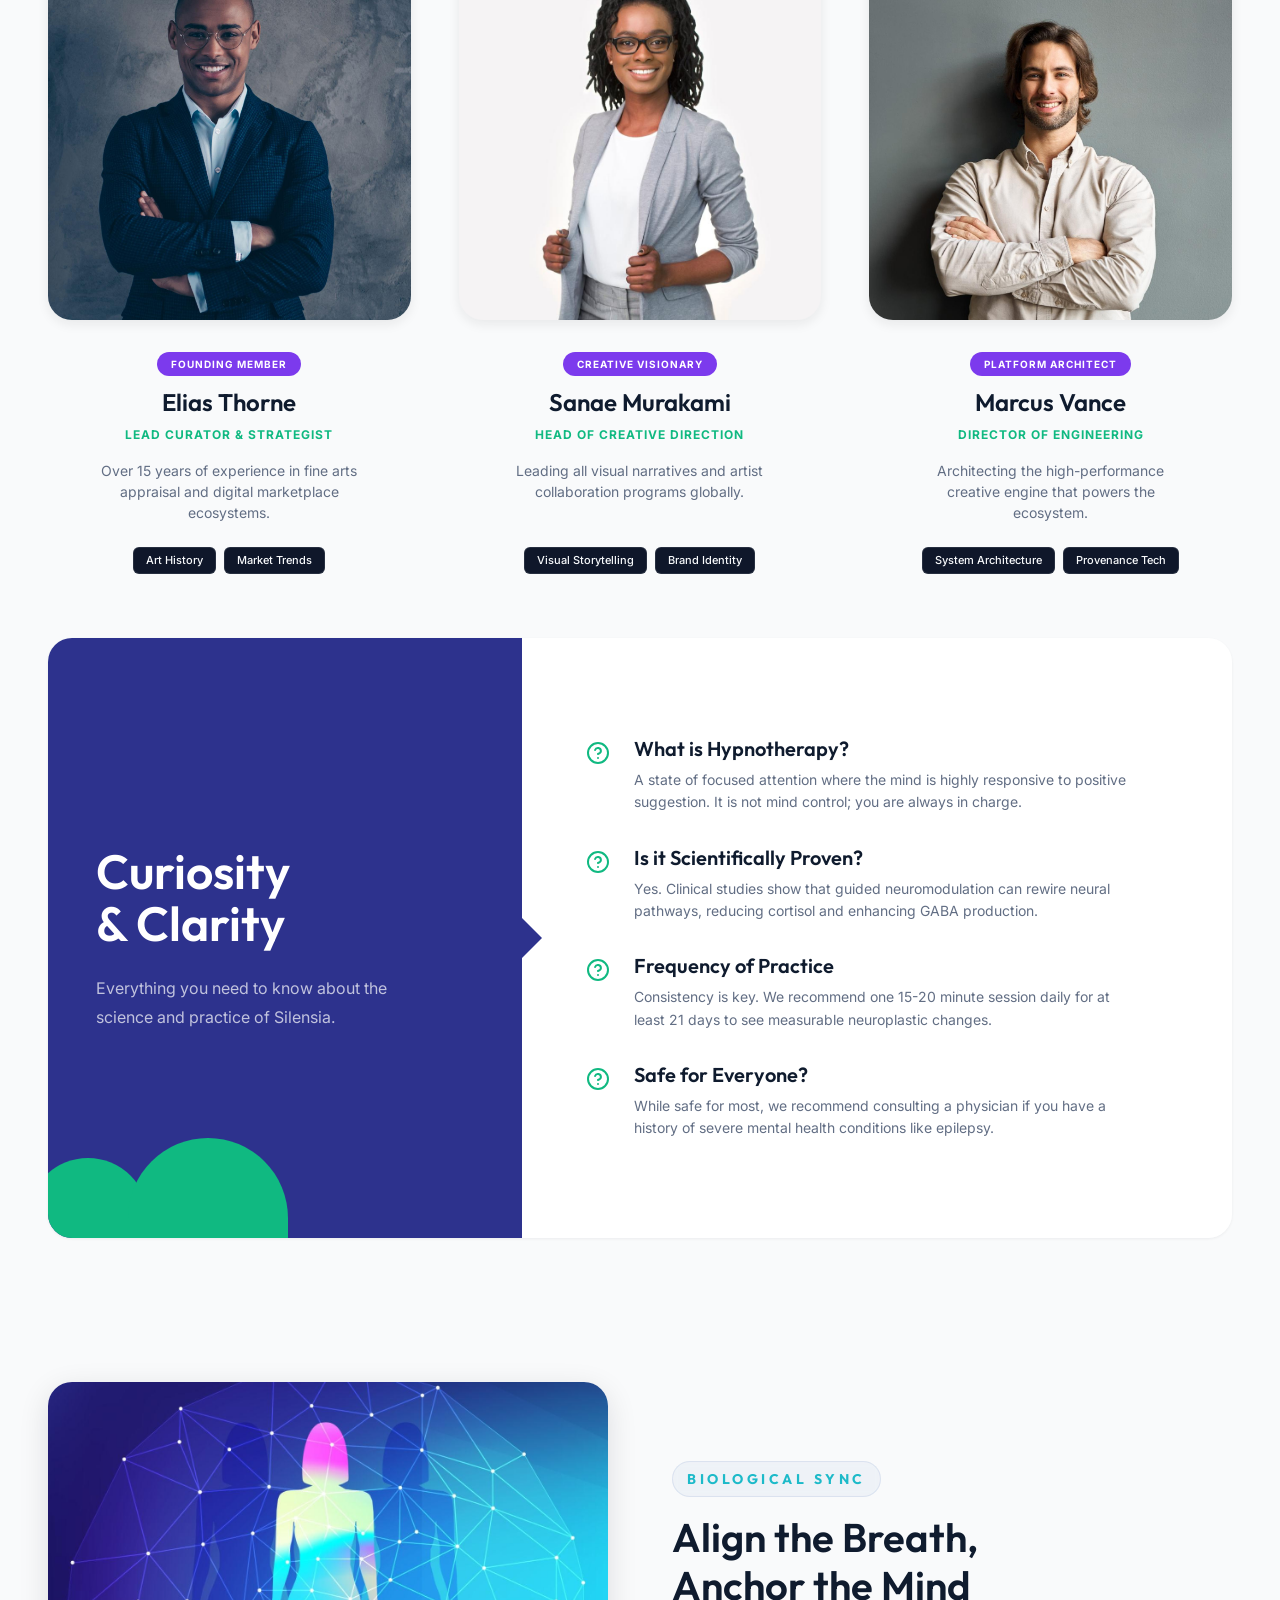
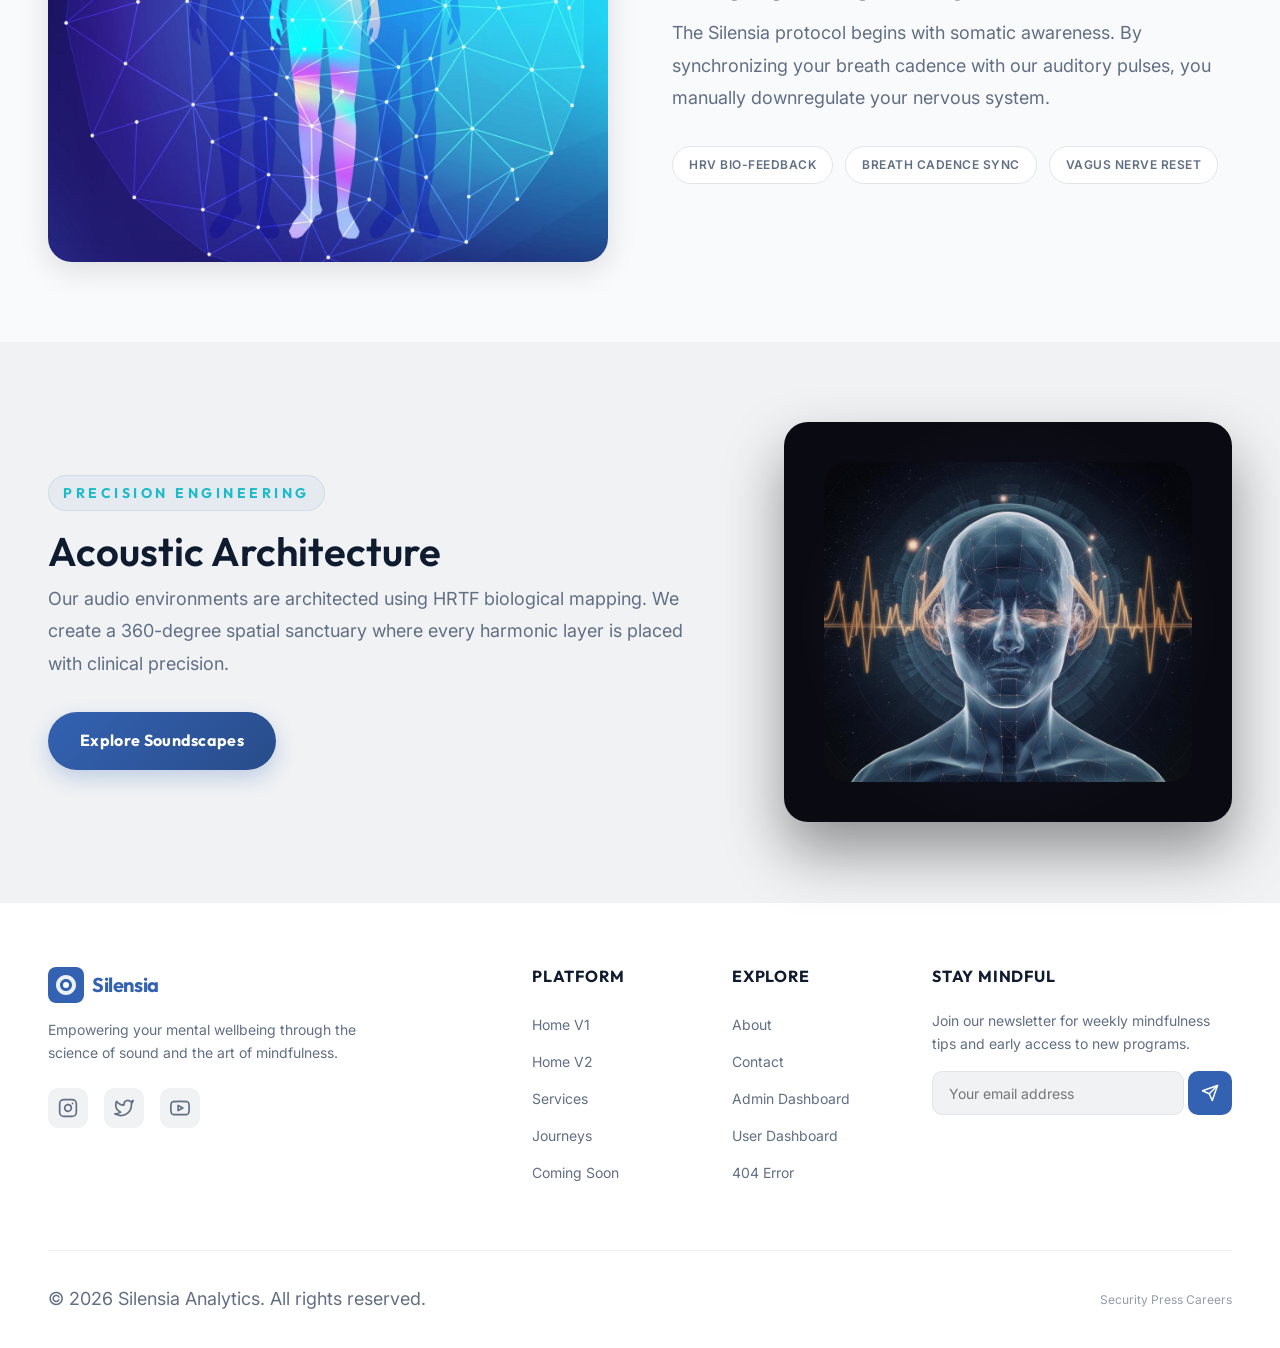
==== commit 27a8bed8: "client bugs fixed" ====
--- a/home-v2.html
+++ b/home-v2.html
@@ -20,7 +20,7 @@
   <header class="site-header" id="site-header">
     <a href="index.html" class="nav-brand">
       <svg class="nav-logo" viewBox="0 0 36 36" fill="none" xmlns="http://www.w3.org/2000/svg">
-        <rect width="36" height="36" rx="8" fill="var(--color-primary)"/>
+        <rect width="36" height="36" rx="8" fill="var(--color-brand)"/>
         <path d="M18 8C12.48 8 8 12.48 8 18s4.48 10 10 10 10-4.48 10-10S23.52 8 18 8zm0 16c-3.31 0-6-2.69-6-6s2.69-6 6-6 6 2.69 6 6-2.69 6-6 6z" fill="white" opacity="0.9"/>
         <circle cx="18" cy="18" r="3" fill="white"/>
       </svg>
@@ -151,7 +151,7 @@
               <img src="images/Home v2/Deep Rest.jpg" alt="Deep Rest">
             </div>
             <h3>Deep Rest</h3>
-            <p>Overcome insomnia and erratic sleep patterns with Theta-wave audio journeys.</p>
+            <p>Overcome insomnia and erratic sleep with Theta-wave audio journeys.</p>
             <a href="pages/journeys.html" class="path-link">Explore Program &rarr;</a>
           </div>
           <div class="path-card active" style="--card-index: 2;">
--- a/css/global.css
+++ b/css/global.css
@@ -14,6 +14,7 @@
   --color-primary:        hsl(218, 55%, 45%);
   --color-primary-light:  hsl(218, 55%, 60%);
   --color-primary-dark:   hsl(218, 55%, 35%);
+  --color-brand:          hsl(218, 55%, 45%); /* Consistent Brand Identity Color */
   --color-accent:         hsl(185, 75%, 45%);
   --color-accent-light:   hsl(185, 75%, 60%);
 
@@ -275,7 +276,7 @@
   font-family: var(--font-heading);
   font-size: var(--fs-lg);
   font-weight: var(--fw-bold);
-  color: var(--color-primary);
+  color: var(--color-brand);
   letter-spacing: -0.02em;
 }
 
@@ -1332,7 +1333,7 @@
    ============================================================ */
 
 .somatic-sequence {
-  padding: 120px 0;
+  padding: 80px 0;
   background: var(--color-bg);
   overflow: hidden;
 }
@@ -1366,7 +1367,7 @@
 
 /* --- THE NEURAL SANCTUARY --- */
 .neural-sanctuary {
-  padding: 120px 0;
+  padding: 80px 0;
   background: var(--color-bg);
   overflow: hidden;
 }
@@ -1440,19 +1441,19 @@
   box-shadow: 0 0 30px hsla(245, 80%, 65%, 0.1);
 }
 
-@media (max-width: 991px) {
-  .sanctuary-grid {
-    grid-template-columns: 1fr;
-    text-align: center;
-  }
-  .mockup-frame {
-    height: 320px;
-    order: -1;
+/* --- Tablet Refinement for Split Layouts (540px - 1024px) --- */
+@media (min-width: 540px) and (max-width: 1024px) {
+  .somatic-grid, .acoustic-grid, .sanctuary-grid {
+    gap: var(--space-xl) !important; /* Smaller gap for tablet comfort */
+  }
+  
+  .somatic-image, .acoustic-visual, .mockup-frame {
+    height: 380px !important; /* Balanced height for tablet viewports */
   }
 }
 
 .acoustic-architecture {
-  padding: 120px 0;
+  padding: 80px 0;
   background: var(--color-bg-alt);
 }
 
@@ -1540,13 +1541,86 @@
   font-size: 14px;
 }
 
+/* --- Mobile Specific Stacking (Below 540px) --- */
+@media (max-width: 539px) {
+  .somatic-grid, .acoustic-grid, .sanctuary-grid {
+    grid-template-columns: 1fr !important;
+    text-align: center !important;
+  }
+  .somatic-image, .acoustic-visual, .mockup-frame {
+    height: 320px !important;
+    order: -1 !important;
+    margin: 0 auto !important;
+  }
+}
+
+/* --- Premium List Refinement (Up to 991px) --- */
 @media (max-width: 991px) {
-  .somatic-grid, .acoustic-grid {
-    grid-template-columns: 1fr;
-    text-align: center;
-  }
-  .somatic-image, .acoustic-visual {
-    height: 320px;
-    order: -1;
-  }
-}
+  .premium-list {
+    display: inline-block !important;
+    text-align: left !important;
+    margin: var(--space-xl) auto !important;
+    padding: 0 !important;
+    width: 100%;
+    max-width: 500px;
+  }
+  .premium-list li {
+    display: block !important;
+    padding-left: 32px !important; 
+    text-align: left !important;
+    margin-bottom: 16px !important;
+    position: relative !important;
+  }
+  .premium-list li::before {
+    position: absolute !important;
+    left: 0 !important;
+    top: 4px !important;
+  }
+}
+
+/* ============================================================
+RTL SUPPORT (Global)
+============================================================ */
+[dir="rtl"] {
+  text-align: right;
+}
+
+[dir="rtl"] .nav-links {
+  left: auto !important;
+  right: 50% !important;
+  transform: translateX(50%) !important;
+}
+
+[dir="rtl"] .site-footer {
+  text-align: right !important;
+}
+
+[dir="rtl"] .footer-nav {
+  text-align: right !important;
+}
+
+[dir="rtl"] .social-links {
+  justify-content: flex-start !important;
+}
+
+[dir="rtl"] .sidenav-links a {
+  text-align: right !important;
+  flex-direction: row-reverse !important;
+}
+
+[dir="rtl"] .sidenav-links a i {
+  margin-right: 0 !important;
+  margin-left: var(--space-md) !important;
+}
+
+/* Premium List Global RTL */
+[dir="rtl"] .premium-list li {
+  padding-left: 0 !important;
+  padding-right: 28px !important;
+  text-align: right !important;
+}
+
+[dir="rtl"] .premium-list li::before {
+  left: auto !important;
+  right: 0 !important;
+}
--- a/css/home-v2.css
+++ b/css/home-v2.css
@@ -457,6 +457,8 @@
 }
 
 .expert-profile {
+  display: flex;
+  flex-direction: column;
   text-align: center;
   transition: transform var(--duration-normal) var(--ease-smooth);
 }
@@ -525,6 +527,7 @@
   flex-direction: column;
   align-items: center;
   gap: 8px;
+  flex: 1;
 }
 
 .expert-badge {
@@ -558,7 +561,7 @@
   font-size: 14px;
   line-height: 1.5;
   max-width: 280px;
-  margin: 8px 0 var(--space-md);
+  margin: 8px 0 var(--space-sm);
 }
 
 /* Skill Tags */
@@ -567,6 +570,8 @@
   justify-content: center;
   gap: 8px;
   flex-wrap: wrap;
+  margin-top: auto;
+  padding-top: var(--space-sm);
 }
 
 .skill-tag {
@@ -740,32 +745,58 @@
    Finalized Tablet & Mobile behaviors
    ============================================================ */
 
-/* --- 8. Tablet Specific Rules (Up to 1023px) - LOCKED --- */
+/* --- 8. Tablet Tier Refinements (Up to 1023px) --- */
 @media (max-width: 1023px) {
-
-
   .stats-grid {
     grid-template-columns: repeat(2, 1fr) !important;
     gap: var(--space-xl) !important;
   }
-
-  /* Clean Stacked Layout for Choose Your Frequency on Tablet */
+}
+
+/* Unified Diamond Layout for Tablets & Laptops (540px - 1368px) */
+@media (min-width: 540px) and (max-width: 1368px) {
+  .v2-hero {
+    min-height: 60vh !important;
+    padding: calc(var(--header-height) + 40px) var(--container-pad) 40px !important;
+  }
+
+  .path-grid {
+    display: grid !important;
+    grid-template-columns: repeat(2, 1fr) !important;
+    gap: var(--space-xl) !important;
+  }
+
+  .path-card:nth-child(3) {
+    grid-column: 1 / span 2 !important;
+    justify-self: center !important;
+    width: calc(50% - (var(--space-xl) / 2)) !important;
+    max-width: 600px !important;
+  }
+
+  .path-card {
+    text-align: left !important;
+    padding: var(--space-xl) !important;
+  }
+}
+
+/* FORCING STACK ONLY ON MOBILE (below 540px) */
+@media (max-width: 539px) {
   .path-grid {
     grid-template-columns: 1fr !important;
+    justify-items: center !important;
     gap: var(--space-lg) !important;
-    max-width: 600px;
-    margin-inline: auto;
   }
 
   .path-card {
-    text-align: center; /* Better for centered stack */
-    padding: var(--space-xl);
-  }
-
+    width: 100% !important;
+    max-width: 100% !important;
+    margin: 0 auto !important;
+    padding: var(--space-lg) !important;
+    text-align: center !important;
+  }
+  
   .path-card:nth-child(3) {
-    grid-column: auto !important;
-    justify-self: stretch !important;
-    max-width: 100% !important;
+    grid-column: span 1 !important;
   }
 }
 
@@ -841,19 +872,7 @@
     font-size: var(--fs-hero);
   }
 
-  /* Centering Path Cards on Mobile */
-  .path-grid {
-    grid-template-columns: 1fr !important;
-    justify-items: center !important;
-    gap: var(--space-lg) !important;
-  }
-
-  .path-card {
-    width: 100% !important;
-    max-width: 100% !important;
-    margin: 0 auto !important;
-    padding: var(--space-lg); /* Slightly tighter for mobile */
-  }
+  /* Centering Path Grid handled by mobile refinement block above */
 
 
   /* Audio Section Mobile Fixes */
@@ -899,22 +918,7 @@
 /* --- 11. Laptop & Desktop Tier Refinements (1024px+) --- */
 @media (min-width: 1024px) {
   
-  /* Path Grid: Handle 2+1 layout centering on small laptops (1024px range) */
-  @media (max-width: 1200px) {
-    .path-grid {
-      grid-template-columns: repeat(2, 1fr);
-    }
-    .path-card:nth-child(3) {
-      grid-column: 1 / span 2;
-      justify-self: center;
-      width: 100%;
-      max-width: calc(50% - var(--space-xl) / 2);
-    }
-    /* Re-align text to left for premium consistency */
-    .path-card {
-      text-align: left;
-    }
-  }
+  /* Path Grid: Diamond Layout logic now consolidated in unified tablet block above */
 
   /* Science Section: Image-first vertical stack for small laptops (1024px range) */
   @media (max-width: 1199px) {
@@ -941,3 +945,144 @@
 }
 
 
+
+/* ============================================================
+RTL SUPPORT OVERRIDES
+============================================================ */
+[dir="rtl"] .section-header-v2 {
+ text-align: right !important;
+}
+
+[dir="rtl"] .path-card {
+ text-align: right !important;
+}
+
+[dir="rtl"] .science-list li {
+ padding-left: 0 !important;
+ padding-right: 24px !important;
+ text-align: right !important;
+}
+
+[dir="rtl"] .science-list li::before {
+ left: auto !important;
+ right: 0 !important;
+}
+
+[dir="rtl"] .audio-player-ui {
+ text-align: right !important;
+}
+
+[dir="rtl"] .expert-profile {
+ text-align: right !important;
+}
+
+[dir="rtl"] .expert-info {
+ align-items: flex-start !important;
+}
+
+[dir="rtl"] .faq-sidebar {
+ text-align: right !important;
+}
+
+[dir="rtl"] .faq-pointer {
+ right: auto !important;
+ left: -20px !important;
+ transform: translateY(-50%) rotate(180deg) !important;
+}
+
+[dir="rtl"] .faq-item-text {
+ text-align: right !important;
+}
+/* ---------- RTL OVERRIDES ---------- */
+[dir="rtl"] .v2-hero-content {
+  text-align: center; /* V2 hero is centered anyway */
+}
+
+[dir="rtl"] .hero-btns {
+  /* Natural flow */
+}
+
+[dir="rtl"] .path-card {
+  text-align: right !important;
+  direction: rtl !important;
+}
+
+[dir="rtl"] .path-card::before {
+  transform-origin: right;
+}
+
+[dir="rtl"] .science-wrap {
+  direction: rtl;
+}
+
+[dir="rtl"] .science-list li {
+  padding-left: 0 !important;
+  padding-right: 24px !important;
+  text-align: right !important;
+}
+
+[dir="rtl"] .science-list li::before {
+  left: auto !important;
+  right: 0 !important;
+}
+
+[dir="rtl"] .audio-container {
+  direction: rtl;
+}
+
+[dir="rtl"] .accordion-btn-v2 {
+  text-align: right !important;
+  flex-direction: row-reverse;
+}
+
+/* Home V2 Section RTLs */
+[dir="rtl"] .science-wrap,
+[dir="rtl"] .acoustic-grid,
+[dir="rtl"] .somatic-grid {
+  direction: rtl;
+}
+
+[dir="rtl"] .science-content,
+[dir="rtl"] .acoustic-info,
+[dir="rtl"] .somatic-info {
+  text-align: right !important;
+}
+
+[dir="rtl"] .science-content .section-subtitle-v2,
+[dir="rtl"] .acoustic-info .section-subtitle-v2,
+[dir="rtl"] .somatic-info .section-subtitle-v2 {
+  text-align: right !important;
+  direction: rtl !important;
+  margin-right: 0 !important;
+}
+
+[dir="rtl"] .section-title-v2 {
+  direction: rtl !important;
+}
+
+[dir="rtl"] .feature-pill-list {
+  justify-content: flex-start;
+}
+
+/* Expert Grid RTL */
+[dir="rtl"] .experts-grid {
+  direction: rtl;
+}
+
+[dir="rtl"] .expert-profile {
+  text-align: right !important;
+  direction: rtl !important;
+}
+
+[dir="rtl"] .expert-info {
+  align-items: flex-start !important;
+}
+
+[dir="rtl"] .expert-tags {
+  justify-content: flex-start;
+}
+
+[dir="rtl"] .audio-player-ui {
+  text-align: right !important;
+  direction: rtl !important;
+}
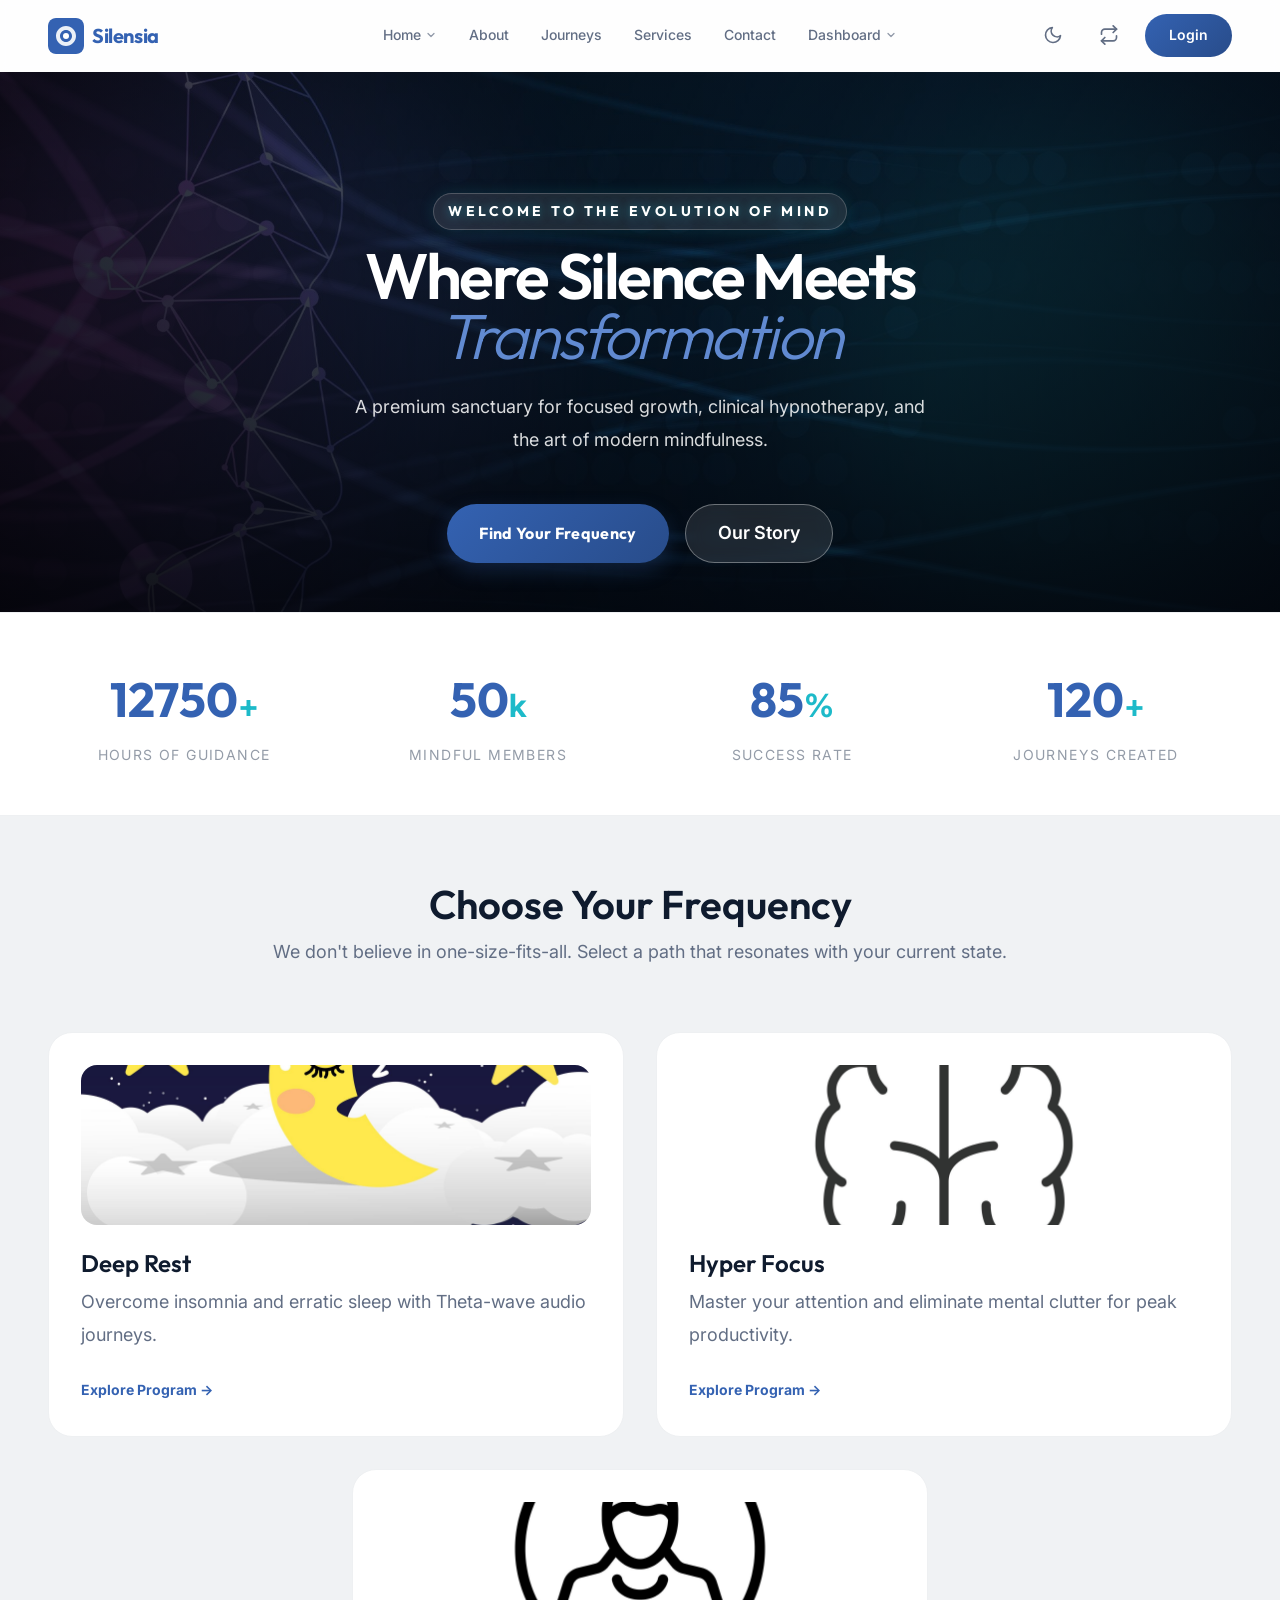
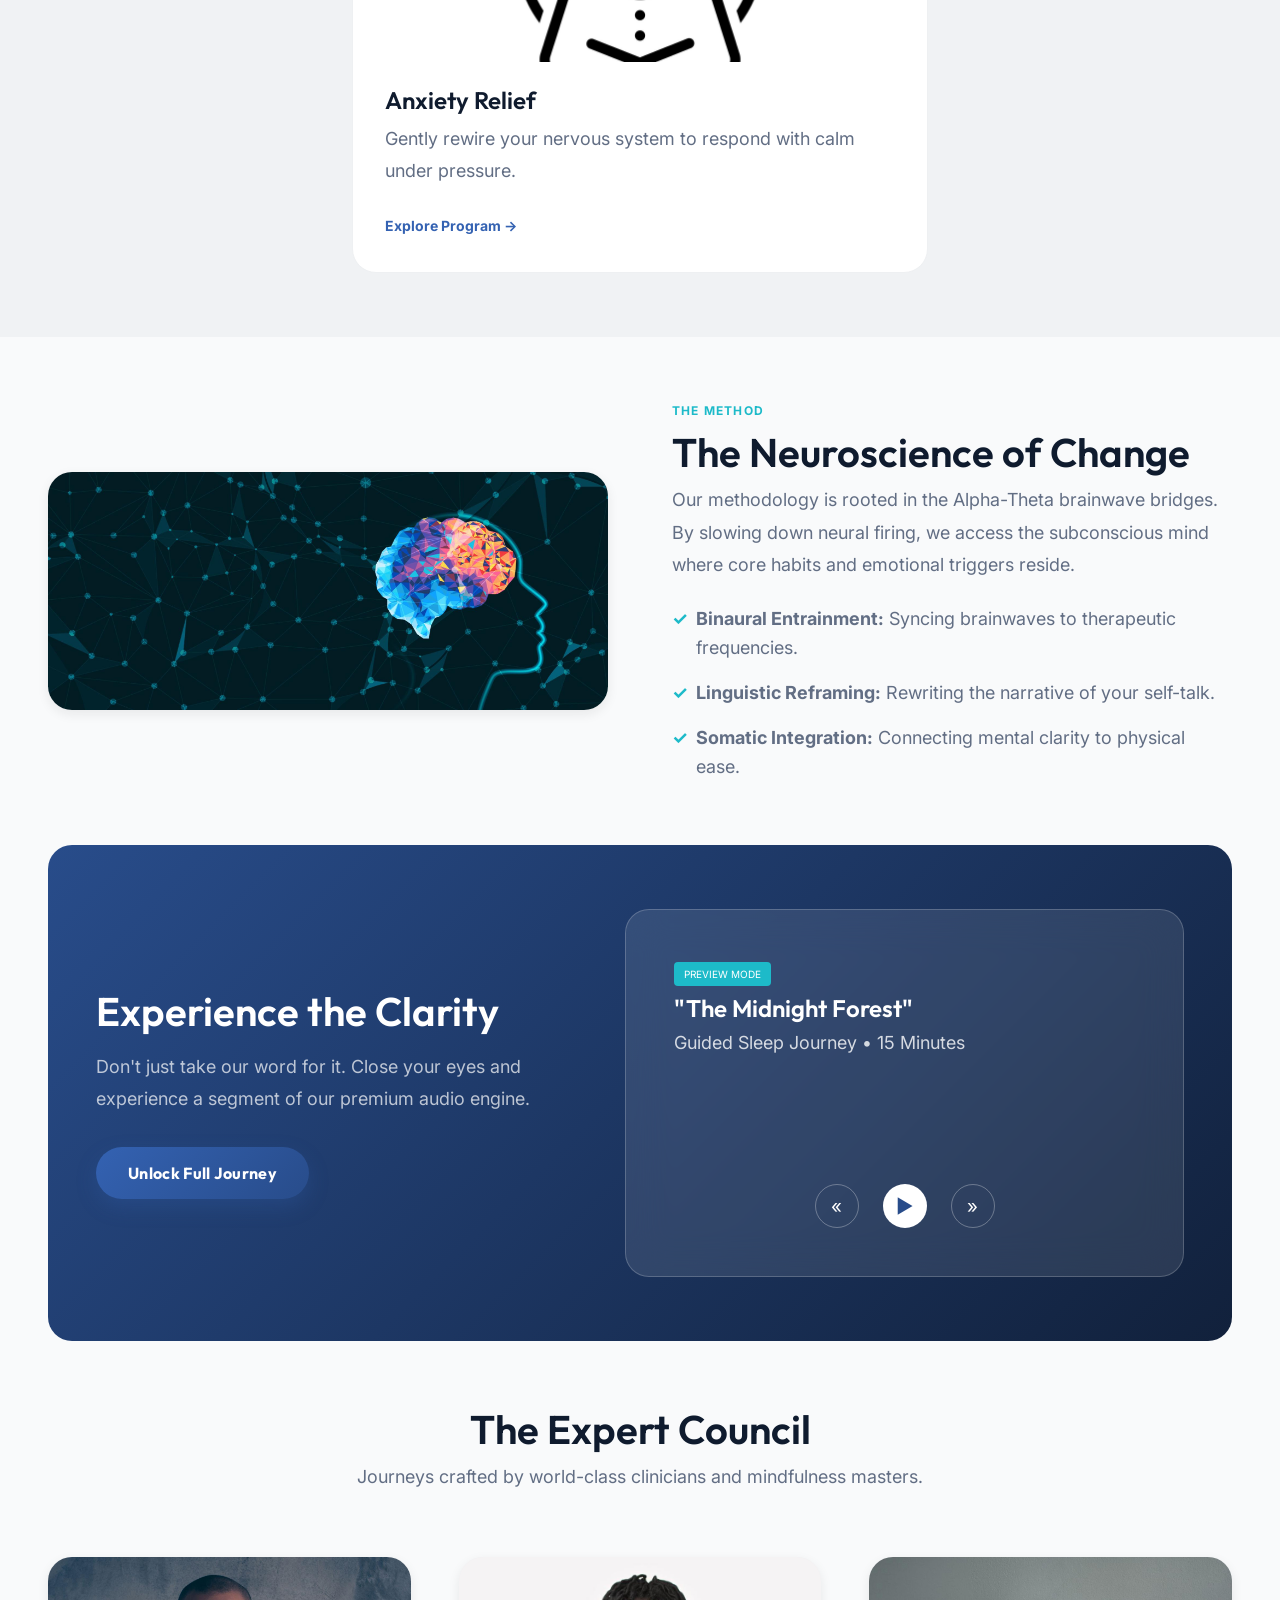
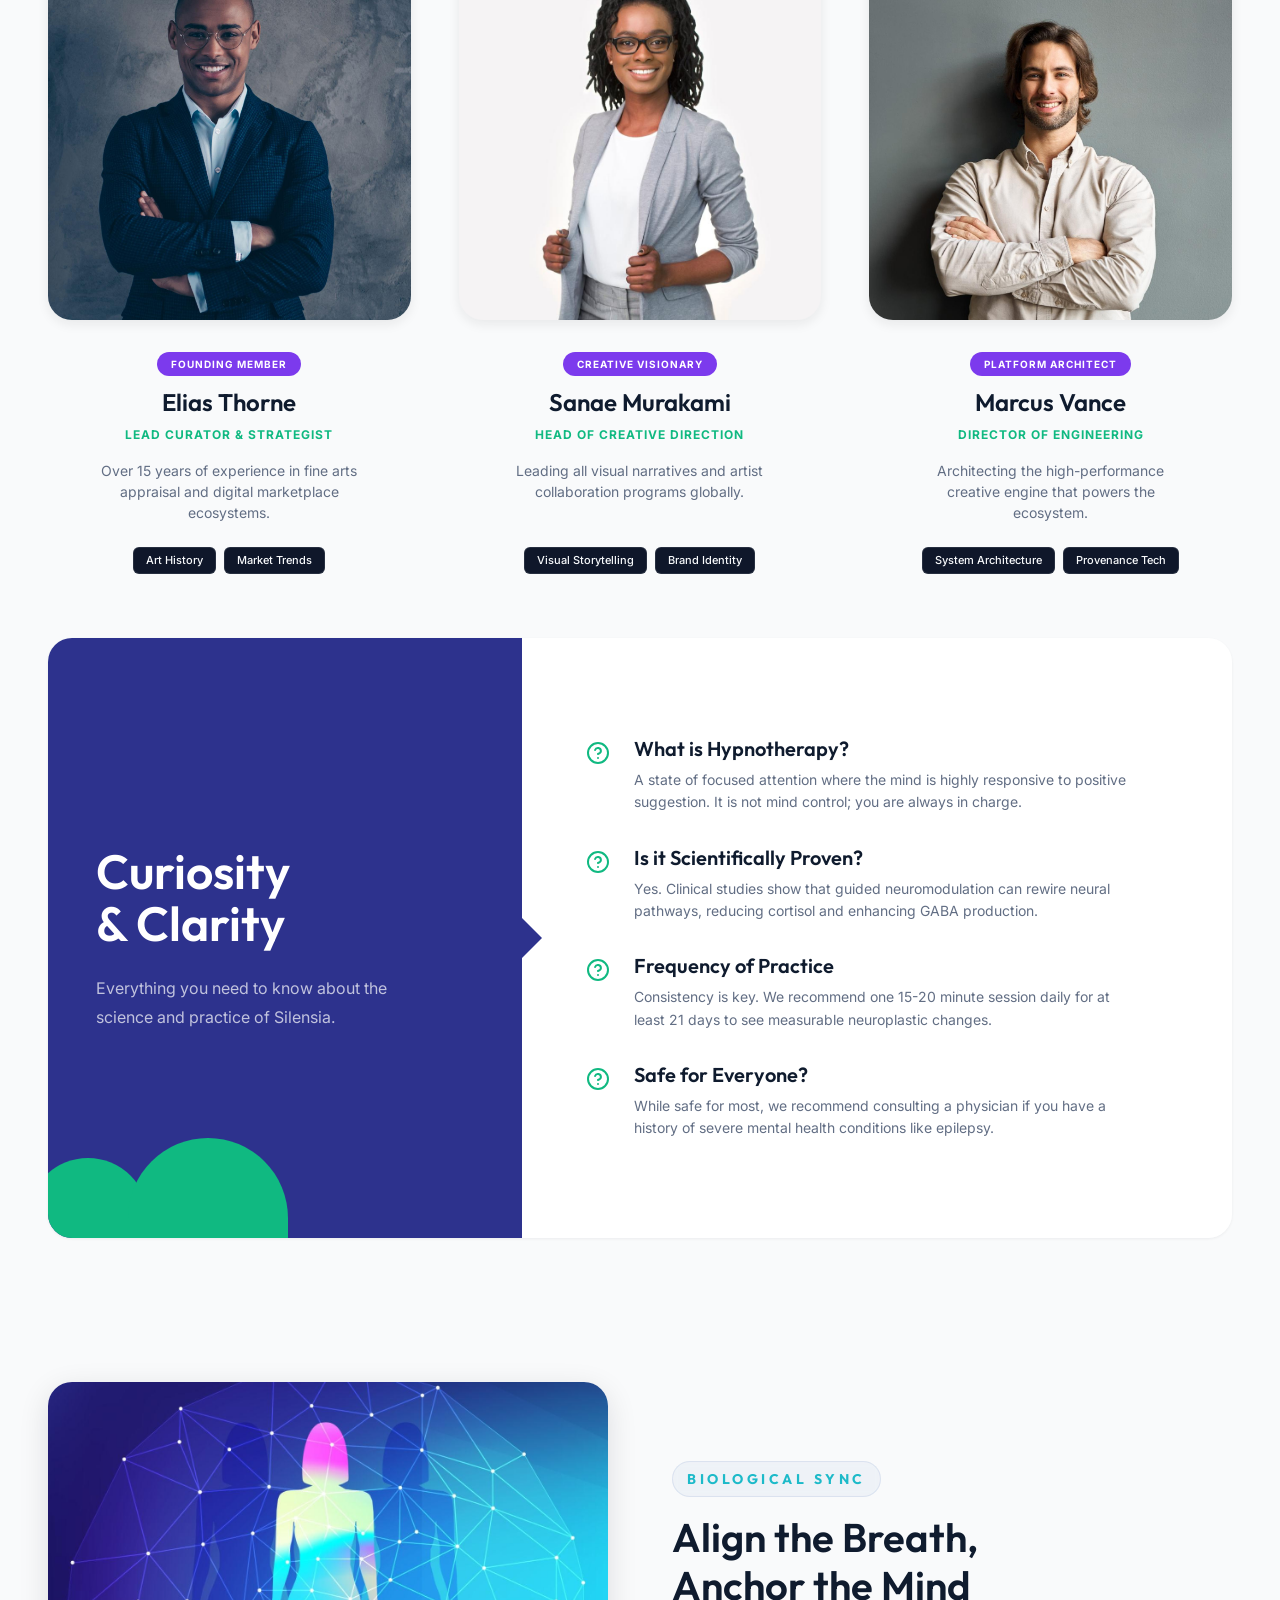
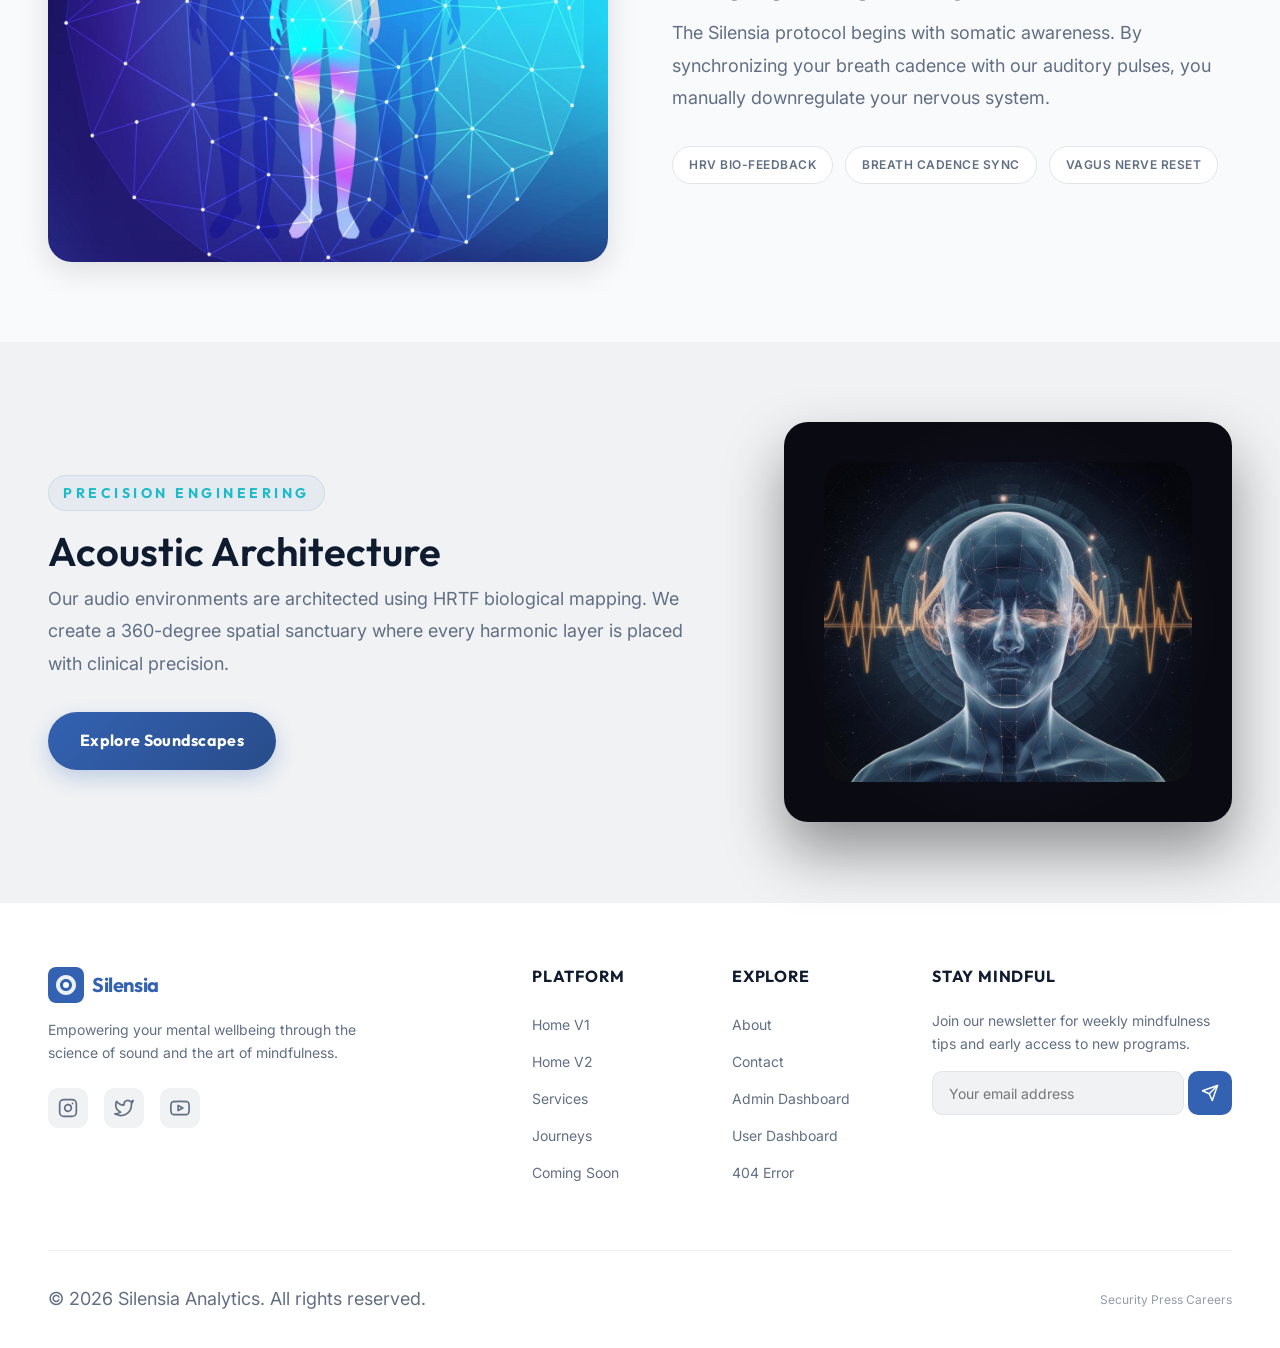
==== commit afe49b29: "Updated website" ====
--- a/home-v2.html
+++ b/home-v2.html
@@ -154,7 +154,7 @@
             <p>Overcome insomnia and erratic sleep with Theta-wave audio journeys.</p>
             <a href="pages/journeys.html" class="path-link">Explore Program &rarr;</a>
           </div>
-          <div class="path-card active" style="--card-index: 2;">
+          <div class="path-card" style="--card-index: 2;">
             <div class="path-img-box">
               <img src="images/Home v2/Hyper Focus.jpg" alt="Hyper Focus">
             </div>
@@ -167,7 +167,7 @@
               <img src="images/Home v2/Anxiety Relief.jpg" alt="Anxiety Relief">
             </div>
             <h3>Anxiety Relief</h3>
-            <p>Gently rewire your nervous system to respond with calm in high-pressure moments.</p>
+            <p>Gently rewire your nervous system to respond with calm under pressure.</p>
             <a href="pages/journeys.html" class="path-link">Explore Program &rarr;</a>
           </div>
         </div>
